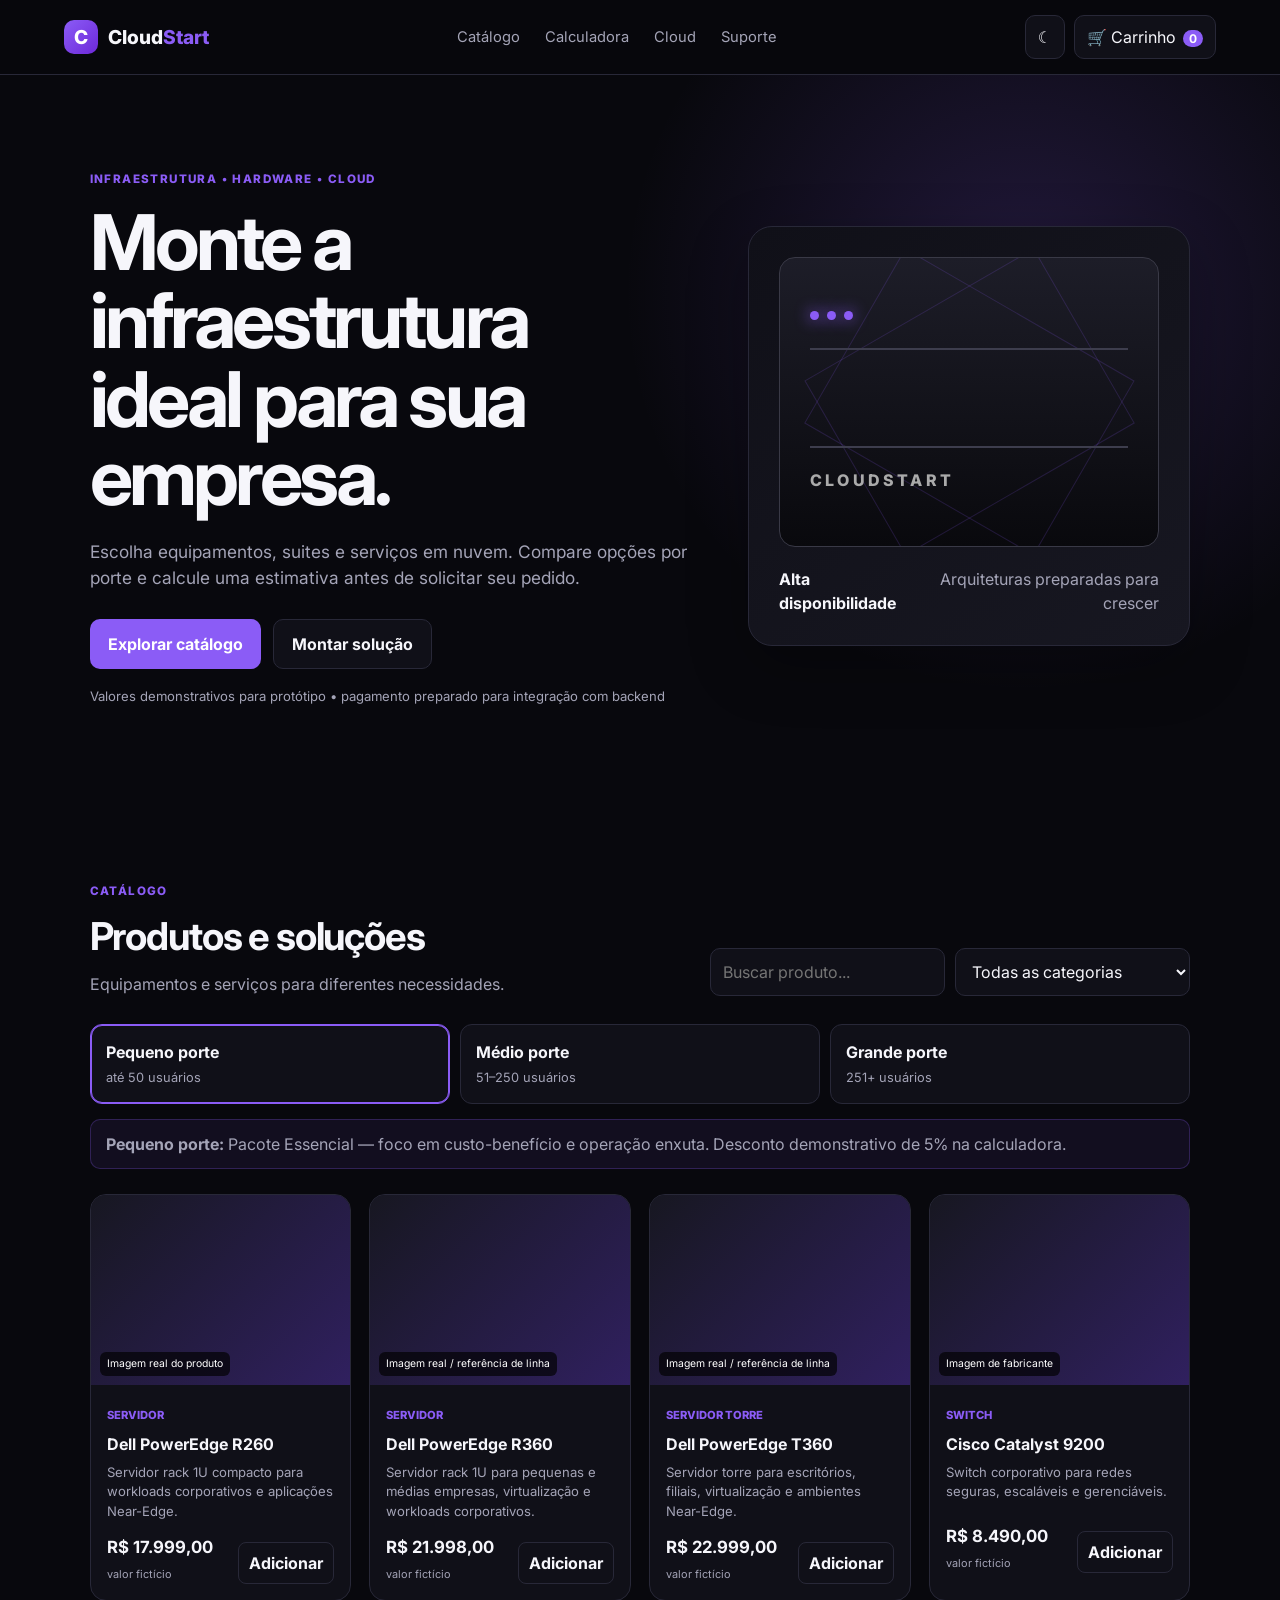
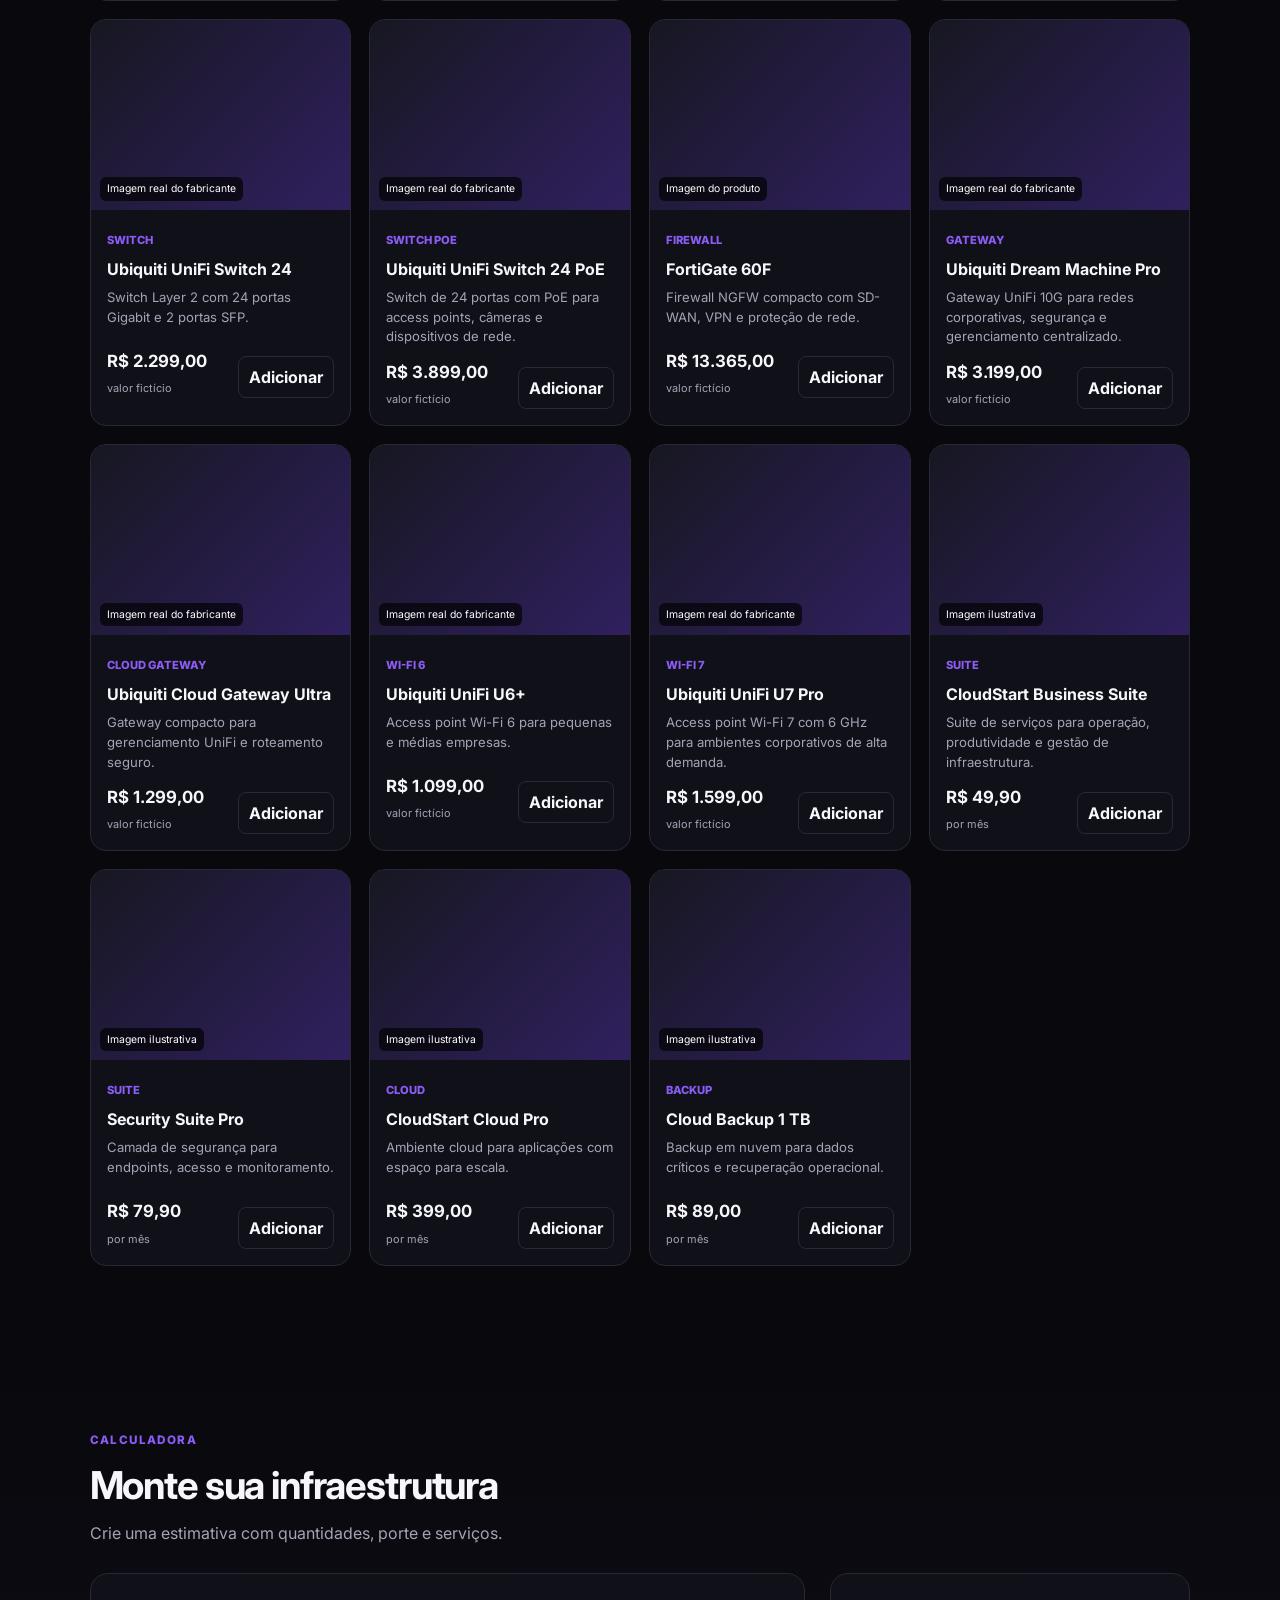
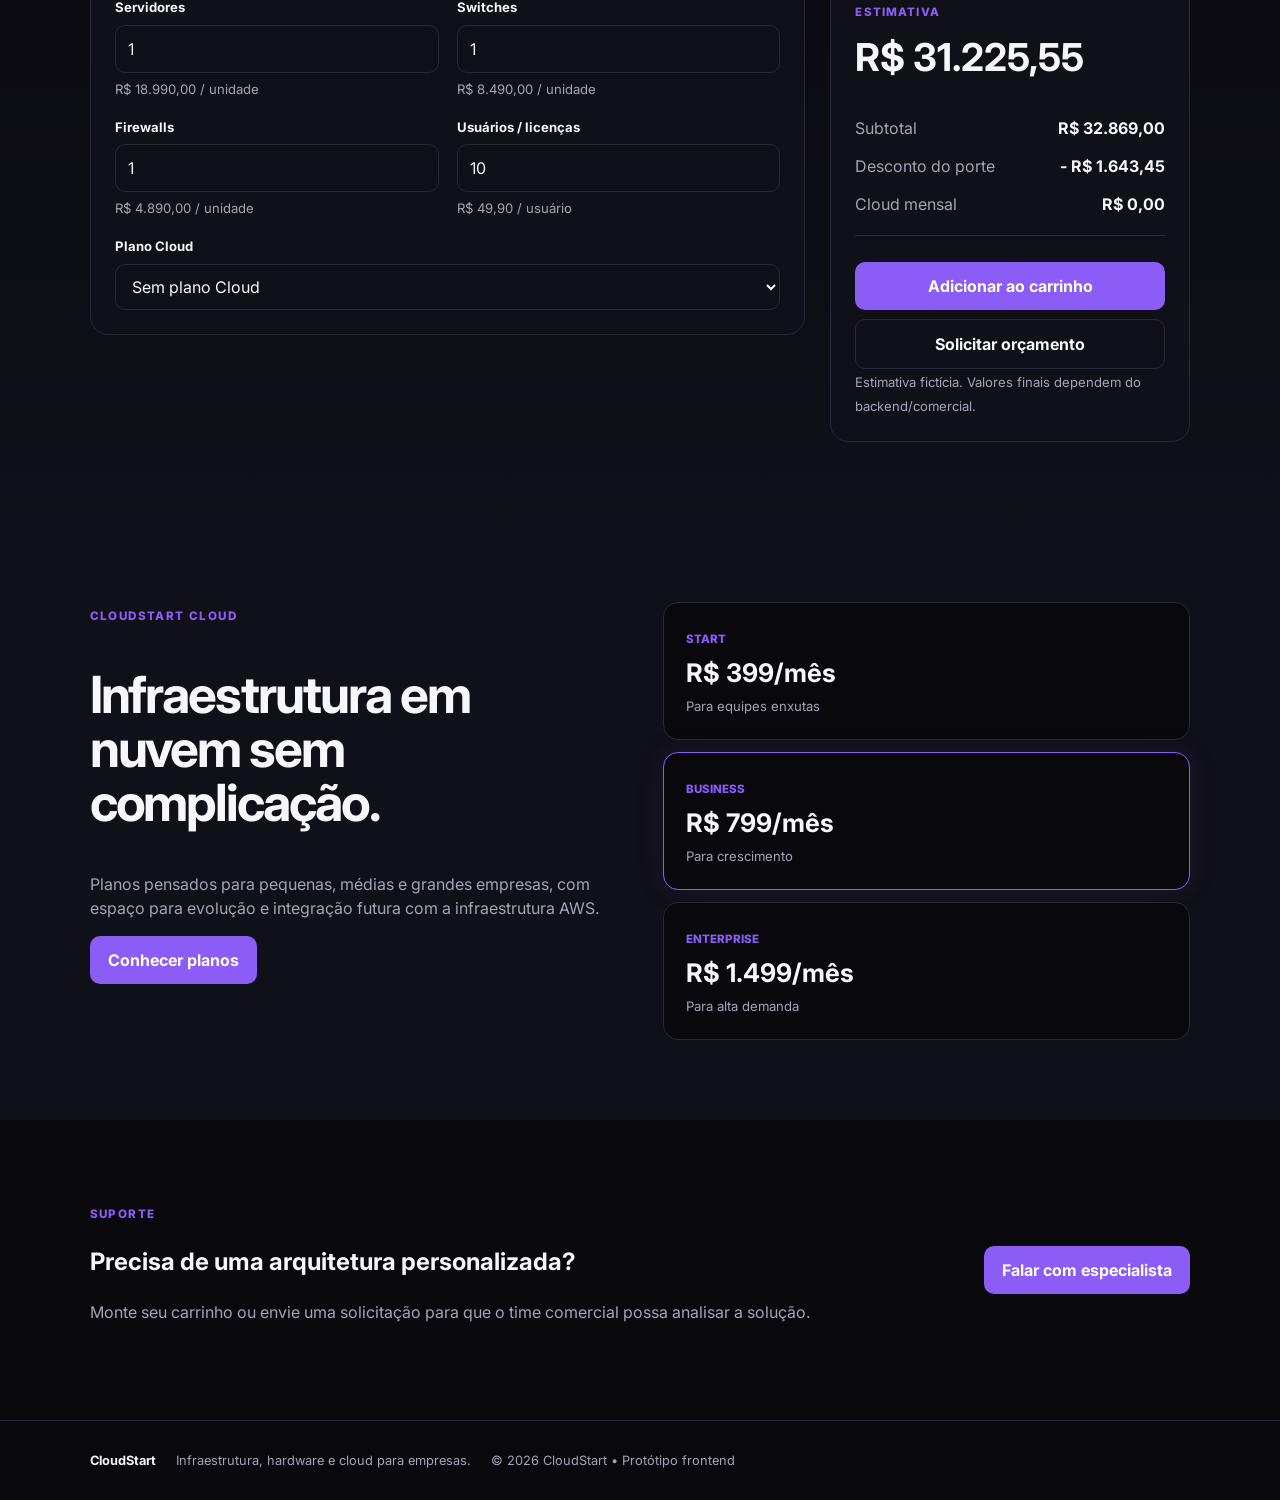
==== index.html @ 3e0fc0c3 "Add files via upload # CloudStart Frontend V2  Frontend puro em HTML + CSS + JavaScript.  ## Inc" ====
<!DOCTYPE html>
<html lang="pt-BR">
<head>
  <meta charset="UTF-8">
  <meta name="viewport" content="width=device-width, initial-scale=1.0">
  <meta name="description" content="CloudStart - catálogo de infraestrutura, hardware, suites e soluções em nuvem.">
  <title>CloudStart | Infraestrutura & Cloud</title>
  <link rel="preconnect" href="https://fonts.googleapis.com">
  <link rel="preconnect" href="https://fonts.gstatic.com" crossorigin>
  <link href="https://fonts.googleapis.com/css2?family=Inter:wght@400;500;600;700;800&display=swap" rel="stylesheet">
  <link rel="stylesheet" href="styles.css">
</head>
<body>
  <header class="header">
    <a class="brand" href="#" aria-label="CloudStart início">
      <span class="brand-mark">C</span>
      <span>Cloud<span>Start</span></span>
    </a>

    <nav class="nav" id="mainNav">
      <a href="#catalogo">Catálogo</a>
      <a href="#calculadora">Calculadora</a>
      <a href="#cloud">Cloud</a>
      <a href="#suporte">Suporte</a>
    </nav>

    <div class="header-actions">
      <button class="icon-btn" id="themeToggle" title="Alternar tema" aria-label="Alternar tema">☾</button>
      <button class="cart-btn" id="openCart" aria-label="Abrir carrinho">
        🛒 <span>Carrinho</span> <b id="cartCount">0</b>
      </button>
      <button class="menu-btn" id="menuToggle" aria-label="Abrir menu">☰</button>
    </div>
  </header>

  <main>
    <section class="hero">
      <div class="hero-content">
        <span class="eyebrow">INFRAESTRUTURA • HARDWARE • CLOUD</span>
        <h1>Monte a infraestrutura ideal para sua empresa.</h1>
        <p>Escolha equipamentos, suites e serviços em nuvem. Compare opções por porte e calcule uma estimativa antes de solicitar seu pedido.</p>
        <div class="hero-actions">
          <a class="btn btn-primary" href="#catalogo">Explorar catálogo</a>
          <a class="btn btn-secondary" href="#calculadora">Montar solução</a>
        </div>
        <div class="hero-note">Valores demonstrativos para protótipo • pagamento preparado para integração com backend</div>
      </div>
      <div class="hero-card">
        <div class="server-visual">
          <div class="server-lights"><i></i><i></i><i></i></div>
          <div class="server-lines"></div>
          <div class="server-label">CLOUDSTART</div>
        </div>
        <div class="hero-stat"><strong>Alta disponibilidade</strong><span>Arquiteturas preparadas para crescer</span></div>
      </div>
    </section>

    <section class="section" id="catalogo">
      <div class="section-heading">
        <div>
          <span class="eyebrow">CATÁLOGO</span>
          <h2>Produtos e soluções</h2>
          <p>Equipamentos e serviços para diferentes necessidades.</p>
        </div>
        <div class="catalog-tools">
          <input id="searchInput" type="search" placeholder="Buscar produto..." aria-label="Buscar produto">
          <select id="categoryFilter" aria-label="Filtrar categoria">
            <option value="all">Todas as categorias</option>
            <option value="suite">Suites</option>
            <option value="server">Servidores</option>
            <option value="hardware">Hardware</option>
            <option value="cloud">Cloud</option>
          </select>
        </div>
      </div>

      <div class="size-switcher" aria-label="Porte da empresa">
        <button class="size-option active" data-size="small"><strong>Pequeno porte</strong><span>até 50 usuários</span></button>
        <button class="size-option" data-size="medium"><strong>Médio porte</strong><span>51–250 usuários</span></button>
        <button class="size-option" data-size="large"><strong>Grande porte</strong><span>251+ usuários</span></button>
      </div>

      <div class="recommendation" id="recommendation"></div>
      <div class="product-grid" id="productGrid"></div>
    </section>

    <section class="section calculator-section" id="calculadora">
      <div class="section-heading">
        <div>
          <span class="eyebrow">CALCULADORA</span>
          <h2>Monte sua infraestrutura</h2>
          <p>Crie uma estimativa com quantidades, porte e serviços.</p>
        </div>
      </div>

      <div class="calculator">
        <div class="calculator-form">
          <div class="field">
            <label for="calcServers">Servidores</label>
            <input id="calcServers" type="number" min="0" max="99" value="1">
            <small>R$ 18.990,00 / unidade</small>
          </div>
          <div class="field">
            <label for="calcSwitches">Switches</label>
            <input id="calcSwitches" type="number" min="0" max="99" value="1">
            <small>R$ 8.490,00 / unidade</small>
          </div>
          <div class="field">
            <label for="calcFirewalls">Firewalls</label>
            <input id="calcFirewalls" type="number" min="0" max="99" value="1">
            <small>R$ 4.890,00 / unidade</small>
          </div>
          <div class="field">
            <label for="calcUsers">Usuários / licenças</label>
            <input id="calcUsers" type="number" min="0" max="99999" value="10">
            <small>R$ 49,90 / usuário</small>
          </div>
          <div class="field full">
            <label for="calcCloud">Plano Cloud</label>
            <select id="calcCloud">
              <option value="0">Sem plano Cloud</option>
              <option value="399">Cloud Pro — R$ 399/mês</option>
              <option value="799">Cloud Business — R$ 799/mês</option>
              <option value="1499">Cloud Enterprise — R$ 1.499/mês</option>
            </select>
          </div>
        </div>

        <aside class="estimate-card">
          <span>ESTIMATIVA</span>
          <h3 id="estimateTotal">R$ 0,00</h3>
          <div class="estimate-line"><span>Subtotal</span><strong id="estimateSubtotal">R$ 0,00</strong></div>
          <div class="estimate-line"><span>Desconto do porte</span><strong id="estimateDiscount">R$ 0,00</strong></div>
          <div class="estimate-line"><span>Cloud mensal</span><strong id="estimateCloud">R$ 0,00</strong></div>
          <hr>
          <button class="btn btn-primary full-btn" id="addEstimate">Adicionar ao carrinho</button>
          <button class="btn btn-secondary full-btn" id="requestQuote">Solicitar orçamento</button>
          <small>Estimativa fictícia. Valores finais dependem do backend/comercial.</small>
        </aside>
      </div>
    </section>

    <section class="section cloud-section" id="cloud">
      <div class="cloud-copy">
        <span class="eyebrow">CLOUDSTART CLOUD</span>
        <h2>Infraestrutura em nuvem sem complicação.</h2>
        <p>Planos pensados para pequenas, médias e grandes empresas, com espaço para evolução e integração futura com a infraestrutura AWS.</p>
        <button class="btn btn-primary" data-cloud-modal>Conhecer planos</button>
      </div>
      <div class="cloud-plans">
        <article class="cloud-plan"><span>START</span><strong>R$ 399/mês</strong><small>Para equipes enxutas</small></article>
        <article class="cloud-plan featured"><span>BUSINESS</span><strong>R$ 799/mês</strong><small>Para crescimento</small></article>
        <article class="cloud-plan"><span>ENTERPRISE</span><strong>R$ 1.499/mês</strong><small>Para alta demanda</small></article>
      </div>
    </section>

    <section class="section support" id="suporte">
      <div>
        <span class="eyebrow">SUPORTE</span>
        <h2>Precisa de uma arquitetura personalizada?</h2>
        <p>Monte seu carrinho ou envie uma solicitação para que o time comercial possa analisar a solução.</p>
      </div>
      <button class="btn btn-primary" id="supportBtn">Falar com especialista</button>
    </section>
  </main>

  <footer class="footer">
    <strong>CloudStart</strong>
    <span>Infraestrutura, hardware e cloud para empresas.</span>
    <span>© 2026 CloudStart • Protótipo frontend</span>
  </footer>

  <div class="modal-backdrop" id="cartModal" hidden>
    <section class="modal" role="dialog" aria-modal="true" aria-labelledby="cartTitle">
      <button class="modal-close" data-close="cartModal">×</button>
      <span class="eyebrow">PEDIDO</span>
      <h2 id="cartTitle">Seu carrinho</h2>
      <div id="cartItems"></div>
      <div class="cart-total"><span>Total</span><strong id="cartTotal">R$ 0,00</strong></div>
      <button class="btn btn-primary full-btn" id="checkoutBtn">Continuar para pagamento</button>
    </section>
  </div>

  <div class="modal-backdrop checkout-backdrop" id="checkoutModal" hidden>
    <section class="checkout-page" role="dialog" aria-modal="true" aria-labelledby="checkoutTitle">
      <header class="checkout-header">
        <div class="checkout-brand">
          <span class="brand-mark">C</span>
          <strong>Cloud<span>Start</span></strong>
        </div>
        <div class="checkout-secure">🔒 Compra segura</div>
        <button class="modal-close" data-close="checkoutModal" aria-label="Fechar">×</button>
      </header>

      <div class="checkout-progress">
        <div class="checkout-step active"><b>1</b><span>Identificação</span></div>
        <i></i>
        <div class="checkout-step"><b>2</b><span>Pagamento</span></div>
        <i></i>
        <div class="checkout-step"><b>3</b><span>Confirmação</span></div>
      </div>

      <div class="checkout-layout">
        <form id="checkoutForm" class="checkout-main">
          <section class="checkout-card">
            <div class="checkout-card-title">
              <div class="step-number">1</div>
              <div><h2 id="checkoutTitle">Seus dados</h2><p>Precisamos dessas informações para identificar o pedido.</p></div>
            </div>
            <div class="form-grid">
              <div class="field"><label for="customerName">Nome completo</label><input id="customerName" name="name" required placeholder="Digite seu nome"></div>
              <div class="field"><label for="customerEmail">E-mail</label><input id="customerEmail" name="email" type="email" required placeholder="voce@empresa.com"></div>
              <div class="field"><label for="customerCpf">CPF/CNPJ</label><input id="customerCpf" name="document" placeholder="Digite o documento"></div>
              <div class="field"><label for="customerPhone">Telefone</label><input id="customerPhone" name="phone" placeholder="(11) 99999-9999"></div>
            </div>
          </section>

          <section class="checkout-card">
            <div class="checkout-card-title">
              <div class="step-number">2</div>
              <div><h2>Onde receber</h2><p>Informe o endereço para produtos físicos.</p></div>
            </div>
            <div class="form-grid">
              <div class="field"><label for="zipCode">CEP</label><input id="zipCode" name="zipCode" inputmode="numeric" placeholder="00000-000"></div>
              <div class="field"><label for="city">Cidade</label><input id="city" name="city" placeholder="São Paulo"></div>
              <div class="field"><label for="street">Rua</label><input id="street" name="street" placeholder="Nome da rua"></div>
              <div class="field"><label for="number">Número</label><input id="number" name="number" placeholder="123"></div>
              <div class="field"><label for="neighborhood">Bairro</label><input id="neighborhood" name="neighborhood" placeholder="Centro"></div>
              <div class="field"><label for="complement">Complemento</label><input id="complement" name="complement" placeholder="Sala, bloco..."></div>
            </div>
          </section>

          <section class="checkout-card">
            <div class="checkout-card-title">
              <div class="step-number">3</div>
              <div><h2>Como você quer pagar?</h2><p>Escolha uma forma de pagamento.</p></div>
            </div>

            <div class="payment-options">
              <label class="payment-option selected">
                <input type="radio" name="paymentMethod" value="pix" checked>
                <span class="payment-icon pix-icon">PIX</span>
                <span class="payment-info"><strong>Pix</strong><small>Pagamento instantâneo e aprovação rápida</small></span>
                <span class="radio-dot"></span>
              </label>
              <label class="payment-option">
                <input type="radio" name="paymentMethod" value="credit_card">
                <span class="payment-icon">💳</span>
                <span class="payment-info"><strong>Cartão de crédito</strong><small>Até 12x</small></span>
                <span class="radio-dot"></span>
              </label>
              <label class="payment-option">
                <input type="radio" name="paymentMethod" value="debit_card">
                <span class="payment-icon">💳</span>
                <span class="payment-info"><strong>Cartão de débito</strong><small>Pagamento à vista</small></span>
                <span class="radio-dot"></span>
              </label>
              <label class="payment-option">
                <input type="radio" name="paymentMethod" value="boleto">
                <span class="payment-icon">▤</span>
                <span class="payment-info"><strong>Boleto</strong><small>Pagamento bancário</small></span>
                <span class="radio-dot"></span>
              </label>
            </div>

            <div id="cardFields" class="card-fields" hidden>
              <div class="form-grid">
                <div class="field full"><label>Número do cartão</label><input inputmode="numeric" autocomplete="cc-number" placeholder="0000 0000 0000 0000"></div>
                <div class="field"><label>Nome no cartão</label><input autocomplete="cc-name" placeholder="Nome impresso no cartão"></div>
                <div class="field"><label>Parcelas</label>
                  <select id="installments" name="installments">
                    <option value="1">1x sem juros</option><option value="2">2x sem juros</option><option value="3">3x sem juros</option>
                    <option value="6">6x sem juros</option><option value="10">10x sem juros</option><option value="12">12x sem juros</option>
                  </select>
                </div>
                <div class="field"><label>Validade</label><input autocomplete="cc-exp" placeholder="MM/AA"></div>
                <div class="field"><label>CVV</label><input type="password" autocomplete="cc-csc" placeholder="***"></div>
              </div>
              <small class="security-note">🔒 Em produção, os dados do cartão devem ser tokenizados por um gateway de pagamento. Não armazene CVV.</small>
            </div>

            <div id="pixInfo" class="pix-info">
              <span class="pix-big">PIX</span>
              <div><strong>Você receberá o código Pix após confirmar.</strong><small>A aprovação acontece após a confirmação do pagamento.</small></div>
            </div>
          </section>

          <button class="btn btn-primary checkout-submit" type="submit">Continuar e revisar pedido</button>
          <p class="checkout-legal">Ao continuar, você concorda com os termos da CloudStart. Este é um checkout demonstrativo e não realiza cobrança real.</p>
        </form>

        <aside class="checkout-summary">
          <div class="summary-card">
            <h2>Resumo da compra</h2>
            <div id="checkoutSummaryItems"></div>
            <div class="summary-line"><span>Produtos</span><strong id="checkoutSubtotal">R$ 0,00</strong></div>
            <div class="summary-line"><span>Frete</span><strong class="green">Grátis</strong></div>
            <div class="coupon-box"><input id="couponInput" placeholder="Cupom de desconto"><button type="button" id="applyCoupon">Aplicar</button></div>
            <div class="summary-total"><span>Total</span><strong id="checkoutTotal">R$ 0,00</strong></div>
          </div>
          <div class="security-box">
            <strong>🔒 Compra protegida</strong>
            <span>Seus dados são tratados com segurança.</span>
            <span>Pagamento preparado para integração com gateway.</span>
          </div>
        </aside>
      </div>
    </section>
  </div>

  <div class="modal-backdrop" id="quoteModal"  <div class="modal-backdrop" id="quoteModal" hidden>
    <section class="modal" role="dialog" aria-modal="true" aria-labelledby="quoteTitle">
      <button class="modal-close" data-close="quoteModal">×</button>
      <span class="eyebrow">ORÇAMENTO</span>
      <h2 id="quoteTitle">Solicitar orçamento</h2>
      <form id="quoteForm">
        <div class="field"><label>Empresa</label><input name="company" required></div>
        <div class="field"><label>Contato</label><input name="contact" required></div>
        <div class="field"><label>E-mail</label><input name="email" type="email" required></div>
        <div class="field"><label>Mensagem</label><textarea name="message" rows="4" placeholder="Descreva sua necessidade..."></textarea></div>
        <button class="btn btn-primary full-btn" type="submit">Enviar solicitação</button>
      </form>
    </section>
  </div>

  <div class="modal-backdrop" id="cloudModal" hidden>
    <section class="modal" role="dialog" aria-modal="true" aria-labelledby="cloudTitle">
      <button class="modal-close" data-close="cloudModal">×</button>
      <span class="eyebrow">PLANOS CLOUD</span>
      <h2 id="cloudTitle">Escolha seu nível</h2>
      <div class="modal-plans">
        <button class="plan-choice" data-cloud-price="399"><strong>Start</strong><span>R$ 399/mês</span></button>
        <button class="plan-choice" data-cloud-price="799"><strong>Business</strong><span>R$ 799/mês</span></button>
        <button class="plan-choice" data-cloud-price="1499"><strong>Enterprise</strong><span>R$ 1.499/mês</span></button>
      </div>
    </section>
  </div>

  <div class="toast" id="toast" role="status" aria-live="polite"></div>
  <script src="script.js"></script>
</body>
</html>
---- styles.css ----
:root {
  --bg: #08080d;
  --surface: #101018;
  --surface-2: #171721;
  --border: #282838;
  --text: #f6f6fb;
  --muted: #a4a4b7;
  --primary: #8b5cf6;
  --primary-2: #6d28d9;
  --success: #22c55e;
  --danger: #ef4444;
  --shadow: 0 20px 60px rgba(0,0,0,.28);
}
[data-theme="light"] {
  --bg: #f6f6fa;
  --surface: #fff;
  --surface-2: #f0eff7;
  --border: #dddbe8;
  --text: #15151d;
  --muted: #656577;
  --shadow: 0 20px 60px rgba(38,24,75,.10);
}
* { box-sizing: border-box; }
html { scroll-behavior: smooth; }
body {
  margin: 0;
  font-family: Inter, system-ui, sans-serif;
  background: var(--bg);
  color: var(--text);
  line-height: 1.5;
}
button, input, select, textarea { font: inherit; }
button, a { -webkit-tap-highlight-color: transparent; }
a { color: inherit; text-decoration: none; }
button { cursor: pointer; }
.header {
  position: sticky; top: 0; z-index: 20;
  display: flex; align-items: center; justify-content: space-between;
  padding: 15px 5%; background: color-mix(in srgb, var(--bg) 90%, transparent);
  backdrop-filter: blur(16px); border-bottom: 1px solid var(--border);
}
.brand { display:flex; gap:10px; align-items:center; font-weight:800; font-size:1.2rem; }
.brand > span:last-child span { color: var(--primary); }
.brand-mark {
  display:grid; place-items:center; width:34px; height:34px; border-radius:10px;
  background: linear-gradient(135deg,var(--primary),var(--primary-2)); color:#fff;
}
.nav { display:flex; gap:25px; color:var(--muted); font-size:.92rem; }
.nav a:hover { color:var(--text); }
.header-actions { display:flex; gap:9px; align-items:center; }
.icon-btn,.menu-btn,.cart-btn {
  border:1px solid var(--border); background:var(--surface); color:var(--text);
  border-radius:10px; padding:9px 12px;
}
.cart-btn b { background:var(--primary); color:#fff; border-radius:999px; padding:1px 6px; margin-left:3px; font-size:.75rem; }
.menu-btn { display:none; }
.hero {
  min-height:610px; padding:90px 7%; display:grid; grid-template-columns:1.15fr .85fr;
  align-items:center; gap:60px; overflow:hidden;
  background: radial-gradient(circle at 80% 30%, rgba(139,92,246,.20), transparent 35%);
}
.eyebrow { color:var(--primary); font-weight:800; font-size:.73rem; letter-spacing:.12em; }
.hero h1 { max-width:760px; font-size:clamp(2.5rem,6vw,5rem); line-height:1.02; margin:15px 0 22px; letter-spacing:-.05em; }
.hero p { max-width:680px; color:var(--muted); font-size:1.08rem; }
.hero-actions { display:flex; gap:12px; margin:28px 0 18px; flex-wrap:wrap; }
.btn {
  border:0; border-radius:10px; padding:12px 18px; font-weight:700; transition:.2s;
  display:inline-flex; justify-content:center; align-items:center; gap:8px;
}
.btn-primary { background:var(--primary); color:#fff; }
.btn-primary:hover { background:var(--primary-2); transform:translateY(-1px); }
.btn-secondary { border:1px solid var(--border); background:var(--surface); color:var(--text); }
.btn-secondary:hover { border-color:var(--primary); }
.hero-note,.muted,small { color:var(--muted); font-size:.82rem; }
.hero-card {
  background:linear-gradient(145deg,var(--surface),var(--surface-2)); border:1px solid var(--border);
  padding:30px; border-radius:24px; box-shadow:var(--shadow);
}
.server-visual {
  min-height:290px; border-radius:16px; border:1px solid #393946;
  background:linear-gradient(180deg,#1d1d28,#09090d); padding:30px; position:relative;
  display:flex; flex-direction:column; justify-content:center; overflow:hidden;
}
.server-visual:before,.server-visual:after { content:""; position:absolute; inset:15%; border:1px solid rgba(139,92,246,.18); transform:rotate(30deg); }
.server-visual:after { transform:rotate(-30deg); }
.server-lights { display:flex; gap:8px; position:relative; z-index:2; }
.server-lights i { width:9px;height:9px;border-radius:50%;background:#8b5cf6;box-shadow:0 0 15px #8b5cf6; }
.server-lines { height:100px; margin-top:28px; border-top:2px solid #3d3d4d; border-bottom:2px solid #3d3d4d; position:relative; z-index:2; }
.server-label { position:relative; z-index:2; margin-top:20px; font-weight:800; letter-spacing:.2em; color:#aaa; }
.hero-stat { padding-top:20px; display:flex; justify-content:space-between; gap:20px; }
.hero-stat span { color:var(--muted); text-align:right; }
.section { padding:80px 7%; }
.section-heading { display:flex; justify-content:space-between; align-items:end; gap:30px; margin-bottom:28px; }
.section-heading h2 { font-size:clamp(1.8rem,3vw,2.7rem); margin:7px 0; letter-spacing:-.03em; }
.section-heading p { color:var(--muted); margin:0; }
.catalog-tools { display:flex; gap:10px; }
input,select,textarea {
  width:100%; border:1px solid var(--border); background:var(--surface); color:var(--text);
  border-radius:10px; padding:11px 12px; outline:none;
}
input:focus,select:focus,textarea:focus { border-color:var(--primary); box-shadow:0 0 0 3px rgba(139,92,246,.12); }
.catalog-tools input { min-width:220px; }
.size-switcher { display:grid; grid-template-columns:repeat(3,1fr); gap:10px; margin-bottom:14px; }
.size-option {
  text-align:left; border:1px solid var(--border); background:var(--surface); color:var(--text);
  padding:15px; border-radius:12px;
}
.size-option span { display:block; color:var(--muted); font-size:.8rem; margin-top:4px; }
.size-option.active { border-color:var(--primary); box-shadow:inset 0 0 0 1px var(--primary); }
.recommendation { background:rgba(139,92,246,.08); border:1px solid rgba(139,92,246,.25); padding:12px 15px; border-radius:10px; margin:15px 0 25px; color:var(--muted); }
.product-grid { display:grid; grid-template-columns:repeat(4,1fr); gap:18px; }
.product-card { background:var(--surface); border:1px solid var(--border); border-radius:16px; overflow:hidden; transition:.2s; }
.product-card:hover { transform:translateY(-4px); box-shadow:var(--shadow); border-color:rgba(139,92,246,.55); }
.product-image { height:190px; background:var(--surface-2); position:relative; overflow:hidden; }
.product-image img { width:100%; height:100%; object-fit:cover; display:block; }
.image-label { position:absolute; bottom:9px; left:9px; background:rgba(0,0,0,.68); color:#fff; padding:4px 7px; border-radius:6px; font-size:.65rem; }
.product-body { padding:16px; }
.product-category { color:var(--primary); font-size:.7rem; font-weight:800; text-transform:uppercase; }
.product-body h3 { font-size:1rem; margin:7px 0; }
.product-body p { min-height:48px; margin:0 0 13px; color:var(--muted); font-size:.82rem; }
.product-footer { display:flex; justify-content:space-between; align-items:end; gap:10px; }
.price strong { display:block; font-size:1.05rem; }
.price small { font-size:.68rem; }
.add-btn { border:1px solid var(--border); background:transparent; color:var(--text); border-radius:8px; padding:8px 10px; font-weight:700; }
.add-btn:hover { background:var(--primary); color:#fff; border-color:var(--primary); }
.calculator-section { background:linear-gradient(180deg,var(--bg),var(--surface)); }
.calculator { display:grid; grid-template-columns:1fr 360px; gap:25px; align-items:start; }
.calculator-form,.estimate-card { border:1px solid var(--border); background:var(--surface); border-radius:18px; padding:24px; }
.calculator-form { display:grid; grid-template-columns:1fr 1fr; gap:18px; }
.field { display:flex; flex-direction:column; gap:7px; }
.field label { font-size:.82rem; font-weight:700; }
.field.full { grid-column:1/-1; }
.estimate-card { position:sticky; top:90px; }
.estimate-card > span { color:var(--primary); font-size:.72rem; font-weight:800; letter-spacing:.1em; }
.estimate-card h3 { font-size:2.4rem; margin:7px 0 22px; }
.estimate-line { display:flex; justify-content:space-between; padding:7px 0; color:var(--muted); }
.estimate-line strong { color:var(--text); }
.estimate-card hr { border:0; border-top:1px solid var(--border); margin:12px 0 17px; }
.full-btn { width:100%; margin-top:9px; }
.cloud-section { display:grid; grid-template-columns:1fr 1fr; gap:45px; background:var(--surface); }
.cloud-copy h2 { font-size:clamp(2rem,4vw,3.4rem); line-height:1.05; letter-spacing:-.04em; }
.cloud-copy p { color:var(--muted); max-width:560px; }
.cloud-plans { display:grid; gap:12px; }
.cloud-plan { border:1px solid var(--border); border-radius:15px; padding:22px; background:var(--bg); }
.cloud-plan span { color:var(--primary); font-size:.72rem; font-weight:800; }
.cloud-plan strong { display:block; font-size:1.6rem; margin:5px 0; }
.cloud-plan small { display:block; }
.cloud-plan.featured { border-color:var(--primary); box-shadow:0 0 30px rgba(139,92,246,.10); }
.support { display:flex; justify-content:space-between; align-items:center; gap:30px; }
.support p { color:var(--muted); }
.footer { padding:30px 7%; border-top:1px solid var(--border); display:flex; gap:20px; flex-wrap:wrap; color:var(--muted); font-size:.8rem; }
.footer strong { color:var(--text); }
.modal-backdrop { position:fixed; inset:0; z-index:50; background:rgba(0,0,0,.7); display:grid; place-items:center; padding:20px; }
.modal-backdrop[hidden] { display:none; }
.modal { width:min(680px,100%); max-height:90vh; overflow:auto; background:var(--surface); border:1px solid var(--border); border-radius:18px; padding:26px; position:relative; box-shadow:var(--shadow); }
.modal-close { position:absolute; top:13px; right:15px; background:transparent; color:var(--muted); border:0; font-size:1.7rem; }
.modal h2 { margin:6px 0 20px; }
.form-grid { display:grid; grid-template-columns:1fr 1fr; gap:14px; }
.cart-row { display:grid; grid-template-columns:1fr auto auto; gap:15px; align-items:center; padding:13px 0; border-bottom:1px solid var(--border); }
.cart-row small { display:block; }
.qty { display:flex; align-items:center; gap:7px; }
.qty button { border:1px solid var(--border); background:var(--surface-2); color:var(--text); border-radius:6px; width:28px; height:28px; }
.remove-btn { border:0; background:transparent; color:var(--danger); }
.cart-total { display:flex; justify-content:space-between; font-size:1.15rem; padding:18px 0 8px; }
.modal-plans { display:grid; gap:10px; }
.plan-choice { display:flex; justify-content:space-between; border:1px solid var(--border); background:var(--surface-2); color:var(--text); padding:15px; border-radius:10px; }
.plan-choice:hover { border-color:var(--primary); }
.card-fields { margin-top:15px; padding-top:15px; border-top:1px solid var(--border); }
.security-note { display:block; margin-top:10px; }
.toast { position:fixed; z-index:100; right:22px; bottom:22px; background:#171721; color:#fff; padding:12px 16px; border-radius:10px; border:1px solid #383846; transform:translateY(20px); opacity:0; pointer-events:none; transition:.2s; }
.toast.show { opacity:1; transform:translateY(0); }
body.modal-open { overflow:hidden; }
@media (max-width: 1000px) {
  .product-grid { grid-template-columns:repeat(2,1fr); }
  .hero { grid-template-columns:1fr; }
  .calculator { grid-template-columns:1fr; }
  .estimate-card { position:static; }
}
@media (max-width: 720px) {
  .header { padding:12px 4%; }
  .nav { display:none; position:absolute; top:62px; left:0; right:0; padding:15px 5%; background:var(--surface); border-bottom:1px solid var(--border); flex-direction:column; }
  .nav.open { display:flex; }
  .menu-btn { display:block; }
  .hero,.section { padding:55px 5%; }
  .hero { min-height:auto; gap:30px; }
  .section-heading { align-items:stretch; flex-direction:column; }
  .catalog-tools { flex-direction:column; }
  .size-switcher { grid-template-columns:1fr; }
  .product-grid { grid-template-columns:1fr; }
  .calculator-form,.form-grid { grid-template-columns:1fr; }
  .field.full { grid-column:auto; }
  .cloud-section { grid-template-columns:1fr; }
  .support { align-items:flex-start; flex-direction:column; }
  .header-actions .cart-btn span { display:none; }
}

/* Checkout inspirado em marketplaces: estrutura própria CloudStart */
.checkout-backdrop { align-items:stretch; padding:0; background:#f5f5f5; overflow:auto; }
.checkout-page { width:100%; min-height:100vh; background:#f5f5f5; color:#222; }
.checkout-header { height:70px; display:flex; align-items:center; justify-content:space-between; padding:0 5%; background:#fff; border-bottom:1px solid #ddd; position:relative; }
.checkout-brand { display:flex; align-items:center; gap:10px; font-size:1.15rem; }
.checkout-brand .brand-mark { color:#fff; }
.checkout-brand strong span { color:#8b5cf6; }
.checkout-secure { color:#555; font-size:.85rem; margin-right:35px; }
.checkout-header .modal-close { color:#555; top:14px; right:3%; }
.checkout-progress { max-width:1080px; margin:0 auto; padding:22px 20px; display:flex; align-items:center; justify-content:center; gap:12px; }
.checkout-step { display:flex; align-items:center; gap:8px; color:#888; font-size:.82rem; font-weight:700; }
.checkout-step b { display:grid; place-items:center; width:28px; height:28px; border-radius:50%; background:#ddd; color:#666; }
.checkout-step.active { color:#222; }
.checkout-step.active b { background:#8b5cf6; color:#fff; }
.checkout-progress > i { height:1px; width:80px; background:#ddd; }
.checkout-layout { max-width:1080px; margin:0 auto; padding:0 20px 45px; display:grid; grid-template-columns:minmax(0,1fr) 340px; gap:20px; align-items:start; }
.checkout-main { display:grid; gap:15px; }
.checkout-card,.summary-card,.security-box { background:#fff; border:1px solid #e1e1e1; border-radius:8px; padding:24px; }
.checkout-card-title { display:flex; gap:13px; align-items:flex-start; margin-bottom:22px; }
.step-number { flex:0 0 30px; width:30px; height:30px; display:grid; place-items:center; border-radius:50%; background:#eee; font-weight:800; color:#555; }
.checkout-card h2 { margin:0; font-size:1.05rem; }
.checkout-card-title p { margin:3px 0 0; color:#777; font-size:.8rem; }
.checkout-card .form-grid { margin-left:43px; }
.checkout-card input,.checkout-card select { background:#fff; color:#222; border-color:#ccc; }
.checkout-card input:focus,.checkout-card select:focus { border-color:#8b5cf6; box-shadow:0 0 0 2px rgba(139,92,246,.10); }
.payment-options { display:grid; gap:9px; margin-left:43px; }
.payment-option { display:grid; grid-template-columns:45px 1fr 20px; gap:12px; align-items:center; border:1px solid #ddd; border-radius:8px; padding:14px; cursor:pointer; background:#fff; }
.payment-option:hover,.payment-option.selected { border-color:#8b5cf6; }
.payment-option input { display:none; }
.payment-icon { width:38px; height:32px; display:grid; place-items:center; border-radius:6px; background:#f0f0f0; font-size:.9rem; font-weight:800; color:#555; }
.pix-icon { color:#168c55; font-size:.65rem; }
.payment-info strong { display:block; font-size:.88rem; }
.payment-info small { display:block; margin-top:2px; color:#777; }
.radio-dot { width:17px; height:17px; border:1px solid #aaa; border-radius:50%; }
.payment-option.selected .radio-dot { border:5px solid #8b5cf6; }
.checkout-card .card-fields { margin-left:43px; border-top:1px solid #eee; }
.pix-info { margin:15px 0 0 43px; display:flex; gap:12px; align-items:center; padding:13px; background:#f6fbf8; border:1px solid #cfe9db; border-radius:7px; color:#333; }
.pix-big { font-weight:900; color:#168c55; }
.pix-info small { display:block; color:#777; margin-top:2px; }
.checkout-summary { position:sticky; top:15px; }
.summary-card h2 { font-size:1.05rem; margin:0 0 15px; }
.checkout-summary-items { display:grid; }
.summary-product { display:flex; gap:10px; padding:10px 0; border-bottom:1px solid #eee; }
.summary-product img { width:48px; height:48px; border-radius:6px; object-fit:cover; background:#eee; }
.summary-product div { min-width:0; }
.summary-product strong { display:block; font-size:.76rem; white-space:nowrap; overflow:hidden; text-overflow:ellipsis; }
.summary-product small { color:#777; }
.summary-line { display:flex; justify-content:space-between; padding:12px 0 0; font-size:.84rem; }
.green { color:#168c55; }
.coupon-box { display:flex; margin:16px 0; border:1px solid #ddd; border-radius:7px; overflow:hidden; }
.coupon-box input { border:0; border-radius:0; }
.coupon-box button { border:0; background:#fff; color:#8b5cf6; border-left:1px solid #ddd; padding:0 13px; font-weight:800; }
.summary-total { display:flex; justify-content:space-between; align-items:end; padding-top:15px; margin-top:5px; border-top:1px solid #ddd; }
.summary-total strong { font-size:1.4rem; }
.security-box { margin-top:10px; display:grid; gap:4px; font-size:.75rem; color:#666; }
.security-box strong { color:#333; }
.checkout-submit { width:100%; padding:14px; margin-top:2px; }
.checkout-legal { color:#777; font-size:.7rem; text-align:center; margin:0 10px; }
.checkout-backdrop .modal-close { z-index:2; }
.checkout-backdrop[hidden] { display:none; }
@media (max-width:800px) {
  .checkout-layout { grid-template-columns:1fr; }
  .checkout-summary { position:static; grid-row:1; }
  .checkout-progress { justify-content:flex-start; overflow:auto; }
  .checkout-progress > i { width:35px; flex:0 0 35px; }
  .checkout-step span { display:none; }
}
@media (max-width:600px) {
  .checkout-header { padding:0 20px; }
  .checkout-secure { display:none; }
  .checkout-layout { padding:0 10px 30px; }
  .checkout-card,.summary-card,.security-box { padding:17px; }
  .checkout-card .form-grid,.payment-options,.checkout-card .card-fields,.pix-info { margin-left:0; }
}

.product-image img { object-fit: contain; padding: 12px; background:#fff; }
.product-image img[src*="unsplash"] { object-fit:cover; padding:0; }
.image-label { max-width:calc(100% - 18px); white-space:nowrap; overflow:hidden; text-overflow:ellipsis; }

.payment-option[hidden] { display:none; }
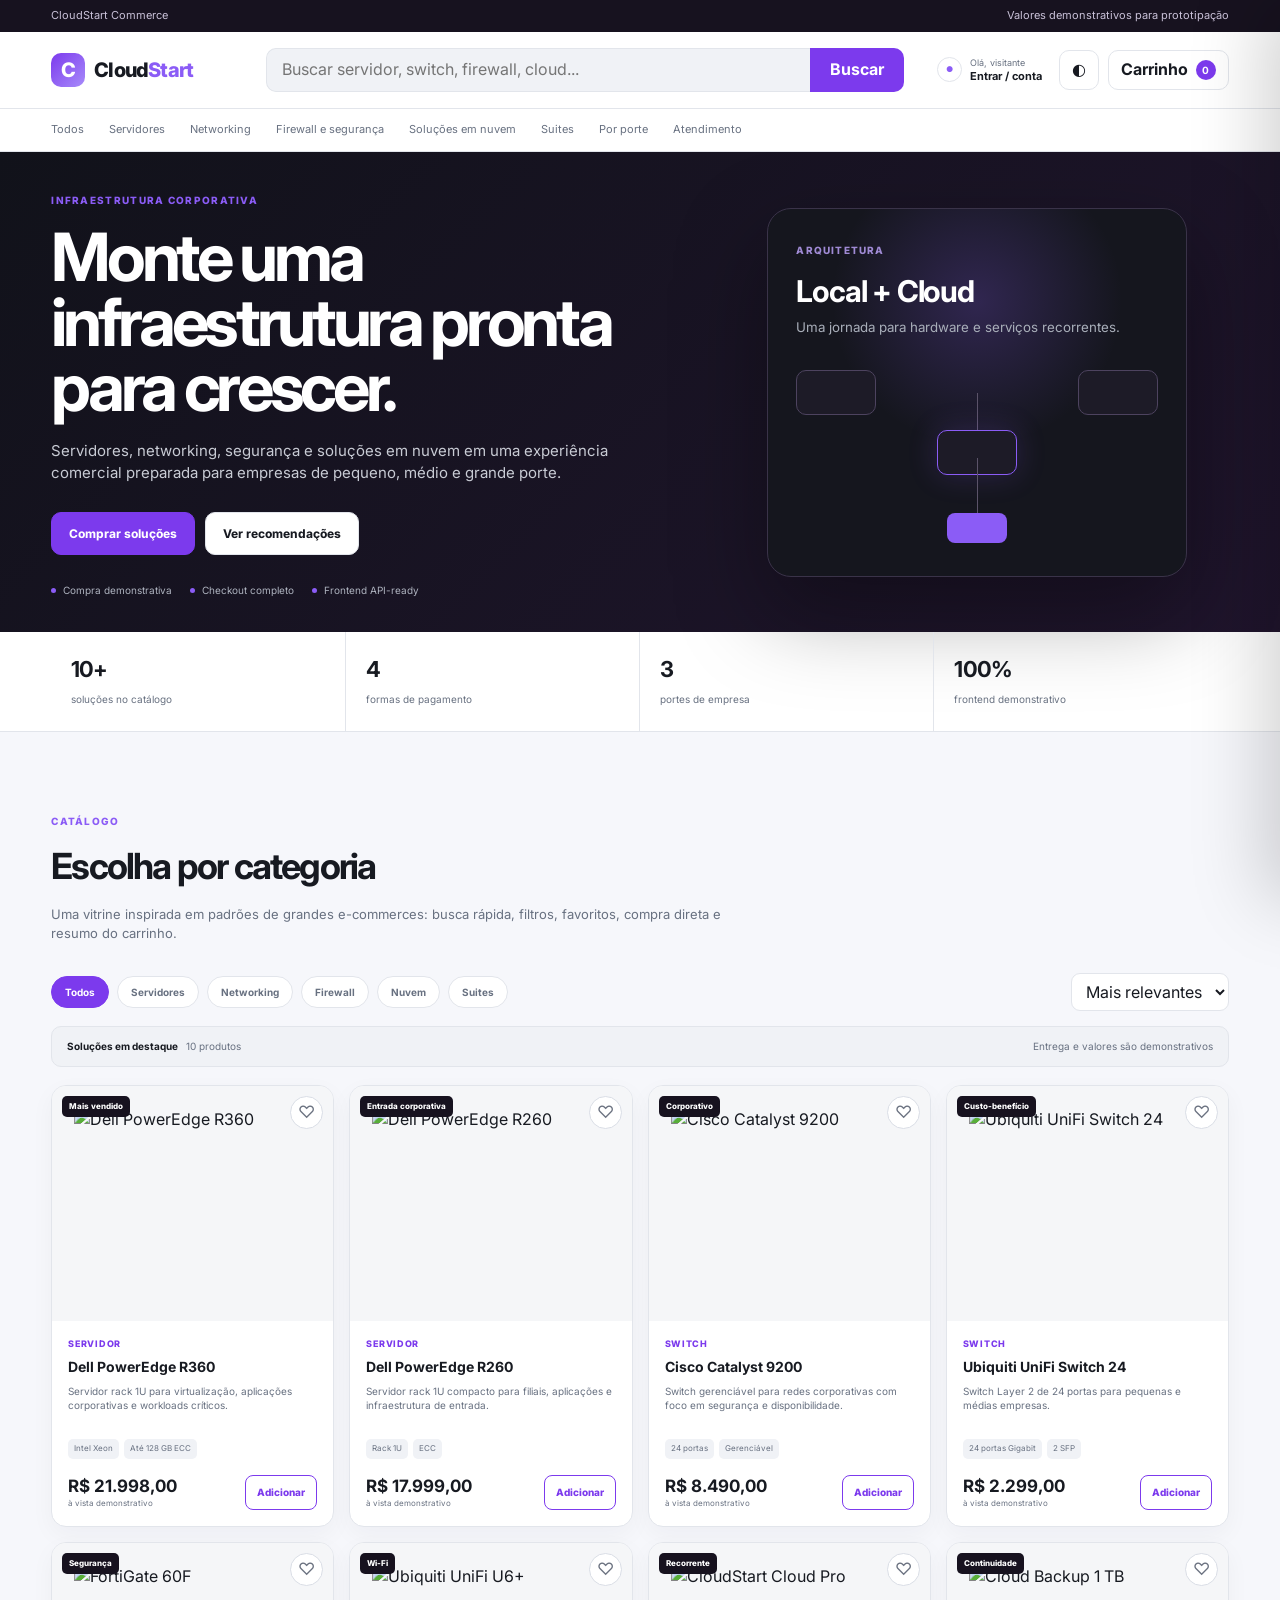
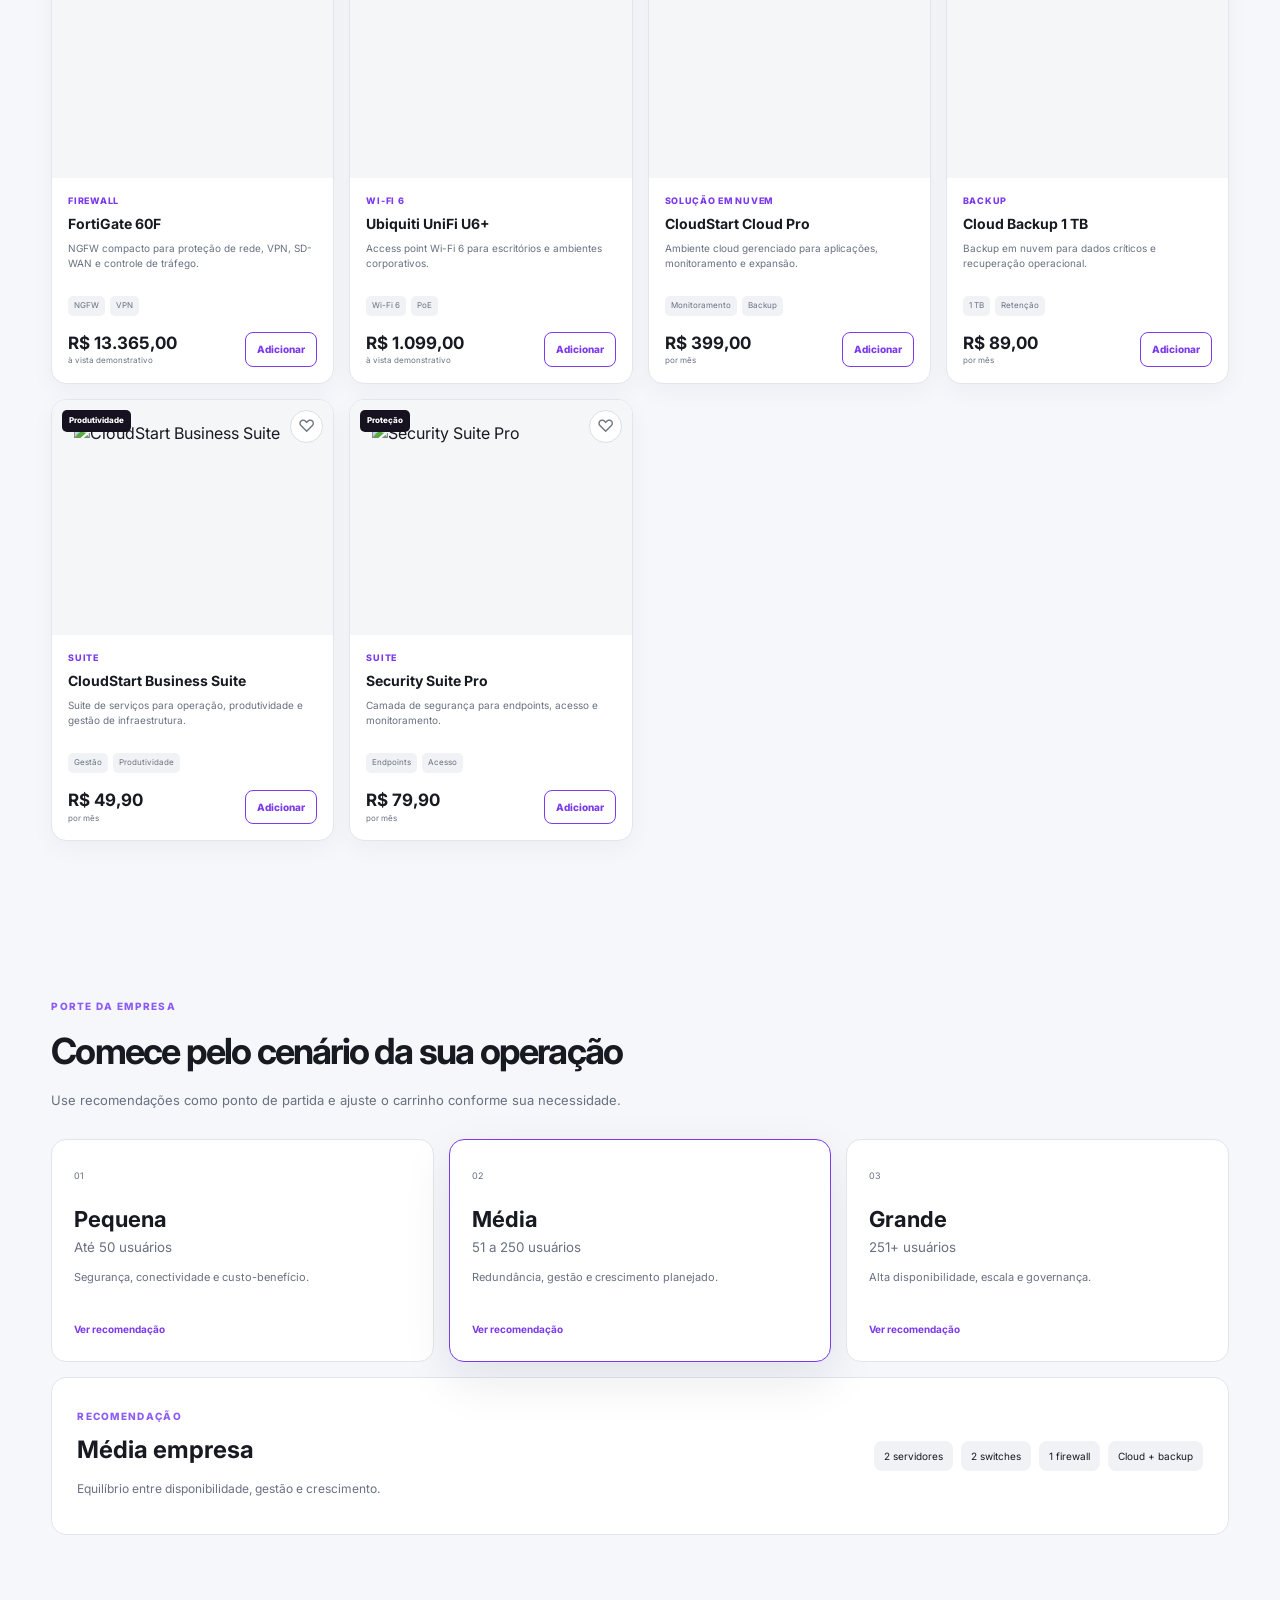
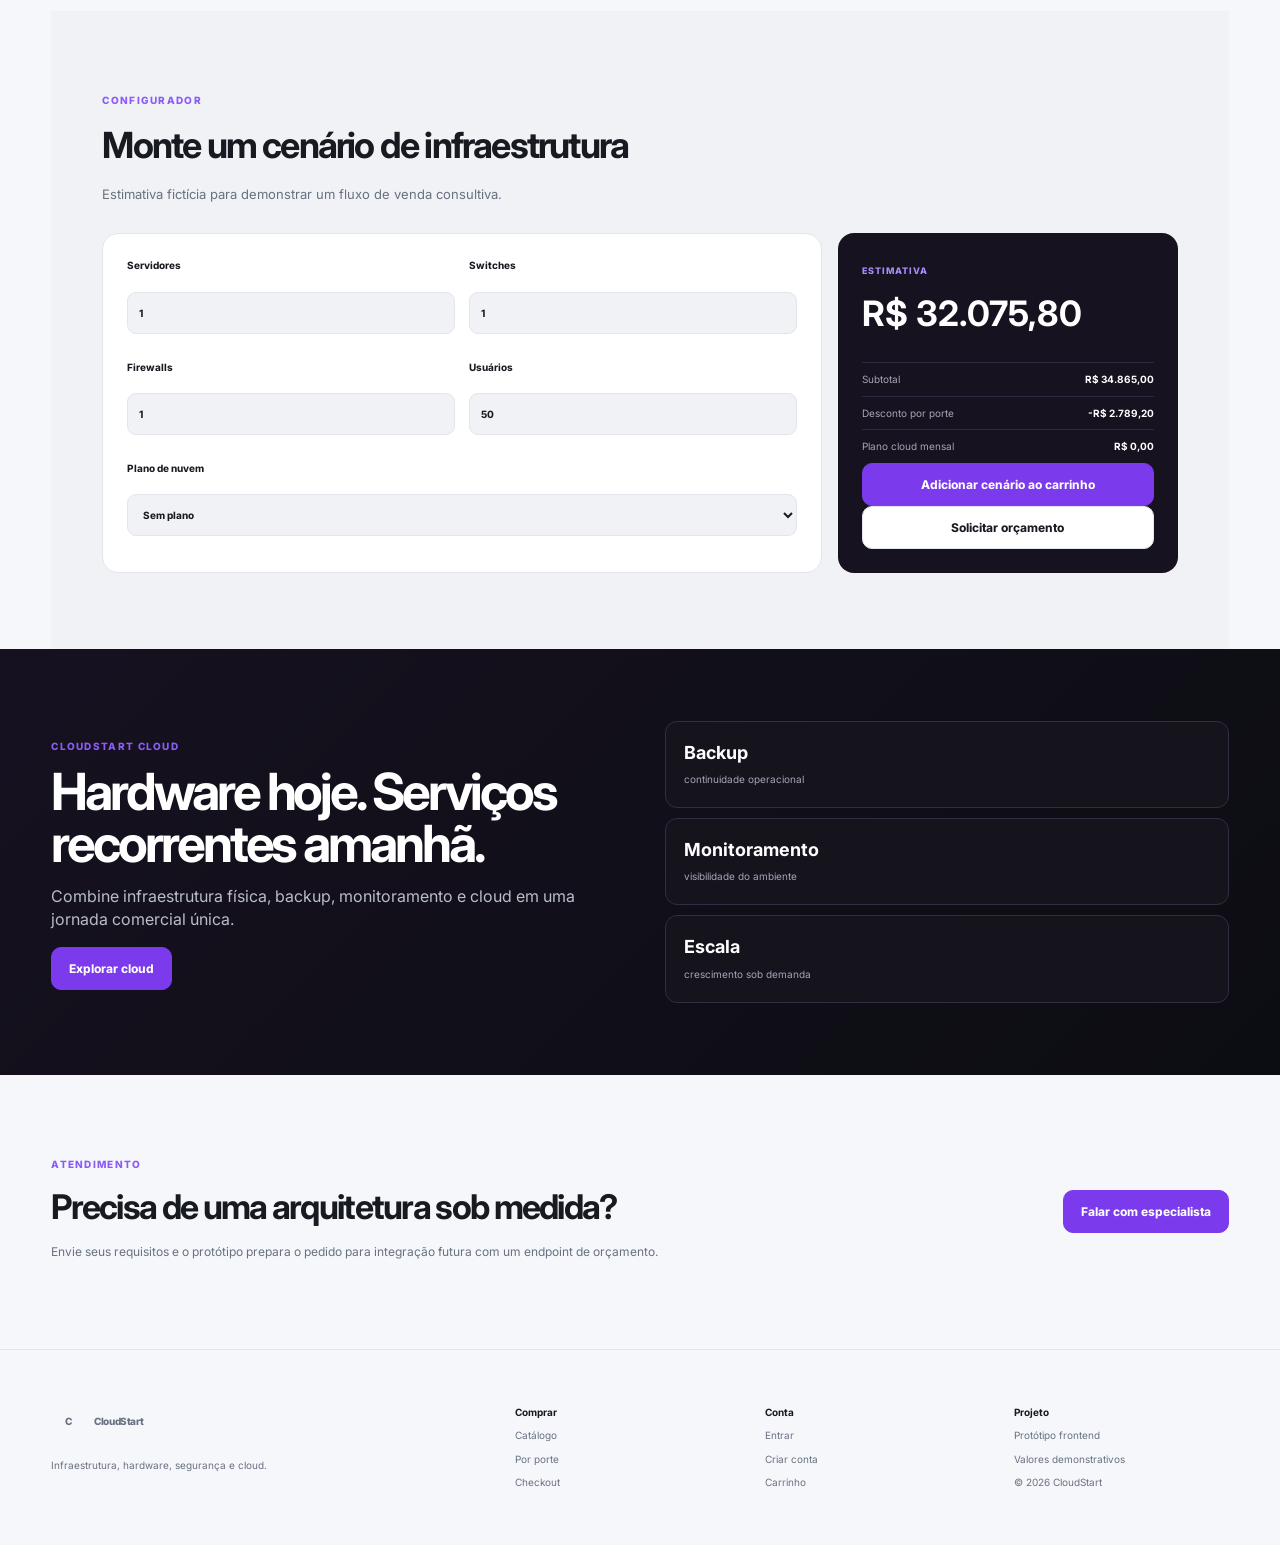
==== commit fb0696af: "cloudstart-v2 # CloudStart Commerce V2 ## Objetivo  Demonstrar uma jornada de e-commerce B2B para" ====
--- a/index.html
+++ b/index.html
@@ -1,342 +1,97 @@
-<!DOCTYPE html>
-<html lang="pt-BR">
+<!doctype html>
+<html lang="pt-BR" data-theme="light">
 <head>
-  <meta charset="UTF-8">
-  <meta name="viewport" content="width=device-width, initial-scale=1.0">
-  <meta name="description" content="CloudStart - catálogo de infraestrutura, hardware, suites e soluções em nuvem.">
-  <title>CloudStart | Infraestrutura & Cloud</title>
-  <link rel="preconnect" href="https://fonts.googleapis.com">
-  <link rel="preconnect" href="https://fonts.gstatic.com" crossorigin>
-  <link href="https://fonts.googleapis.com/css2?family=Inter:wght@400;500;600;700;800&display=swap" rel="stylesheet">
-  <link rel="stylesheet" href="styles.css">
+<meta charset="utf-8"><meta name="viewport" content="width=device-width,initial-scale=1">
+<meta name="description" content="CloudStart Commerce — infraestrutura, segurança, servidores, networking e soluções em nuvem.">
+<title>CloudStart | Infraestrutura para empresas</title>
+<link rel="preconnect" href="https://fonts.googleapis.com"><link rel="preconnect" href="https://fonts.gstatic.com" crossorigin>
+<link href="https://fonts.googleapis.com/css2?family=Inter:wght@400;500;600;700;800&display=swap" rel="stylesheet">
+<link rel="stylesheet" href="styles.css"><script src="store.js" defer></script><script src="app.js" defer></script>
 </head>
 <body>
-  <header class="header">
-    <a class="brand" href="#" aria-label="CloudStart início">
-      <span class="brand-mark">C</span>
-      <span>Cloud<span>Start</span></span>
-    </a>
+<div class="topline"><div class="container topinner"><span>CloudStart Commerce</span><span>Valores demonstrativos para prototipação</span></div></div>
+<header class="header">
+  <div class="container header-main">
+    <a class="brand" href="index.html"><span class="brand-icon">C</span><span>Cloud<span class="accent">Start</span></span></a>
+    <div class="search-wrap"><input id="search" type="search" placeholder="Buscar servidor, switch, firewall, cloud..." autocomplete="off"><button id="searchButton" aria-label="Buscar">Buscar</button></div>
+    <div class="header-actions">
+      <a href="login.html" class="account-link"><span class="action-icon">●</span><span><small>Olá, visitante</small><strong>Entrar / conta</strong></span></a>
+      <button class="icon-button" id="themeButton" title="Alternar tema" aria-label="Alternar tema">◐</button>
+      <button class="cart-trigger" id="cartTrigger"><span>Carrinho</span><b id="cartCount">0</b></button>
+    </div>
+  </div>
+  <div class="category-bar"><div class="container category-inner">
+    <a href="#catalogo">Todos</a><a href="#catalogo" data-category="server">Servidores</a><a href="#catalogo" data-category="network">Networking</a><a href="#catalogo" data-category="security">Firewall e segurança</a><a href="#catalogo" data-category="cloud">Soluções em nuvem</a><a href="#catalogo" data-category="suite">Suites</a><a href="#solucoes">Por porte</a><a href="#suporte">Atendimento</a>
+  </div></div>
+</header>
 
-    <nav class="nav" id="mainNav">
-      <a href="#catalogo">Catálogo</a>
-      <a href="#calculadora">Calculadora</a>
-      <a href="#cloud">Cloud</a>
-      <a href="#suporte">Suporte</a>
-    </nav>
+<main>
+<section class="hero">
+  <div class="container hero-grid">
+    <div class="hero-copy"><span class="eyebrow">INFRAESTRUTURA CORPORATIVA</span>
+      <h1>Monte uma infraestrutura pronta para crescer.</h1>
+      <p>Servidores, networking, segurança e soluções em nuvem em uma experiência comercial preparada para empresas de pequeno, médio e grande porte.</p>
+      <div class="hero-actions"><a class="button primary" href="#catalogo">Comprar soluções</a><a class="button secondary" href="#solucoes">Ver recomendações</a></div>
+      <div class="hero-benefits"><span>Compra demonstrativa</span><span>Checkout completo</span><span>Frontend API-ready</span></div>
+    </div>
+    <div class="hero-visual"><div class="hero-card"><span>ARQUITETURA</span><strong>Local + Cloud</strong><small>Uma jornada para hardware e serviços recorrentes.</small><div class="network-diagram"><i></i><i></i><i></i><em></em></div></div></div>
+  </div>
+</section>
 
-    <div class="header-actions">
-      <button class="icon-btn" id="themeToggle" title="Alternar tema" aria-label="Alternar tema">☾</button>
-      <button class="cart-btn" id="openCart" aria-label="Abrir carrinho">
-        🛒 <span>Carrinho</span> <b id="cartCount">0</b>
-      </button>
-      <button class="menu-btn" id="menuToggle" aria-label="Abrir menu">☰</button>
+<section class="trust"><div class="container trust-grid"><div><strong>10+</strong><span>soluções no catálogo</span></div><div><strong>4</strong><span>formas de pagamento</span></div><div><strong>3</strong><span>portes de empresa</span></div><div><strong>100%</strong><span>frontend demonstrativo</span></div></div></section>
+
+<section class="container section" id="catalogo">
+  <div class="section-title"><div><span class="eyebrow">CATÁLOGO</span><h2>Escolha por categoria</h2><p>Uma vitrine inspirada em padrões de grandes e-commerces: busca rápida, filtros, favoritos, compra direta e resumo do carrinho.</p></div></div>
+  <div class="catalog-controls">
+    <div class="chips" id="categoryChips">
+      <button class="chip active" data-category="all">Todos</button><button class="chip" data-category="server">Servidores</button><button class="chip" data-category="network">Networking</button><button class="chip" data-category="security">Firewall</button><button class="chip" data-category="cloud">Nuvem</button><button class="chip" data-category="suite">Suites</button>
     </div>
-  </header>
+    <select id="sort"><option value="relevance">Mais relevantes</option><option value="priceAsc">Menor preço</option><option value="priceDesc">Maior preço</option><option value="name">Nome A–Z</option></select>
+  </div>
+  <div class="recommendation"><div><strong id="resultTitle">Soluções em destaque</strong><span id="resultCount">0 produtos</span></div><span>Entrega e valores são demonstrativos</span></div>
+  <div class="product-grid" id="productGrid"></div>
+</section>
 
-  <main>
-    <section class="hero">
-      <div class="hero-content">
-        <span class="eyebrow">INFRAESTRUTURA • HARDWARE • CLOUD</span>
-        <h1>Monte a infraestrutura ideal para sua empresa.</h1>
-        <p>Escolha equipamentos, suites e serviços em nuvem. Compare opções por porte e calcule uma estimativa antes de solicitar seu pedido.</p>
-        <div class="hero-actions">
-          <a class="btn btn-primary" href="#catalogo">Explorar catálogo</a>
-          <a class="btn btn-secondary" href="#calculadora">Montar solução</a>
-        </div>
-        <div class="hero-note">Valores demonstrativos para protótipo • pagamento preparado para integração com backend</div>
-      </div>
-      <div class="hero-card">
-        <div class="server-visual">
-          <div class="server-lights"><i></i><i></i><i></i></div>
-          <div class="server-lines"></div>
-          <div class="server-label">CLOUDSTART</div>
-        </div>
-        <div class="hero-stat"><strong>Alta disponibilidade</strong><span>Arquiteturas preparadas para crescer</span></div>
-      </div>
-    </section>
+<section class="container section" id="solucoes">
+  <div class="section-title"><div><span class="eyebrow">PORTE DA EMPRESA</span><h2>Comece pelo cenário da sua operação</h2><p>Use recomendações como ponto de partida e ajuste o carrinho conforme sua necessidade.</p></div></div>
+  <div class="size-grid">
+    <button class="size-card" data-size="small"><span>01</span><strong>Pequena</strong><small>Até 50 usuários</small><p>Segurança, conectividade e custo-benefício.</p><b>Ver recomendação</b></button>
+    <button class="size-card active" data-size="medium"><span>02</span><strong>Média</strong><small>51 a 250 usuários</small><p>Redundância, gestão e crescimento planejado.</p><b>Ver recomendação</b></button>
+    <button class="size-card" data-size="large"><span>03</span><strong>Grande</strong><small>251+ usuários</small><p>Alta disponibilidade, escala e governança.</p><b>Ver recomendação</b></button>
+  </div>
+  <div class="solution-panel" id="solutionPanel"></div>
+</section>
 
-    <section class="section" id="catalogo">
-      <div class="section-heading">
-        <div>
-          <span class="eyebrow">CATÁLOGO</span>
-          <h2>Produtos e soluções</h2>
-          <p>Equipamentos e serviços para diferentes necessidades.</p>
-        </div>
-        <div class="catalog-tools">
-          <input id="searchInput" type="search" placeholder="Buscar produto..." aria-label="Buscar produto">
-          <select id="categoryFilter" aria-label="Filtrar categoria">
-            <option value="all">Todas as categorias</option>
-            <option value="suite">Suites</option>
-            <option value="server">Servidores</option>
-            <option value="hardware">Hardware</option>
-            <option value="cloud">Cloud</option>
-          </select>
-        </div>
-      </div>
+<section class="container section calculator-section" id="calculadora">
+  <div class="section-title"><div><span class="eyebrow">CONFIGURADOR</span><h2>Monte um cenário de infraestrutura</h2><p>Estimativa fictícia para demonstrar um fluxo de venda consultiva.</p></div></div>
+  <div class="calculator"><div class="calc-fields">
+    <label>Servidores<input id="calcServers" type="number" min="0" max="20" value="1"></label>
+    <label>Switches<input id="calcSwitches" type="number" min="0" max="20" value="1"></label>
+    <label>Firewalls<input id="calcFirewalls" type="number" min="0" max="20" value="1"></label>
+    <label>Usuários<input id="calcUsers" type="number" min="0" max="5000" value="50"></label>
+    <label class="wide">Plano de nuvem<select id="calcCloud"><option value="0">Sem plano</option><option value="399">Cloud Pro — R$ 399/mês</option><option value="799">Cloud Business — R$ 799/mês</option><option value="1499">Cloud Enterprise — R$ 1.499/mês</option></select></label>
+  </div><aside class="estimate"><span>ESTIMATIVA</span><strong id="estimateTotal">R$ 0,00</strong><div><span>Subtotal</span><b id="estimateSubtotal">R$ 0,00</b></div><div><span>Desconto por porte</span><b id="estimateDiscount">R$ 0,00</b></div><div><span>Plano cloud mensal</span><b id="estimateCloud">R$ 0,00</b></div><button class="button primary full" id="addEstimate">Adicionar cenário ao carrinho</button><a class="button secondary full" href="#suporte">Solicitar orçamento</a></aside></div>
+</section>
 
-      <div class="size-switcher" aria-label="Porte da empresa">
-        <button class="size-option active" data-size="small"><strong>Pequeno porte</strong><span>até 50 usuários</span></button>
-        <button class="size-option" data-size="medium"><strong>Médio porte</strong><span>51–250 usuários</span></button>
-        <button class="size-option" data-size="large"><strong>Grande porte</strong><span>251+ usuários</span></button>
-      </div>
+<section class="cloud-highlight"><div class="container cloud-grid"><div><span class="eyebrow">CLOUDSTART CLOUD</span><h2>Hardware hoje. Serviços recorrentes amanhã.</h2><p>Combine infraestrutura física, backup, monitoramento e cloud em uma jornada comercial única.</p><a class="button primary" href="#catalogo" data-category="cloud">Explorar cloud</a></div><div class="cloud-stats"><div><strong>Backup</strong><span>continuidade operacional</span></div><div><strong>Monitoramento</strong><span>visibilidade do ambiente</span></div><div><strong>Escala</strong><span>crescimento sob demanda</span></div></div></div></section>
 
-      <div class="recommendation" id="recommendation"></div>
-      <div class="product-grid" id="productGrid"></div>
-    </section>
+<section class="container section support" id="suporte"><div><span class="eyebrow">ATENDIMENTO</span><h2>Precisa de uma arquitetura sob medida?</h2><p>Envie seus requisitos e o protótipo prepara o pedido para integração futura com um endpoint de orçamento.</p></div><button class="button primary" id="quoteButton">Falar com especialista</button></section>
+</main>
 
-    <section class="section calculator-section" id="calculadora">
-      <div class="section-heading">
-        <div>
-          <span class="eyebrow">CALCULADORA</span>
-          <h2>Monte sua infraestrutura</h2>
-          <p>Crie uma estimativa com quantidades, porte e serviços.</p>
-        </div>
-      </div>
+<footer class="footer"><div class="container footer-grid">
+  <div><a class="brand" href="index.html"><span class="brand-icon">C</span><span>Cloud<span class="accent">Start</span></span></a><p>Infraestrutura, hardware, segurança e cloud.</p></div>
+  <div><strong>Comprar</strong><a href="#catalogo">Catálogo</a><a href="#solucoes">Por porte</a><a href="checkout.html">Checkout</a></div>
+  <div><strong>Conta</strong><a href="login.html">Entrar</a><a href="register.html">Criar conta</a><button id="footerCart">Carrinho</button></div>
+  <div><strong>Projeto</strong><span>Protótipo frontend</span><span>Valores demonstrativos</span><span>© 2026 CloudStart</span></div>
+</div></footer>
 
-      <div class="calculator">
-        <div class="calculator-form">
-          <div class="field">
-            <label for="calcServers">Servidores</label>
-            <input id="calcServers" type="number" min="0" max="99" value="1">
-            <small>R$ 18.990,00 / unidade</small>
-          </div>
-          <div class="field">
-            <label for="calcSwitches">Switches</label>
-            <input id="calcSwitches" type="number" min="0" max="99" value="1">
-            <small>R$ 8.490,00 / unidade</small>
-          </div>
-          <div class="field">
-            <label for="calcFirewalls">Firewalls</label>
-            <input id="calcFirewalls" type="number" min="0" max="99" value="1">
-            <small>R$ 4.890,00 / unidade</small>
-          </div>
-          <div class="field">
-            <label for="calcUsers">Usuários / licenças</label>
-            <input id="calcUsers" type="number" min="0" max="99999" value="10">
-            <small>R$ 49,90 / usuário</small>
-          </div>
-          <div class="field full">
-            <label for="calcCloud">Plano Cloud</label>
-            <select id="calcCloud">
-              <option value="0">Sem plano Cloud</option>
-              <option value="399">Cloud Pro — R$ 399/mês</option>
-              <option value="799">Cloud Business — R$ 799/mês</option>
-              <option value="1499">Cloud Enterprise — R$ 1.499/mês</option>
-            </select>
-          </div>
-        </div>
+<aside class="cart-drawer" id="cartDrawer" aria-hidden="true">
+  <div class="drawer-head"><div><span class="eyebrow">SEU PEDIDO</span><h2>Carrinho</h2></div><button class="drawer-close" id="cartClose" aria-label="Fechar carrinho">×</button></div>
+  <div class="drawer-body" id="cartItems"></div>
+  <div class="drawer-footer"><div class="drawer-total"><span>Subtotal</span><strong id="cartSubtotal">R$ 0,00</strong></div><small>Frete e impostos são definidos na etapa de checkout.</small><a class="button primary full" id="checkoutLink" href="checkout.html">Continuar para pagamento</a><button class="button ghost full" id="continueShopping">Continuar comprando</button></div>
+</aside>
+<div class="drawer-overlay" id="drawerOverlay" hidden></div>
 
-        <aside class="estimate-card">
-          <span>ESTIMATIVA</span>
-          <h3 id="estimateTotal">R$ 0,00</h3>
-          <div class="estimate-line"><span>Subtotal</span><strong id="estimateSubtotal">R$ 0,00</strong></div>
-          <div class="estimate-line"><span>Desconto do porte</span><strong id="estimateDiscount">R$ 0,00</strong></div>
-          <div class="estimate-line"><span>Cloud mensal</span><strong id="estimateCloud">R$ 0,00</strong></div>
-          <hr>
-          <button class="btn btn-primary full-btn" id="addEstimate">Adicionar ao carrinho</button>
-          <button class="btn btn-secondary full-btn" id="requestQuote">Solicitar orçamento</button>
-          <small>Estimativa fictícia. Valores finais dependem do backend/comercial.</small>
-        </aside>
-      </div>
-    </section>
-
-    <section class="section cloud-section" id="cloud">
-      <div class="cloud-copy">
-        <span class="eyebrow">CLOUDSTART CLOUD</span>
-        <h2>Infraestrutura em nuvem sem complicação.</h2>
-        <p>Planos pensados para pequenas, médias e grandes empresas, com espaço para evolução e integração futura com a infraestrutura AWS.</p>
-        <button class="btn btn-primary" data-cloud-modal>Conhecer planos</button>
-      </div>
-      <div class="cloud-plans">
-        <article class="cloud-plan"><span>START</span><strong>R$ 399/mês</strong><small>Para equipes enxutas</small></article>
-        <article class="cloud-plan featured"><span>BUSINESS</span><strong>R$ 799/mês</strong><small>Para crescimento</small></article>
-        <article class="cloud-plan"><span>ENTERPRISE</span><strong>R$ 1.499/mês</strong><small>Para alta demanda</small></article>
-      </div>
-    </section>
-
-    <section class="section support" id="suporte">
-      <div>
-        <span class="eyebrow">SUPORTE</span>
-        <h2>Precisa de uma arquitetura personalizada?</h2>
-        <p>Monte seu carrinho ou envie uma solicitação para que o time comercial possa analisar a solução.</p>
-      </div>
-      <button class="btn btn-primary" id="supportBtn">Falar com especialista</button>
-    </section>
-  </main>
-
-  <footer class="footer">
-    <strong>CloudStart</strong>
-    <span>Infraestrutura, hardware e cloud para empresas.</span>
-    <span>© 2026 CloudStart • Protótipo frontend</span>
-  </footer>
-
-  <div class="modal-backdrop" id="cartModal" hidden>
-    <section class="modal" role="dialog" aria-modal="true" aria-labelledby="cartTitle">
-      <button class="modal-close" data-close="cartModal">×</button>
-      <span class="eyebrow">PEDIDO</span>
-      <h2 id="cartTitle">Seu carrinho</h2>
-      <div id="cartItems"></div>
-      <div class="cart-total"><span>Total</span><strong id="cartTotal">R$ 0,00</strong></div>
-      <button class="btn btn-primary full-btn" id="checkoutBtn">Continuar para pagamento</button>
-    </section>
-  </div>
-
-  <div class="modal-backdrop checkout-backdrop" id="checkoutModal" hidden>
-    <section class="checkout-page" role="dialog" aria-modal="true" aria-labelledby="checkoutTitle">
-      <header class="checkout-header">
-        <div class="checkout-brand">
-          <span class="brand-mark">C</span>
-          <strong>Cloud<span>Start</span></strong>
-        </div>
-        <div class="checkout-secure">🔒 Compra segura</div>
-        <button class="modal-close" data-close="checkoutModal" aria-label="Fechar">×</button>
-      </header>
-
-      <div class="checkout-progress">
-        <div class="checkout-step active"><b>1</b><span>Identificação</span></div>
-        <i></i>
-        <div class="checkout-step"><b>2</b><span>Pagamento</span></div>
-        <i></i>
-        <div class="checkout-step"><b>3</b><span>Confirmação</span></div>
-      </div>
-
-      <div class="checkout-layout">
-        <form id="checkoutForm" class="checkout-main">
-          <section class="checkout-card">
-            <div class="checkout-card-title">
-              <div class="step-number">1</div>
-              <div><h2 id="checkoutTitle">Seus dados</h2><p>Precisamos dessas informações para identificar o pedido.</p></div>
-            </div>
-            <div class="form-grid">
-              <div class="field"><label for="customerName">Nome completo</label><input id="customerName" name="name" required placeholder="Digite seu nome"></div>
-              <div class="field"><label for="customerEmail">E-mail</label><input id="customerEmail" name="email" type="email" required placeholder="voce@empresa.com"></div>
-              <div class="field"><label for="customerCpf">CPF/CNPJ</label><input id="customerCpf" name="document" placeholder="Digite o documento"></div>
-              <div class="field"><label for="customerPhone">Telefone</label><input id="customerPhone" name="phone" placeholder="(11) 99999-9999"></div>
-            </div>
-          </section>
-
-          <section class="checkout-card">
-            <div class="checkout-card-title">
-              <div class="step-number">2</div>
-              <div><h2>Onde receber</h2><p>Informe o endereço para produtos físicos.</p></div>
-            </div>
-            <div class="form-grid">
-              <div class="field"><label for="zipCode">CEP</label><input id="zipCode" name="zipCode" inputmode="numeric" placeholder="00000-000"></div>
-              <div class="field"><label for="city">Cidade</label><input id="city" name="city" placeholder="São Paulo"></div>
-              <div class="field"><label for="street">Rua</label><input id="street" name="street" placeholder="Nome da rua"></div>
-              <div class="field"><label for="number">Número</label><input id="number" name="number" placeholder="123"></div>
-              <div class="field"><label for="neighborhood">Bairro</label><input id="neighborhood" name="neighborhood" placeholder="Centro"></div>
-              <div class="field"><label for="complement">Complemento</label><input id="complement" name="complement" placeholder="Sala, bloco..."></div>
-            </div>
-          </section>
-
-          <section class="checkout-card">
-            <div class="checkout-card-title">
-              <div class="step-number">3</div>
-              <div><h2>Como você quer pagar?</h2><p>Escolha uma forma de pagamento.</p></div>
-            </div>
-
-            <div class="payment-options">
-              <label class="payment-option selected">
-                <input type="radio" name="paymentMethod" value="pix" checked>
-                <span class="payment-icon pix-icon">PIX</span>
-                <span class="payment-info"><strong>Pix</strong><small>Pagamento instantâneo e aprovação rápida</small></span>
-                <span class="radio-dot"></span>
-              </label>
-              <label class="payment-option">
-                <input type="radio" name="paymentMethod" value="credit_card">
-                <span class="payment-icon">💳</span>
-                <span class="payment-info"><strong>Cartão de crédito</strong><small>Até 12x</small></span>
-                <span class="radio-dot"></span>
-              </label>
-              <label class="payment-option">
-                <input type="radio" name="paymentMethod" value="debit_card">
-                <span class="payment-icon">💳</span>
-                <span class="payment-info"><strong>Cartão de débito</strong><small>Pagamento à vista</small></span>
-                <span class="radio-dot"></span>
-              </label>
-              <label class="payment-option">
-                <input type="radio" name="paymentMethod" value="boleto">
-                <span class="payment-icon">▤</span>
-                <span class="payment-info"><strong>Boleto</strong><small>Pagamento bancário</small></span>
-                <span class="radio-dot"></span>
-              </label>
-            </div>
-
-            <div id="cardFields" class="card-fields" hidden>
-              <div class="form-grid">
-                <div class="field full"><label>Número do cartão</label><input inputmode="numeric" autocomplete="cc-number" placeholder="0000 0000 0000 0000"></div>
-                <div class="field"><label>Nome no cartão</label><input autocomplete="cc-name" placeholder="Nome impresso no cartão"></div>
-                <div class="field"><label>Parcelas</label>
-                  <select id="installments" name="installments">
-                    <option value="1">1x sem juros</option><option value="2">2x sem juros</option><option value="3">3x sem juros</option>
-                    <option value="6">6x sem juros</option><option value="10">10x sem juros</option><option value="12">12x sem juros</option>
-                  </select>
-                </div>
-                <div class="field"><label>Validade</label><input autocomplete="cc-exp" placeholder="MM/AA"></div>
-                <div class="field"><label>CVV</label><input type="password" autocomplete="cc-csc" placeholder="***"></div>
-              </div>
-              <small class="security-note">🔒 Em produção, os dados do cartão devem ser tokenizados por um gateway de pagamento. Não armazene CVV.</small>
-            </div>
-
-            <div id="pixInfo" class="pix-info">
-              <span class="pix-big">PIX</span>
-              <div><strong>Você receberá o código Pix após confirmar.</strong><small>A aprovação acontece após a confirmação do pagamento.</small></div>
-            </div>
-          </section>
-
-          <button class="btn btn-primary checkout-submit" type="submit">Continuar e revisar pedido</button>
-          <p class="checkout-legal">Ao continuar, você concorda com os termos da CloudStart. Este é um checkout demonstrativo e não realiza cobrança real.</p>
-        </form>
-
-        <aside class="checkout-summary">
-          <div class="summary-card">
-            <h2>Resumo da compra</h2>
-            <div id="checkoutSummaryItems"></div>
-            <div class="summary-line"><span>Produtos</span><strong id="checkoutSubtotal">R$ 0,00</strong></div>
-            <div class="summary-line"><span>Frete</span><strong class="green">Grátis</strong></div>
-            <div class="coupon-box"><input id="couponInput" placeholder="Cupom de desconto"><button type="button" id="applyCoupon">Aplicar</button></div>
-            <div class="summary-total"><span>Total</span><strong id="checkoutTotal">R$ 0,00</strong></div>
-          </div>
-          <div class="security-box">
-            <strong>🔒 Compra protegida</strong>
-            <span>Seus dados são tratados com segurança.</span>
-            <span>Pagamento preparado para integração com gateway.</span>
-          </div>
-        </aside>
-      </div>
-    </section>
-  </div>
-
-  <div class="modal-backdrop" id="quoteModal"  <div class="modal-backdrop" id="quoteModal" hidden>
-    <section class="modal" role="dialog" aria-modal="true" aria-labelledby="quoteTitle">
-      <button class="modal-close" data-close="quoteModal">×</button>
-      <span class="eyebrow">ORÇAMENTO</span>
-      <h2 id="quoteTitle">Solicitar orçamento</h2>
-      <form id="quoteForm">
-        <div class="field"><label>Empresa</label><input name="company" required></div>
-        <div class="field"><label>Contato</label><input name="contact" required></div>
-        <div class="field"><label>E-mail</label><input name="email" type="email" required></div>
-        <div class="field"><label>Mensagem</label><textarea name="message" rows="4" placeholder="Descreva sua necessidade..."></textarea></div>
-        <button class="btn btn-primary full-btn" type="submit">Enviar solicitação</button>
-      </form>
-    </section>
-  </div>
-
-  <div class="modal-backdrop" id="cloudModal" hidden>
-    <section class="modal" role="dialog" aria-modal="true" aria-labelledby="cloudTitle">
-      <button class="modal-close" data-close="cloudModal">×</button>
-      <span class="eyebrow">PLANOS CLOUD</span>
-      <h2 id="cloudTitle">Escolha seu nível</h2>
-      <div class="modal-plans">
-        <button class="plan-choice" data-cloud-price="399"><strong>Start</strong><span>R$ 399/mês</span></button>
-        <button class="plan-choice" data-cloud-price="799"><strong>Business</strong><span>R$ 799/mês</span></button>
-        <button class="plan-choice" data-cloud-price="1499"><strong>Enterprise</strong><span>R$ 1.499/mês</span></button>
-      </div>
-    </section>
-  </div>
-
-  <div class="toast" id="toast" role="status" aria-live="polite"></div>
-  <script src="script.js"></script>
-</body>
-</html>
+<div class="quickview" id="quickview" hidden><div class="quickview-card"><button class="drawer-close" data-close-quick>×</button><div id="quickviewContent"></div></div></div>
+<div class="toast" id="toast" role="status" aria-live="polite"></div>
+</body></html>
--- a/styles.css
+++ b/styles.css
@@ -1,276 +1,21 @@
-:root {
-  --bg: #08080d;
-  --surface: #101018;
-  --surface-2: #171721;
-  --border: #282838;
-  --text: #f6f6fb;
-  --muted: #a4a4b7;
-  --primary: #8b5cf6;
-  --primary-2: #6d28d9;
-  --success: #22c55e;
-  --danger: #ef4444;
-  --shadow: 0 20px 60px rgba(0,0,0,.28);
-}
-[data-theme="light"] {
-  --bg: #f6f6fa;
-  --surface: #fff;
-  --surface-2: #f0eff7;
-  --border: #dddbe8;
-  --text: #15151d;
-  --muted: #656577;
-  --shadow: 0 20px 60px rgba(38,24,75,.10);
-}
-* { box-sizing: border-box; }
-html { scroll-behavior: smooth; }
-body {
-  margin: 0;
-  font-family: Inter, system-ui, sans-serif;
-  background: var(--bg);
-  color: var(--text);
-  line-height: 1.5;
-}
-button, input, select, textarea { font: inherit; }
-button, a { -webkit-tap-highlight-color: transparent; }
-a { color: inherit; text-decoration: none; }
-button { cursor: pointer; }
-.header {
-  position: sticky; top: 0; z-index: 20;
-  display: flex; align-items: center; justify-content: space-between;
-  padding: 15px 5%; background: color-mix(in srgb, var(--bg) 90%, transparent);
-  backdrop-filter: blur(16px); border-bottom: 1px solid var(--border);
-}
-.brand { display:flex; gap:10px; align-items:center; font-weight:800; font-size:1.2rem; }
-.brand > span:last-child span { color: var(--primary); }
-.brand-mark {
-  display:grid; place-items:center; width:34px; height:34px; border-radius:10px;
-  background: linear-gradient(135deg,var(--primary),var(--primary-2)); color:#fff;
-}
-.nav { display:flex; gap:25px; color:var(--muted); font-size:.92rem; }
-.nav a:hover { color:var(--text); }
-.header-actions { display:flex; gap:9px; align-items:center; }
-.icon-btn,.menu-btn,.cart-btn {
-  border:1px solid var(--border); background:var(--surface); color:var(--text);
-  border-radius:10px; padding:9px 12px;
-}
-.cart-btn b { background:var(--primary); color:#fff; border-radius:999px; padding:1px 6px; margin-left:3px; font-size:.75rem; }
-.menu-btn { display:none; }
-.hero {
-  min-height:610px; padding:90px 7%; display:grid; grid-template-columns:1.15fr .85fr;
-  align-items:center; gap:60px; overflow:hidden;
-  background: radial-gradient(circle at 80% 30%, rgba(139,92,246,.20), transparent 35%);
-}
-.eyebrow { color:var(--primary); font-weight:800; font-size:.73rem; letter-spacing:.12em; }
-.hero h1 { max-width:760px; font-size:clamp(2.5rem,6vw,5rem); line-height:1.02; margin:15px 0 22px; letter-spacing:-.05em; }
-.hero p { max-width:680px; color:var(--muted); font-size:1.08rem; }
-.hero-actions { display:flex; gap:12px; margin:28px 0 18px; flex-wrap:wrap; }
-.btn {
-  border:0; border-radius:10px; padding:12px 18px; font-weight:700; transition:.2s;
-  display:inline-flex; justify-content:center; align-items:center; gap:8px;
-}
-.btn-primary { background:var(--primary); color:#fff; }
-.btn-primary:hover { background:var(--primary-2); transform:translateY(-1px); }
-.btn-secondary { border:1px solid var(--border); background:var(--surface); color:var(--text); }
-.btn-secondary:hover { border-color:var(--primary); }
-.hero-note,.muted,small { color:var(--muted); font-size:.82rem; }
-.hero-card {
-  background:linear-gradient(145deg,var(--surface),var(--surface-2)); border:1px solid var(--border);
-  padding:30px; border-radius:24px; box-shadow:var(--shadow);
-}
-.server-visual {
-  min-height:290px; border-radius:16px; border:1px solid #393946;
-  background:linear-gradient(180deg,#1d1d28,#09090d); padding:30px; position:relative;
-  display:flex; flex-direction:column; justify-content:center; overflow:hidden;
-}
-.server-visual:before,.server-visual:after { content:""; position:absolute; inset:15%; border:1px solid rgba(139,92,246,.18); transform:rotate(30deg); }
-.server-visual:after { transform:rotate(-30deg); }
-.server-lights { display:flex; gap:8px; position:relative; z-index:2; }
-.server-lights i { width:9px;height:9px;border-radius:50%;background:#8b5cf6;box-shadow:0 0 15px #8b5cf6; }
-.server-lines { height:100px; margin-top:28px; border-top:2px solid #3d3d4d; border-bottom:2px solid #3d3d4d; position:relative; z-index:2; }
-.server-label { position:relative; z-index:2; margin-top:20px; font-weight:800; letter-spacing:.2em; color:#aaa; }
-.hero-stat { padding-top:20px; display:flex; justify-content:space-between; gap:20px; }
-.hero-stat span { color:var(--muted); text-align:right; }
-.section { padding:80px 7%; }
-.section-heading { display:flex; justify-content:space-between; align-items:end; gap:30px; margin-bottom:28px; }
-.section-heading h2 { font-size:clamp(1.8rem,3vw,2.7rem); margin:7px 0; letter-spacing:-.03em; }
-.section-heading p { color:var(--muted); margin:0; }
-.catalog-tools { display:flex; gap:10px; }
-input,select,textarea {
-  width:100%; border:1px solid var(--border); background:var(--surface); color:var(--text);
-  border-radius:10px; padding:11px 12px; outline:none;
-}
-input:focus,select:focus,textarea:focus { border-color:var(--primary); box-shadow:0 0 0 3px rgba(139,92,246,.12); }
-.catalog-tools input { min-width:220px; }
-.size-switcher { display:grid; grid-template-columns:repeat(3,1fr); gap:10px; margin-bottom:14px; }
-.size-option {
-  text-align:left; border:1px solid var(--border); background:var(--surface); color:var(--text);
-  padding:15px; border-radius:12px;
-}
-.size-option span { display:block; color:var(--muted); font-size:.8rem; margin-top:4px; }
-.size-option.active { border-color:var(--primary); box-shadow:inset 0 0 0 1px var(--primary); }
-.recommendation { background:rgba(139,92,246,.08); border:1px solid rgba(139,92,246,.25); padding:12px 15px; border-radius:10px; margin:15px 0 25px; color:var(--muted); }
-.product-grid { display:grid; grid-template-columns:repeat(4,1fr); gap:18px; }
-.product-card { background:var(--surface); border:1px solid var(--border); border-radius:16px; overflow:hidden; transition:.2s; }
-.product-card:hover { transform:translateY(-4px); box-shadow:var(--shadow); border-color:rgba(139,92,246,.55); }
-.product-image { height:190px; background:var(--surface-2); position:relative; overflow:hidden; }
-.product-image img { width:100%; height:100%; object-fit:cover; display:block; }
-.image-label { position:absolute; bottom:9px; left:9px; background:rgba(0,0,0,.68); color:#fff; padding:4px 7px; border-radius:6px; font-size:.65rem; }
-.product-body { padding:16px; }
-.product-category { color:var(--primary); font-size:.7rem; font-weight:800; text-transform:uppercase; }
-.product-body h3 { font-size:1rem; margin:7px 0; }
-.product-body p { min-height:48px; margin:0 0 13px; color:var(--muted); font-size:.82rem; }
-.product-footer { display:flex; justify-content:space-between; align-items:end; gap:10px; }
-.price strong { display:block; font-size:1.05rem; }
-.price small { font-size:.68rem; }
-.add-btn { border:1px solid var(--border); background:transparent; color:var(--text); border-radius:8px; padding:8px 10px; font-weight:700; }
-.add-btn:hover { background:var(--primary); color:#fff; border-color:var(--primary); }
-.calculator-section { background:linear-gradient(180deg,var(--bg),var(--surface)); }
-.calculator { display:grid; grid-template-columns:1fr 360px; gap:25px; align-items:start; }
-.calculator-form,.estimate-card { border:1px solid var(--border); background:var(--surface); border-radius:18px; padding:24px; }
-.calculator-form { display:grid; grid-template-columns:1fr 1fr; gap:18px; }
-.field { display:flex; flex-direction:column; gap:7px; }
-.field label { font-size:.82rem; font-weight:700; }
-.field.full { grid-column:1/-1; }
-.estimate-card { position:sticky; top:90px; }
-.estimate-card > span { color:var(--primary); font-size:.72rem; font-weight:800; letter-spacing:.1em; }
-.estimate-card h3 { font-size:2.4rem; margin:7px 0 22px; }
-.estimate-line { display:flex; justify-content:space-between; padding:7px 0; color:var(--muted); }
-.estimate-line strong { color:var(--text); }
-.estimate-card hr { border:0; border-top:1px solid var(--border); margin:12px 0 17px; }
-.full-btn { width:100%; margin-top:9px; }
-.cloud-section { display:grid; grid-template-columns:1fr 1fr; gap:45px; background:var(--surface); }
-.cloud-copy h2 { font-size:clamp(2rem,4vw,3.4rem); line-height:1.05; letter-spacing:-.04em; }
-.cloud-copy p { color:var(--muted); max-width:560px; }
-.cloud-plans { display:grid; gap:12px; }
-.cloud-plan { border:1px solid var(--border); border-radius:15px; padding:22px; background:var(--bg); }
-.cloud-plan span { color:var(--primary); font-size:.72rem; font-weight:800; }
-.cloud-plan strong { display:block; font-size:1.6rem; margin:5px 0; }
-.cloud-plan small { display:block; }
-.cloud-plan.featured { border-color:var(--primary); box-shadow:0 0 30px rgba(139,92,246,.10); }
-.support { display:flex; justify-content:space-between; align-items:center; gap:30px; }
-.support p { color:var(--muted); }
-.footer { padding:30px 7%; border-top:1px solid var(--border); display:flex; gap:20px; flex-wrap:wrap; color:var(--muted); font-size:.8rem; }
-.footer strong { color:var(--text); }
-.modal-backdrop { position:fixed; inset:0; z-index:50; background:rgba(0,0,0,.7); display:grid; place-items:center; padding:20px; }
-.modal-backdrop[hidden] { display:none; }
-.modal { width:min(680px,100%); max-height:90vh; overflow:auto; background:var(--surface); border:1px solid var(--border); border-radius:18px; padding:26px; position:relative; box-shadow:var(--shadow); }
-.modal-close { position:absolute; top:13px; right:15px; background:transparent; color:var(--muted); border:0; font-size:1.7rem; }
-.modal h2 { margin:6px 0 20px; }
-.form-grid { display:grid; grid-template-columns:1fr 1fr; gap:14px; }
-.cart-row { display:grid; grid-template-columns:1fr auto auto; gap:15px; align-items:center; padding:13px 0; border-bottom:1px solid var(--border); }
-.cart-row small { display:block; }
-.qty { display:flex; align-items:center; gap:7px; }
-.qty button { border:1px solid var(--border); background:var(--surface-2); color:var(--text); border-radius:6px; width:28px; height:28px; }
-.remove-btn { border:0; background:transparent; color:var(--danger); }
-.cart-total { display:flex; justify-content:space-between; font-size:1.15rem; padding:18px 0 8px; }
-.modal-plans { display:grid; gap:10px; }
-.plan-choice { display:flex; justify-content:space-between; border:1px solid var(--border); background:var(--surface-2); color:var(--text); padding:15px; border-radius:10px; }
-.plan-choice:hover { border-color:var(--primary); }
-.card-fields { margin-top:15px; padding-top:15px; border-top:1px solid var(--border); }
-.security-note { display:block; margin-top:10px; }
-.toast { position:fixed; z-index:100; right:22px; bottom:22px; background:#171721; color:#fff; padding:12px 16px; border-radius:10px; border:1px solid #383846; transform:translateY(20px); opacity:0; pointer-events:none; transition:.2s; }
-.toast.show { opacity:1; transform:translateY(0); }
-body.modal-open { overflow:hidden; }
-@media (max-width: 1000px) {
-  .product-grid { grid-template-columns:repeat(2,1fr); }
-  .hero { grid-template-columns:1fr; }
-  .calculator { grid-template-columns:1fr; }
-  .estimate-card { position:static; }
-}
-@media (max-width: 720px) {
-  .header { padding:12px 4%; }
-  .nav { display:none; position:absolute; top:62px; left:0; right:0; padding:15px 5%; background:var(--surface); border-bottom:1px solid var(--border); flex-direction:column; }
-  .nav.open { display:flex; }
-  .menu-btn { display:block; }
-  .hero,.section { padding:55px 5%; }
-  .hero { min-height:auto; gap:30px; }
-  .section-heading { align-items:stretch; flex-direction:column; }
-  .catalog-tools { flex-direction:column; }
-  .size-switcher { grid-template-columns:1fr; }
-  .product-grid { grid-template-columns:1fr; }
-  .calculator-form,.form-grid { grid-template-columns:1fr; }
-  .field.full { grid-column:auto; }
-  .cloud-section { grid-template-columns:1fr; }
-  .support { align-items:flex-start; flex-direction:column; }
-  .header-actions .cart-btn span { display:none; }
-}
 
-/* Checkout inspirado em marketplaces: estrutura própria CloudStart */
-.checkout-backdrop { align-items:stretch; padding:0; background:#f5f5f5; overflow:auto; }
-.checkout-page { width:100%; min-height:100vh; background:#f5f5f5; color:#222; }
-.checkout-header { height:70px; display:flex; align-items:center; justify-content:space-between; padding:0 5%; background:#fff; border-bottom:1px solid #ddd; position:relative; }
-.checkout-brand { display:flex; align-items:center; gap:10px; font-size:1.15rem; }
-.checkout-brand .brand-mark { color:#fff; }
-.checkout-brand strong span { color:#8b5cf6; }
-.checkout-secure { color:#555; font-size:.85rem; margin-right:35px; }
-.checkout-header .modal-close { color:#555; top:14px; right:3%; }
-.checkout-progress { max-width:1080px; margin:0 auto; padding:22px 20px; display:flex; align-items:center; justify-content:center; gap:12px; }
-.checkout-step { display:flex; align-items:center; gap:8px; color:#888; font-size:.82rem; font-weight:700; }
-.checkout-step b { display:grid; place-items:center; width:28px; height:28px; border-radius:50%; background:#ddd; color:#666; }
-.checkout-step.active { color:#222; }
-.checkout-step.active b { background:#8b5cf6; color:#fff; }
-.checkout-progress > i { height:1px; width:80px; background:#ddd; }
-.checkout-layout { max-width:1080px; margin:0 auto; padding:0 20px 45px; display:grid; grid-template-columns:minmax(0,1fr) 340px; gap:20px; align-items:start; }
-.checkout-main { display:grid; gap:15px; }
-.checkout-card,.summary-card,.security-box { background:#fff; border:1px solid #e1e1e1; border-radius:8px; padding:24px; }
-.checkout-card-title { display:flex; gap:13px; align-items:flex-start; margin-bottom:22px; }
-.step-number { flex:0 0 30px; width:30px; height:30px; display:grid; place-items:center; border-radius:50%; background:#eee; font-weight:800; color:#555; }
-.checkout-card h2 { margin:0; font-size:1.05rem; }
-.checkout-card-title p { margin:3px 0 0; color:#777; font-size:.8rem; }
-.checkout-card .form-grid { margin-left:43px; }
-.checkout-card input,.checkout-card select { background:#fff; color:#222; border-color:#ccc; }
-.checkout-card input:focus,.checkout-card select:focus { border-color:#8b5cf6; box-shadow:0 0 0 2px rgba(139,92,246,.10); }
-.payment-options { display:grid; gap:9px; margin-left:43px; }
-.payment-option { display:grid; grid-template-columns:45px 1fr 20px; gap:12px; align-items:center; border:1px solid #ddd; border-radius:8px; padding:14px; cursor:pointer; background:#fff; }
-.payment-option:hover,.payment-option.selected { border-color:#8b5cf6; }
-.payment-option input { display:none; }
-.payment-icon { width:38px; height:32px; display:grid; place-items:center; border-radius:6px; background:#f0f0f0; font-size:.9rem; font-weight:800; color:#555; }
-.pix-icon { color:#168c55; font-size:.65rem; }
-.payment-info strong { display:block; font-size:.88rem; }
-.payment-info small { display:block; margin-top:2px; color:#777; }
-.radio-dot { width:17px; height:17px; border:1px solid #aaa; border-radius:50%; }
-.payment-option.selected .radio-dot { border:5px solid #8b5cf6; }
-.checkout-card .card-fields { margin-left:43px; border-top:1px solid #eee; }
-.pix-info { margin:15px 0 0 43px; display:flex; gap:12px; align-items:center; padding:13px; background:#f6fbf8; border:1px solid #cfe9db; border-radius:7px; color:#333; }
-.pix-big { font-weight:900; color:#168c55; }
-.pix-info small { display:block; color:#777; margin-top:2px; }
-.checkout-summary { position:sticky; top:15px; }
-.summary-card h2 { font-size:1.05rem; margin:0 0 15px; }
-.checkout-summary-items { display:grid; }
-.summary-product { display:flex; gap:10px; padding:10px 0; border-bottom:1px solid #eee; }
-.summary-product img { width:48px; height:48px; border-radius:6px; object-fit:cover; background:#eee; }
-.summary-product div { min-width:0; }
-.summary-product strong { display:block; font-size:.76rem; white-space:nowrap; overflow:hidden; text-overflow:ellipsis; }
-.summary-product small { color:#777; }
-.summary-line { display:flex; justify-content:space-between; padding:12px 0 0; font-size:.84rem; }
-.green { color:#168c55; }
-.coupon-box { display:flex; margin:16px 0; border:1px solid #ddd; border-radius:7px; overflow:hidden; }
-.coupon-box input { border:0; border-radius:0; }
-.coupon-box button { border:0; background:#fff; color:#8b5cf6; border-left:1px solid #ddd; padding:0 13px; font-weight:800; }
-.summary-total { display:flex; justify-content:space-between; align-items:end; padding-top:15px; margin-top:5px; border-top:1px solid #ddd; }
-.summary-total strong { font-size:1.4rem; }
-.security-box { margin-top:10px; display:grid; gap:4px; font-size:.75rem; color:#666; }
-.security-box strong { color:#333; }
-.checkout-submit { width:100%; padding:14px; margin-top:2px; }
-.checkout-legal { color:#777; font-size:.7rem; text-align:center; margin:0 10px; }
-.checkout-backdrop .modal-close { z-index:2; }
-.checkout-backdrop[hidden] { display:none; }
-@media (max-width:800px) {
-  .checkout-layout { grid-template-columns:1fr; }
-  .checkout-summary { position:static; grid-row:1; }
-  .checkout-progress { justify-content:flex-start; overflow:auto; }
-  .checkout-progress > i { width:35px; flex:0 0 35px; }
-  .checkout-step span { display:none; }
-}
-@media (max-width:600px) {
-  .checkout-header { padding:0 20px; }
-  .checkout-secure { display:none; }
-  .checkout-layout { padding:0 10px 30px; }
-  .checkout-card,.summary-card,.security-box { padding:17px; }
-  .checkout-card .form-grid,.payment-options,.checkout-card .card-fields,.pix-info { margin-left:0; }
-}
-
-.product-image img { object-fit: contain; padding: 12px; background:#fff; }
-.product-image img[src*="unsplash"] { object-fit:cover; padding:0; }
-.image-label { max-width:calc(100% - 18px); white-space:nowrap; overflow:hidden; text-overflow:ellipsis; }
-
-.payment-option[hidden] { display:none; }
+:root{--bg:#f6f7fb;--surface:#fff;--surface2:#f0f2f6;--text:#171a21;--muted:#687181;--border:#e2e5eb;--primary:#7c3aed;--primary2:#5b21b6;--accent:#8b5cf6;--success:#16865b;--danger:#c0394d;--shadow:0 18px 50px rgba(15,23,42,.09);--radius:16px}
+html[data-theme="dark"]{--bg:#080a0f;--surface:#11141b;--surface2:#171b23;--text:#f5f7fb;--muted:#9aa3b2;--border:#292f3b;--shadow:0 22px 60px rgba(0,0,0,.3)}
+*{box-sizing:border-box}html{scroll-behavior:smooth}body{margin:0;background:var(--bg);color:var(--text);font-family:Inter,Arial,sans-serif;line-height:1.45}button,input,select,textarea{font:inherit}button,a{transition:.18s ease}button{cursor:pointer}a{color:inherit}.container{width:min(1180px,92%);margin:auto}
+.topline{background:#17121f;color:#c9c1d8;font-size:11px}.topinner{height:32px;display:flex;justify-content:space-between;align-items:center}.header{background:var(--surface);border-bottom:1px solid var(--border);position:sticky;top:0;z-index:30}.header-main{min-height:76px;display:grid;grid-template-columns:190px minmax(280px,1fr) auto;gap:25px;align-items:center}.brand{display:inline-flex;align-items:center;gap:9px;text-decoration:none;font-size:20px;font-weight:800;letter-spacing:-.04em}.brand-icon{width:34px;height:34px;border-radius:10px;background:linear-gradient(135deg,var(--primary),#a78bfa);color:#fff;display:grid;place-items:center;font-weight:800}.accent{color:var(--accent)}.search-wrap{display:flex;height:44px}.search-wrap input{min-width:0;flex:1;border:1px solid var(--border);border-right:0;border-radius:10px 0 0 10px;background:var(--surface2);color:var(--text);padding:0 15px;outline:0}.search-wrap input:focus{border-color:var(--accent)}.search-wrap button{border:0;background:var(--primary);color:#fff;padding:0 20px;border-radius:0 10px 10px 0;font-weight:700}.header-actions{display:flex;gap:9px;align-items:center}.account-link{display:flex;align-items:center;gap:8px;text-decoration:none;padding:5px 8px}.account-link small,.account-link strong{display:block}.account-link small{font-size:9px;color:var(--muted)}.account-link strong{font-size:11px}.action-icon{width:25px;height:25px;border:1px solid var(--border);border-radius:50%;display:grid;place-items:center;font-size:8px;color:var(--accent)}.icon-button,.cart-trigger{height:40px;border:1px solid var(--border);background:var(--surface);color:var(--text);border-radius:10px;padding:0 12px}.cart-trigger{display:flex;align-items:center;gap:8px;font-weight:700}.cart-trigger b{min-width:20px;height:20px;border-radius:10px;background:var(--primary);color:#fff;display:grid;place-items:center;font-size:10px}.category-bar{border-top:1px solid var(--border);background:var(--surface)}.category-inner{display:flex;gap:25px;align-items:center;min-height:42px;overflow:auto;white-space:nowrap}.category-inner a{font-size:11px;text-decoration:none;color:var(--muted)}.category-inner a:hover,.category-inner a.active{color:var(--primary);font-weight:700}
+.hero{background:linear-gradient(135deg,#11121a,#20152d);color:#fff}.hero-grid{min-height:480px;display:grid;grid-template-columns:1.1fr .9fr;align-items:center;gap:60px}.eyebrow{font-size:10px;font-weight:800;letter-spacing:.13em;color:var(--accent)}.hero h1{font-size:clamp(42px,5.2vw,70px);line-height:.98;letter-spacing:-.065em;margin:15px 0 20px;max-width:720px}.hero p{max-width:650px;color:#c8cbd4;font-size:15px}.hero-actions{display:flex;gap:10px;margin:28px 0}.button{min-height:43px;padding:0 17px;border-radius:10px;border:1px solid var(--border);display:inline-flex;justify-content:center;align-items:center;text-decoration:none;font-size:12px;font-weight:750}.button.primary{background:var(--primary);color:#fff;border-color:var(--primary)}.button.primary:hover{background:var(--primary2);transform:translateY(-1px)}.button.secondary{background:var(--surface);color:var(--text)}.button.secondary:hover{border-color:var(--primary);color:var(--primary)}.button.ghost{background:transparent;color:var(--text)}.full{width:100%}.hero-benefits{display:flex;gap:18px;color:#aeb3bf;font-size:10px}.hero-benefits span{position:relative;padding-left:12px}.hero-benefits span:before{content:"";position:absolute;left:0;top:5px;width:5px;height:5px;border-radius:50%;background:#8b5cf6}.hero-visual{display:grid;place-items:center}.hero-card{width:min(420px,100%);min-height:330px;border:1px solid #3a3349;background:radial-gradient(circle at 50% 25%,rgba(139,92,246,.23),transparent 42%),#15161e;border-radius:24px;padding:28px;box-shadow:0 35px 90px rgba(0,0,0,.35)}.hero-card span{font-size:10px;color:#9f8ad4;font-weight:800;letter-spacing:.12em}.hero-card strong{display:block;font-size:30px;letter-spacing:-.04em;margin-top:10px}.hero-card small{display:block;color:#a9afba;margin-top:5px}.network-diagram{height:190px;margin-top:20px;position:relative}.network-diagram:before,.network-diagram:after{content:"";position:absolute;left:50%;width:1px;background:#5b5369}.network-diagram:before{top:35px;height:55px}.network-diagram:after{bottom:35px;height:55px}.network-diagram i{position:absolute;width:80px;height:45px;border:1px solid #4d435f;border-radius:10px;background:#1d1b27;top:12px}.network-diagram i:nth-child(1){left:0}.network-diagram i:nth-child(2){left:calc(50% - 40px);top:72px;border-color:#8b5cf6;box-shadow:0 0 30px rgba(139,92,246,.2)}.network-diagram i:nth-child(3){right:0}.network-diagram em{position:absolute;left:calc(50% - 30px);bottom:5px;width:60px;height:30px;border-radius:8px;background:#8b5cf6}
+.trust{background:var(--surface);border-bottom:1px solid var(--border)}.trust-grid{display:grid;grid-template-columns:repeat(4,1fr)}.trust-grid div{padding:22px 20px;border-right:1px solid var(--border)}.trust-grid div:last-child{border-right:0}.trust strong{display:block;font-size:22px;letter-spacing:-.04em}.trust span{font-size:10px;color:var(--muted)}
+.section{padding:76px 0}.section-title h2{font-size:36px;letter-spacing:-.05em;margin:9px 0}.section-title p{max-width:680px;color:var(--muted);font-size:13px}.catalog-controls{display:flex;justify-content:space-between;gap:15px;align-items:center;margin:30px 0 15px}.chips{display:flex;gap:8px;overflow:auto}.chip{border:1px solid var(--border);background:var(--surface);color:var(--muted);border-radius:999px;padding:8px 13px;font-size:10px;font-weight:700;white-space:nowrap}.chip.active,.chip:hover{background:var(--primary);border-color:var(--primary);color:#fff}.catalog-controls select{height:38px;border:1px solid var(--border);background:var(--surface);color:var(--text);border-radius:9px;padding:0 10px}.recommendation{display:flex;justify-content:space-between;gap:20px;padding:12px 15px;background:var(--surface2);border:1px solid var(--border);border-radius:10px;margin-bottom:18px;font-size:10px;color:var(--muted)}.recommendation strong{color:var(--text);margin-right:8px}
+.product-grid{display:grid;grid-template-columns:repeat(4,1fr);gap:15px}.product-card{background:var(--surface);border:1px solid var(--border);border-radius:15px;overflow:hidden;min-width:0;display:flex;flex-direction:column;box-shadow:0 8px 25px rgba(15,23,42,.04)}.product-card:hover{transform:translateY(-3px);box-shadow:var(--shadow)}.product-media{height:235px;background:#f5f6f8;position:relative;display:grid;place-items:center;overflow:hidden}.product-media img{width:100%;height:100%;object-fit:contain;padding:22px}.wish{position:absolute;right:10px;top:10px;width:33px;height:33px;border-radius:50%;border:1px solid #d9dde5;background:rgba(255,255,255,.92);color:#6b7280;z-index:2;font-size:17px}.wish.active{color:#7c3aed}.badge{position:absolute;left:10px;top:10px;background:#17121f;color:#fff;border-radius:5px;padding:5px 7px;font-size:8px;font-weight:800;z-index:2}.quick{position:absolute;left:12px;right:12px;bottom:12px;height:35px;border:0;border-radius:8px;background:rgba(17,24,39,.88);color:#fff;font-size:10px;font-weight:750;opacity:0;transform:translateY(6px)}.product-card:hover .quick{opacity:1;transform:none}.product-content{padding:16px;display:flex;flex-direction:column;flex:1}.product-label{font-size:9px;color:var(--primary);font-weight:800;text-transform:uppercase;letter-spacing:.08em}.product-content h3{font-size:14px;margin:7px 0}.product-content p{font-size:10px;color:var(--muted);min-height:45px;margin:0 0 10px}.specs{display:flex;flex-wrap:wrap;gap:5px;margin-bottom:15px}.specs span{font-size:8px;padding:4px 6px;border-radius:5px;background:var(--surface2);color:var(--muted)}.product-buy{display:flex;justify-content:space-between;align-items:end;gap:8px;margin-top:auto}.product-buy strong{display:block;font-size:17px}.product-buy small{display:block;color:var(--muted);font-size:8px}.add{border:1px solid var(--primary);background:var(--surface);color:var(--primary);border-radius:8px;padding:9px 11px;font-size:10px;font-weight:800}.add:hover{background:var(--primary);color:#fff}
+.size-grid{display:grid;grid-template-columns:repeat(3,1fr);gap:15px;margin-top:30px}.size-card{text-align:left;border:1px solid var(--border);background:var(--surface);border-radius:15px;padding:22px;color:var(--text)}.size-card:hover,.size-card.active{border-color:var(--primary);box-shadow:var(--shadow)}.size-card span{font-size:9px;color:var(--muted)}.size-card strong{display:block;font-size:22px;margin-top:18px}.size-card small{color:var(--muted)}.size-card p{font-size:11px;color:var(--muted);min-height:35px}.size-card b{font-size:10px;color:var(--primary)}.solution-panel{margin-top:15px;border:1px solid var(--border);border-radius:15px;background:var(--surface);padding:25px;display:flex;justify-content:space-between;gap:25px;align-items:center}.solution-panel h3{font-size:24px;margin:7px 0}.solution-panel p{font-size:12px;color:var(--muted)}.recommend-list{display:flex;flex-wrap:wrap;justify-content:flex-end;gap:8px}.recommend-list span{padding:8px 10px;border-radius:8px;background:var(--surface2);font-size:10px}
+.calculator-section{background:var(--surface2);max-width:none;padding-left:max(4%,calc((100% - 1180px)/2));padding-right:max(4%,calc((100% - 1180px)/2))}.calculator{display:grid;grid-template-columns:1fr 340px;gap:16px;margin-top:30px}.calc-fields{display:grid;grid-template-columns:1fr 1fr;gap:14px;background:var(--surface);border:1px solid var(--border);border-radius:16px;padding:24px}.calc-fields label,.auth-card label,.checkout-card label{display:grid;gap:7px;font-size:10px;font-weight:750}.calc-fields input,.calc-fields select,.auth-card input,.checkout-card input,.checkout-card select{height:42px;border:1px solid var(--border);border-radius:9px;background:var(--surface2);color:var(--text);padding:0 11px;outline:0}.calc-fields input:focus,.calc-fields select:focus,.auth-card input:focus,.checkout-card input:focus,.checkout-card select:focus{border-color:var(--accent)}.calc-fields .wide{grid-column:1/-1}.estimate{background:#17121f;color:#fff;border-radius:16px;padding:24px;position:sticky;top:125px}.estimate>span{font-size:9px;color:#a78bfa;font-weight:800;letter-spacing:.12em}.estimate>strong{display:block;font-size:35px;margin:7px 0 24px}.estimate>div{display:flex;justify-content:space-between;padding:9px 0;border-top:1px solid #30263e;color:#aaa2b7;font-size:10px}.estimate b{color:#fff}.cloud-highlight{background:linear-gradient(135deg,#161120,#0c0d12);color:#fff;padding:72px 0}.cloud-grid{display:grid;grid-template-columns:1fr 1fr;gap:50px;align-items:center}.cloud-grid h2{font-size:clamp(34px,4vw,52px);line-height:1;letter-spacing:-.06em;margin:10px 0}.cloud-grid p{color:#b8bdc8;max-width:600px}.cloud-stats{display:grid;gap:10px}.cloud-stats div{border:1px solid #352c44;border-radius:12px;padding:18px;background:#15131c}.cloud-stats strong{display:block;font-size:18px}.cloud-stats span{font-size:10px;color:#aaa2b7}.support{display:flex;align-items:center;justify-content:space-between;gap:30px}.support h2{font-size:34px;letter-spacing:-.05em;margin:8px 0}.support p{color:var(--muted);font-size:12px}
+.footer{border-top:1px solid var(--border);padding:55px 0}.footer-grid{display:grid;grid-template-columns:2fr 1fr 1fr 1fr;gap:35px}.footer-grid>div{display:grid;align-content:start;gap:9px}.footer-grid p,.footer-grid span,.footer-grid a,.footer-grid button{font-size:10px;color:var(--muted);text-decoration:none;background:none;border:0;text-align:left;padding:0}.footer-grid strong{font-size:10px}.footer-grid a:hover,.footer-grid button:hover{color:var(--primary)}
+.cart-drawer{position:fixed;z-index:70;top:0;right:0;width:min(430px,94vw);height:100vh;background:var(--surface);border-left:1px solid var(--border);transform:translateX(102%);transition:transform .25s ease;display:grid;grid-template-rows:auto 1fr auto;box-shadow:-25px 0 70px rgba(0,0,0,.18)}.cart-drawer.open{transform:none}.drawer-open{overflow:hidden}.drawer-overlay{position:fixed;inset:0;background:rgba(0,0,0,.48);z-index:65}.drawer-head{padding:22px;border-bottom:1px solid var(--border);display:flex;justify-content:space-between}.drawer-head h2{margin:5px 0 0;font-size:23px}.drawer-close{border:0;background:transparent;color:var(--muted);font-size:26px}.drawer-body{padding:16px;overflow:auto}.cart-item{display:grid;grid-template-columns:75px 1fr;gap:12px;padding:12px 0;border-bottom:1px solid var(--border)}.cart-thumb{height:75px;background:#f5f6f8;border-radius:9px;display:grid;place-items:center}.cart-thumb img{width:100%;height:100%;object-fit:contain;padding:7px}.cart-info strong{font-size:11px;display:block}.cart-info>small{display:block;color:var(--muted);font-size:8px;margin:3px 0 10px}.cart-line{display:flex;justify-content:space-between;align-items:center}.cart-line b{font-size:12px}.qty{display:flex;align-items:center;gap:7px}.qty button{width:25px;height:25px;border:1px solid var(--border);background:var(--surface2);color:var(--text);border-radius:6px}.qty span{font-size:10px}.remove{border:0;background:none;color:var(--danger);font-size:9px;padding:7px 0}.drawer-footer{border-top:1px solid var(--border);padding:18px 20px;background:var(--surface)}.drawer-total{display:flex;justify-content:space-between;font-size:12px;margin-bottom:5px}.drawer-total strong{font-size:18px}.drawer-footer small{display:block;color:var(--muted);font-size:8px;margin-bottom:12px}.empty-cart{text-align:center;padding:55px 20px}.empty-icon{width:55px;height:55px;border-radius:15px;background:var(--surface2);display:grid;place-items:center;margin:auto;color:var(--primary);font-weight:800}.empty-cart h3{font-size:17px}.empty-cart p{font-size:10px;color:var(--muted)}.empty-cart .button{margin-top:10px}.disabled{opacity:.5;pointer-events:none}
+.quickview{position:fixed;inset:0;z-index:80;background:rgba(0,0,0,.6);backdrop-filter:blur(7px);display:grid;place-items:center;padding:20px}.quickview[hidden]{display:none}.quickview-card{width:min(850px,100%);background:var(--surface);border:1px solid var(--border);border-radius:18px;padding:28px;position:relative;max-height:90vh;overflow:auto}.quick-grid{display:grid;grid-template-columns:1fr 1fr;gap:30px}.quick-image{background:#f5f6f8;border-radius:14px;min-height:360px;display:grid;place-items:center}.quick-image img{width:100%;height:100%;max-height:400px;object-fit:contain;padding:25px}.quick-grid h2{font-size:32px;letter-spacing:-.05em;margin:8px 0}.quick-grid p{font-size:12px;color:var(--muted)}.quick-price{font-size:25px;font-weight:800;margin:20px 0}.quick-price small{font-size:9px;color:var(--muted);font-weight:500}.quick-grid ul{padding-left:18px;color:var(--muted);font-size:11px;line-height:2}
+.toast{position:fixed;z-index:100;right:20px;bottom:20px;background:#17121f;color:#fff;border-radius:10px;padding:12px 15px;font-size:10px;box-shadow:var(--shadow);opacity:0;transform:translateY(8px);pointer-events:none}.toast.show{opacity:1;transform:none}
+.checkout-header{background:var(--surface);border-bottom:1px solid var(--border)}.checkout-head-inner{height:72px;display:flex;align-items:center;justify-content:space-between}.checkout-actions{display:flex;align-items:center;gap:10px}.secure,.back-link{font-size:10px;color:var(--muted);text-decoration:none}.checkout-steps{display:flex;align-items:center;justify-content:center;gap:13px;padding:20px;color:var(--muted);font-size:10px}.checkout-steps div{display:flex;align-items:center;gap:7px}.checkout-steps div.active{color:var(--text);font-weight:800}.checkout-steps b{width:25px;height:25px;border-radius:50%;background:var(--surface2);display:grid;place-items:center}.checkout-steps .active b{background:var(--primary);color:#fff}.checkout-steps i{width:60px;height:1px;background:var(--border)}.checkout-layout{display:grid;grid-template-columns:minmax(0,1fr) 340px;gap:18px;padding-bottom:70px}.checkout-main{display:grid;gap:14px}.checkout-card,.summary-card,.security-card{background:var(--surface);border:1px solid var(--border);border-radius:15px;padding:22px}.card-heading{display:flex;gap:12px;margin-bottom:20px}.card-heading>b{width:28px;height:28px;border-radius:50%;background:var(--surface2);display:grid;place-items:center;font-size:10px}.card-heading h1,.card-heading h2{font-size:16px;margin:0}.card-heading p{font-size:10px;color:var(--muted);margin:3px 0}.form-grid{display:grid;grid-template-columns:1fr 1fr;gap:13px}.payment-list{display:grid;gap:8px}.payment-method{display:grid;grid-template-columns:45px 1fr 18px;align-items:center;gap:12px;padding:13px;border:1px solid var(--border);border-radius:10px;cursor:pointer}.payment-method.selected{border-color:var(--primary);background:color-mix(in srgb,var(--primary) 5%,var(--surface))}.payment-method input{display:none}.payment-icon{width:36px;height:30px;border-radius:6px;background:var(--surface2);display:grid;place-items:center;font-size:8px;font-weight:800}.payment-method strong{display:block;font-size:11px}.payment-method small{display:block;color:var(--muted);font-size:9px}.payment-method em{width:16px;height:16px;border:1px solid #9ca3af;border-radius:50%}.payment-method.selected em{border:5px solid var(--primary)}.card-fields{margin-top:15px;padding-top:15px;border-top:1px solid var(--border)}.security-note{font-size:9px;color:var(--muted);display:block;margin-top:9px}.pix-info{margin-top:14px;border:1px solid #b8dfcd;background:#effaf5;border-radius:9px;padding:12px;font-size:10px}.pix-info strong{display:block;color:#11734c}.pix-info span{color:#527264}.order-sidebar{position:sticky;top:100px;height:max-content}.summary-heading{display:flex;justify-content:space-between;align-items:center}.summary-heading h2{font-size:16px}.summary-heading a{font-size:9px;color:var(--primary);text-decoration:none}.summary-item{display:flex;gap:10px;padding:10px 0;border-bottom:1px solid var(--border)}.summary-thumb{width:48px;height:48px;background:#f5f6f8;border-radius:7px}.summary-thumb img{width:100%;height:100%;object-fit:contain;padding:5px}.summary-item strong{display:block;font-size:9px}.summary-item small{display:block;color:var(--muted);font-size:8px;margin-top:3px}.summary-line,.summary-total{display:flex;justify-content:space-between;padding:13px 0;font-size:10px}.summary-line{color:var(--muted)}.coupon{display:flex;border:1px solid var(--border);border-radius:8px;overflow:hidden}.coupon input{flex:1;border:0!important;border-radius:0!important;background:var(--surface)!important}.coupon button{border:0;border-left:1px solid var(--border);background:var(--surface);color:var(--primary);font-size:9px;font-weight:800;padding:0 11px}.summary-total{border-top:1px solid var(--border);font-size:12px}.summary-total strong{font-size:21px}.security-card{margin-top:10px;display:grid;gap:6px;font-size:9px;color:var(--muted)}.security-card strong{color:var(--text)}.legal{text-align:center;color:var(--muted);font-size:9px}
+.auth-page{min-height:100vh;background:var(--bg)}.auth-header{height:76px;display:flex;justify-content:space-between;align-items:center;padding:0 4%;border-bottom:1px solid var(--border);background:var(--surface)}.auth-header>div{display:flex;align-items:center;gap:12px}.auth-layout{width:min(1050px,92%);margin:70px auto;display:grid;grid-template-columns:1fr 430px;gap:70px;align-items:center}.auth-benefits h1{font-size:54px;line-height:1;letter-spacing:-.06em;margin:12px 0}.auth-benefits p{color:var(--muted);max-width:520px;font-size:14px}.auth-benefits>div{display:flex;gap:8px;flex-wrap:wrap;margin-top:25px}.auth-benefits>div span{background:var(--surface);border:1px solid var(--border);border-radius:8px;padding:8px 10px;font-size:9px;color:var(--muted)}.auth-card{background:var(--surface);border:1px solid var(--border);border-radius:18px;padding:30px;box-shadow:var(--shadow)}.auth-card h2{font-size:27px;margin:7px 0}.auth-card>p{font-size:11px;color:var(--muted);margin-top:0}.auth-card form{display:grid;gap:13px;margin-top:22px}.google-button{height:43px;border:1px solid var(--border);background:var(--surface);color:var(--text);border-radius:10px;font-size:11px;font-weight:750}.google-button:hover{border-color:#9ca3af;background:var(--surface2)}.auth-note{display:block;color:var(--muted);font-size:8px;text-align:center;margin-top:12px}.auth-switch{text-align:center;border-top:1px solid var(--border);margin-top:20px;padding-top:18px;font-size:9px;color:var(--muted)}.auth-switch a{color:var(--primary);font-weight:800;text-decoration:none}
+.confirmation{min-height:calc(100vh - 73px);display:grid;place-items:center;padding:40px 20px}.confirmation-card{width:min(650px,100%);text-align:center;background:var(--surface);border:1px solid var(--border);border-radius:20px;padding:55px 35px;box-shadow:var(--shadow)}.success-mark{width:62px;height:62px;border-radius:50%;background:#e8f7f0;color:#16865b;display:grid;place-items:center;margin:0 auto 20px;font-size:25px;font-weight:800}.confirmation-card h1{font-size:34px;line-height:1.05;letter-spacing:-.05em;margin:10px 0}.confirmation-card p{color:var(--muted);font-size:12px}.order-number{margin:25px 0;padding:15px;border:1px solid var(--border);border-radius:10px;background:var(--surface2)}.order-number span,.order-number strong{display:block}.order-number span{font-size:9px;color:var(--muted)}.order-number strong{font-size:18px;margin-top:4px}.confirmation-actions{display:flex;gap:10px;justify-content:center}
+@media(max-width:1050px){.product-grid{grid-template-columns:repeat(3,1fr)}.header-main{grid-template-columns:170px 1fr auto}.account-link{display:none}.hero-grid{gap:30px}.checkout-layout{grid-template-columns:1fr}.order-sidebar{position:static;grid-row:1}.auth-layout{grid-template-columns:1fr 420px;gap:35px}}
+@media(max-width:800px){.header-main{grid-template-columns:1fr auto;gap:12px;padding:10px 0}.search-wrap{grid-column:1/-1;grid-row:2}.header{position:static}.category-inner{gap:16px}.hero-grid{grid-template-columns:1fr;padding:65px 0}.hero-visual{display:none}.trust-grid{grid-template-columns:1fr 1fr}.trust-grid div:nth-child(2){border-right:0}.product-grid{grid-template-columns:repeat(2,1fr)}.catalog-controls{display:block}.chips{margin-bottom:10px}.calculator,.cloud-grid{grid-template-columns:1fr}.estimate{position:static}.size-grid{grid-template-columns:1fr}.solution-panel{display:block}.recommend-list{justify-content:flex-start;margin-top:18px}.footer-grid{grid-template-columns:1fr 1fr}.auth-layout{grid-template-columns:1fr;margin:40px auto}.auth-benefits h1{font-size:42px}.auth-benefits{display:none}.checkout-steps{justify-content:flex-start;overflow:auto}.secure{display:none}}
+@media(max-width:560px){.container{width:94%}.topinner{display:none}.topline{height:6px}.header-actions .icon-button{display:none}.category-inner{padding-bottom:4px}.hero h1{font-size:42px}.hero-benefits{flex-wrap:wrap}.trust-grid strong{font-size:19px}.product-grid{grid-template-columns:1fr}.product-media{height:260px}.section{padding:55px 0}.section-title h2{font-size:29px}.calc-fields,.form-grid{grid-template-columns:1fr}.calc-fields .wide{grid-column:auto}.footer-grid{grid-template-columns:1fr}.quick-grid{grid-template-columns:1fr}.quick-image{min-height:260px}.quickview-card{padding:20px}.checkout-head-inner{height:65px}.checkout-actions .back-link{display:none}.checkout-card{padding:18px}.confirmation-card{padding:40px 22px}.confirmation-card h1{font-size:28px}.confirmation-actions{flex-direction:column}.auth-header{height:68px}.auth-card{padding:22px}}
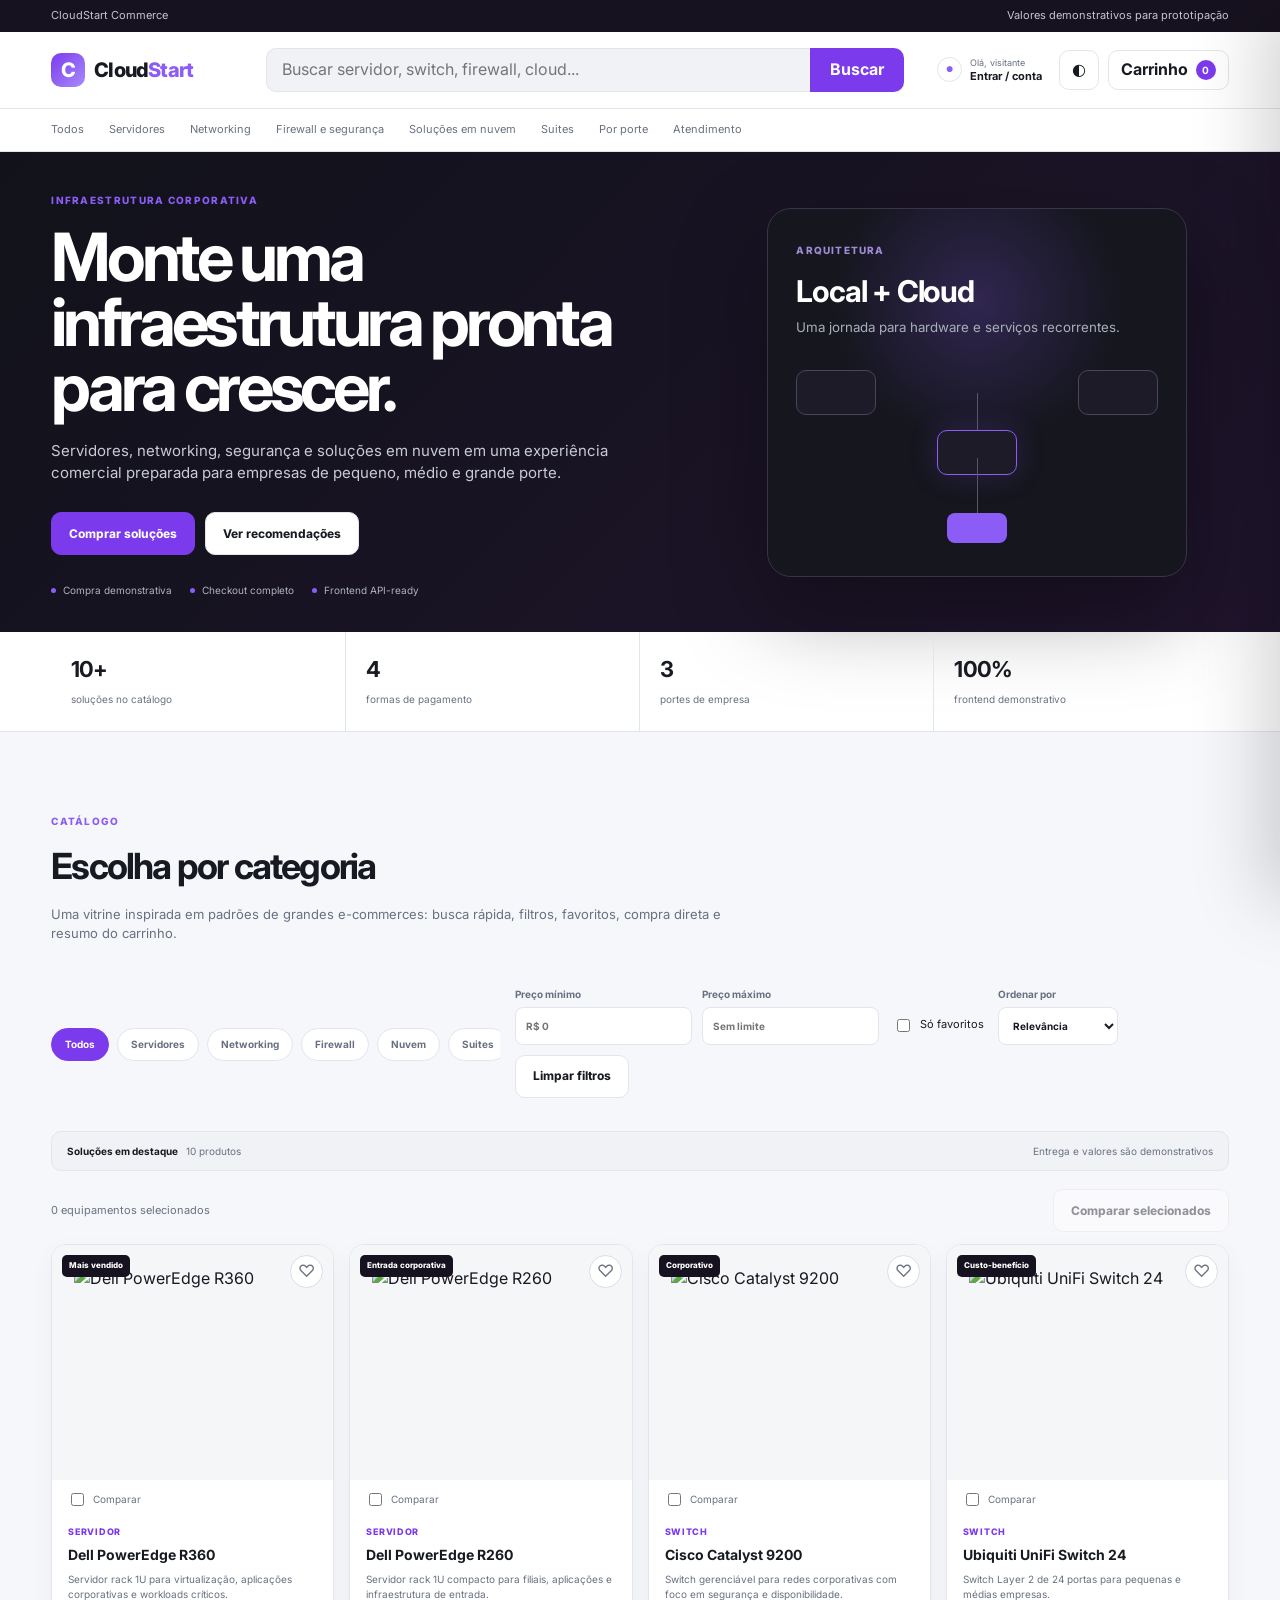
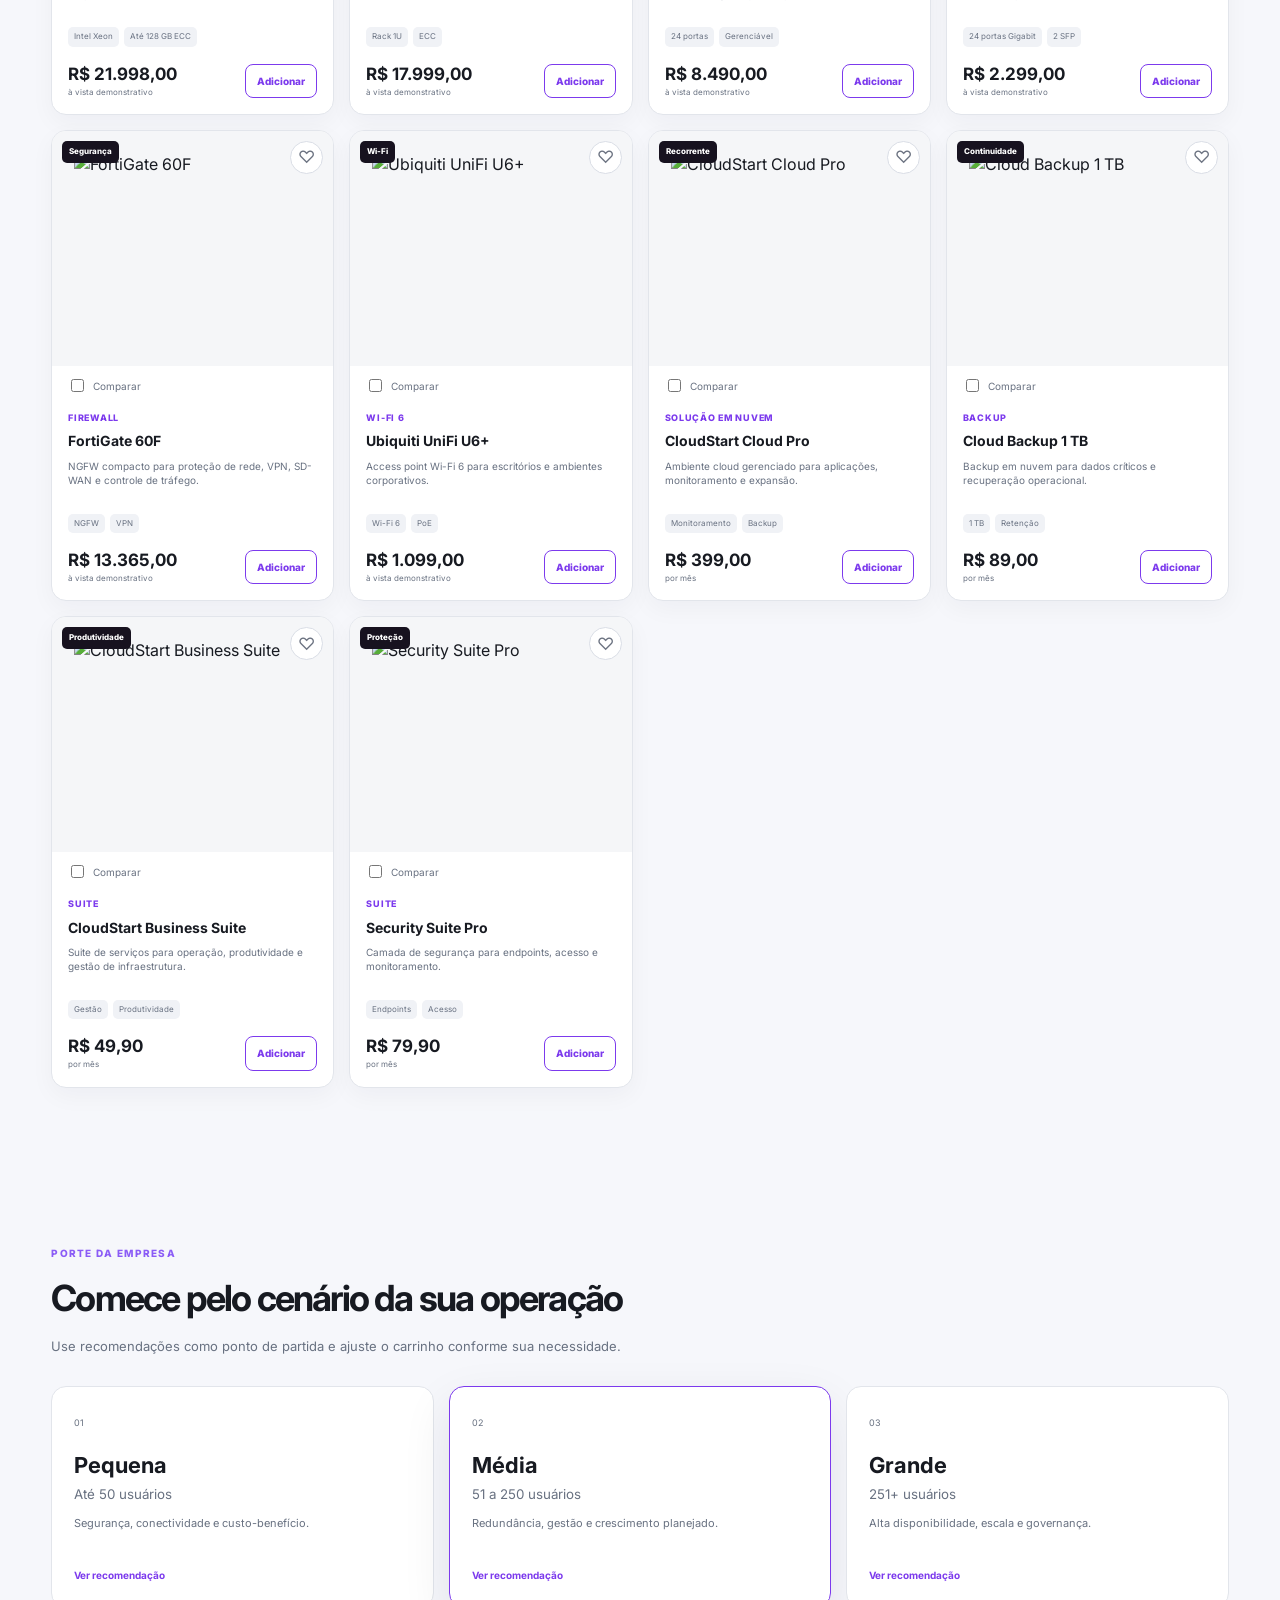
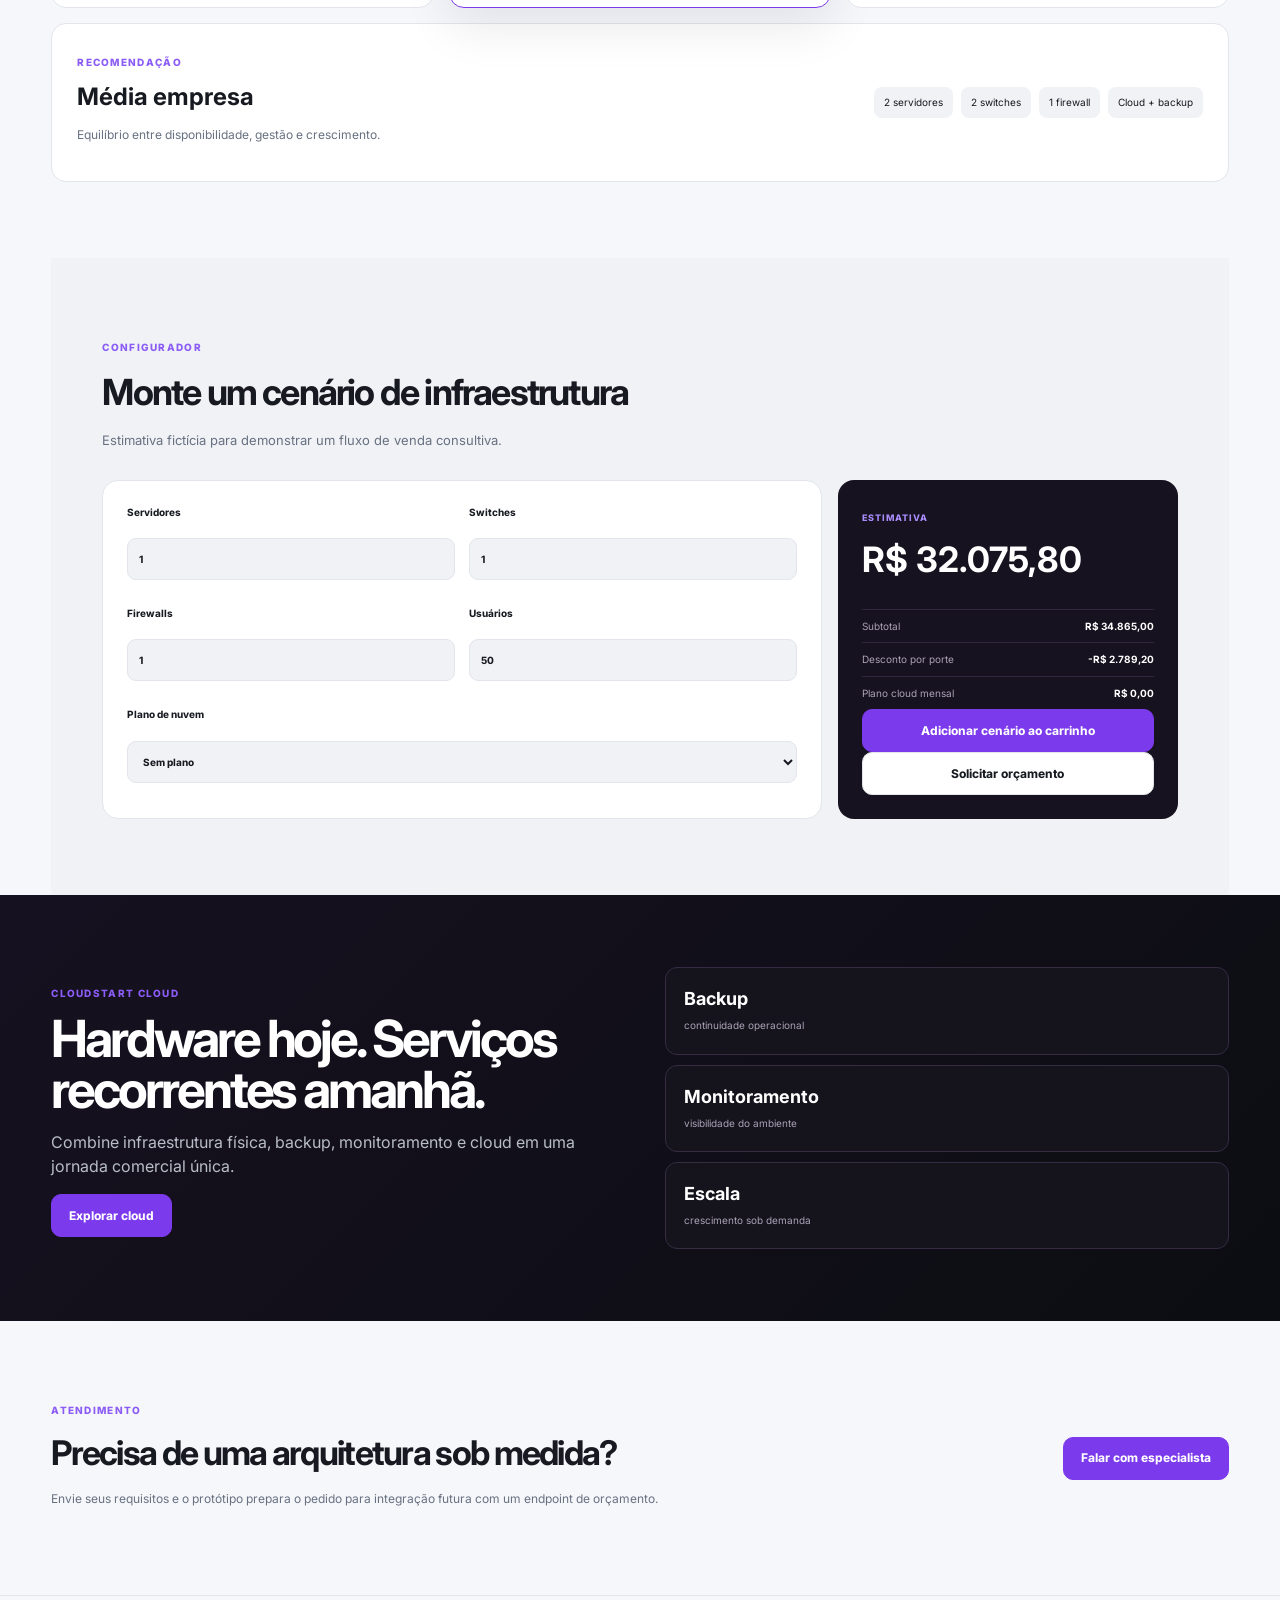
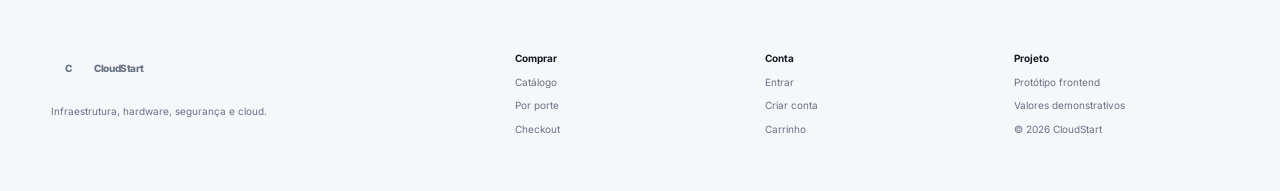
==== commit 00e4f4fc: "Add files via upload  CloudStart Commerce V3 — Front-end aprimorado  Frontend estático e profissio" ====
--- a/index.html
+++ b/index.html
@@ -13,14 +13,14 @@
 <header class="header">
   <div class="container header-main">
     <a class="brand" href="index.html"><span class="brand-icon">C</span><span>Cloud<span class="accent">Start</span></span></a>
-    <div class="search-wrap"><input id="search" type="search" placeholder="Buscar servidor, switch, firewall, cloud..." autocomplete="off"><button id="searchButton" aria-label="Buscar">Buscar</button></div>
+    <button class="mobile-menu-button" id="mobileMenuButton" aria-expanded="false" aria-controls="categoryBar">Menu</button><div class="search-wrap"><input id="search" type="search" placeholder="Buscar servidor, switch, firewall, cloud..." autocomplete="off" aria-label="Buscar produtos"><button id="searchButton" aria-label="Buscar">Buscar</button></div>
     <div class="header-actions">
       <a href="login.html" class="account-link"><span class="action-icon">●</span><span><small>Olá, visitante</small><strong>Entrar / conta</strong></span></a>
       <button class="icon-button" id="themeButton" title="Alternar tema" aria-label="Alternar tema">◐</button>
       <button class="cart-trigger" id="cartTrigger"><span>Carrinho</span><b id="cartCount">0</b></button>
     </div>
   </div>
-  <div class="category-bar"><div class="container category-inner">
+  <div class="category-bar" id="categoryBar"><div class="container category-inner">
     <a href="#catalogo">Todos</a><a href="#catalogo" data-category="server">Servidores</a><a href="#catalogo" data-category="network">Networking</a><a href="#catalogo" data-category="security">Firewall e segurança</a><a href="#catalogo" data-category="cloud">Soluções em nuvem</a><a href="#catalogo" data-category="suite">Suites</a><a href="#solucoes">Por porte</a><a href="#suporte">Atendimento</a>
   </div></div>
 </header>
@@ -46,9 +46,9 @@
     <div class="chips" id="categoryChips">
       <button class="chip active" data-category="all">Todos</button><button class="chip" data-category="server">Servidores</button><button class="chip" data-category="network">Networking</button><button class="chip" data-category="security">Firewall</button><button class="chip" data-category="cloud">Nuvem</button><button class="chip" data-category="suite">Suites</button>
     </div>
-    <select id="sort"><option value="relevance">Mais relevantes</option><option value="priceAsc">Menor preço</option><option value="priceDesc">Maior preço</option><option value="name">Nome A–Z</option></select>
+    <div class="filter-row"><label class="filter-field">Preço mínimo<input id="minPrice" type="number" min="0" placeholder="R$ 0"></label><label class="filter-field">Preço máximo<input id="maxPrice" type="number" min="0" placeholder="Sem limite"></label><label class="filter-check"><input id="favoritesOnly" type="checkbox"> Só favoritos</label><label class="filter-field sort-field">Ordenar por<select id="sort"><option value="relevance">Relevância</option><option value="priceAsc">Menor preço</option><option value="priceDesc">Maior preço</option><option value="name">Nome A–Z</option></select></label><button class="button secondary filter-reset" id="resetFilters" type="button">Limpar filtros</button></div>
   </div>
-  <div class="recommendation"><div><strong id="resultTitle">Soluções em destaque</strong><span id="resultCount">0 produtos</span></div><span>Entrega e valores são demonstrativos</span></div>
+  <div class="recommendation"><div><strong id="resultTitle">Soluções em destaque</strong><span id="resultCount">0 produtos</span></div><span>Entrega e valores são demonstrativos</span></div><div class="compare-toolbar"><span id="compareCount">0 equipamentos selecionados</span><button id="compareButton" class="button secondary" type="button" disabled>Comparar selecionados</button></div>
   <div class="product-grid" id="productGrid"></div>
 </section>
 
@@ -92,6 +92,8 @@
 </aside>
 <div class="drawer-overlay" id="drawerOverlay" hidden></div>
 
+<div class="quickview" id="compareModal" hidden><div class="quickview-card"><button class="drawer-close" data-close-compare aria-label="Fechar comparação">×</button><div id="compareContent"></div></div></div>
 <div class="quickview" id="quickview" hidden><div class="quickview-card"><button class="drawer-close" data-close-quick>×</button><div id="quickviewContent"></div></div></div>
 <div class="toast" id="toast" role="status" aria-live="polite"></div>
+<div class="compare-dock" id="compareDock" hidden><span id="compareDockText">Comparação</span><button class="button primary" id="compareDockButton" type="button">Comparar</button><button class="button ghost" id="clearCompare" type="button">Limpar</button></div>
 </body></html>
--- a/styles.css
+++ b/styles.css
@@ -19,3 +19,13 @@
 @media(max-width:1050px){.product-grid{grid-template-columns:repeat(3,1fr)}.header-main{grid-template-columns:170px 1fr auto}.account-link{display:none}.hero-grid{gap:30px}.checkout-layout{grid-template-columns:1fr}.order-sidebar{position:static;grid-row:1}.auth-layout{grid-template-columns:1fr 420px;gap:35px}}
 @media(max-width:800px){.header-main{grid-template-columns:1fr auto;gap:12px;padding:10px 0}.search-wrap{grid-column:1/-1;grid-row:2}.header{position:static}.category-inner{gap:16px}.hero-grid{grid-template-columns:1fr;padding:65px 0}.hero-visual{display:none}.trust-grid{grid-template-columns:1fr 1fr}.trust-grid div:nth-child(2){border-right:0}.product-grid{grid-template-columns:repeat(2,1fr)}.catalog-controls{display:block}.chips{margin-bottom:10px}.calculator,.cloud-grid{grid-template-columns:1fr}.estimate{position:static}.size-grid{grid-template-columns:1fr}.solution-panel{display:block}.recommend-list{justify-content:flex-start;margin-top:18px}.footer-grid{grid-template-columns:1fr 1fr}.auth-layout{grid-template-columns:1fr;margin:40px auto}.auth-benefits h1{font-size:42px}.auth-benefits{display:none}.checkout-steps{justify-content:flex-start;overflow:auto}.secure{display:none}}
 @media(max-width:560px){.container{width:94%}.topinner{display:none}.topline{height:6px}.header-actions .icon-button{display:none}.category-inner{padding-bottom:4px}.hero h1{font-size:42px}.hero-benefits{flex-wrap:wrap}.trust-grid strong{font-size:19px}.product-grid{grid-template-columns:1fr}.product-media{height:260px}.section{padding:55px 0}.section-title h2{font-size:29px}.calc-fields,.form-grid{grid-template-columns:1fr}.calc-fields .wide{grid-column:auto}.footer-grid{grid-template-columns:1fr}.quick-grid{grid-template-columns:1fr}.quick-image{min-height:260px}.quickview-card{padding:20px}.checkout-head-inner{height:65px}.checkout-actions .back-link{display:none}.checkout-card{padding:18px}.confirmation-card{padding:40px 22px}.confirmation-card h1{font-size:28px}.confirmation-actions{flex-direction:column}.auth-header{height:68px}.auth-card{padding:22px}}
+
+/* V8 frontend enhancements: filters, comparison, mobile navigation and accessible states */
+.mobile-menu-button{display:none;border:1px solid var(--border);background:var(--surface);color:var(--text);border-radius:9px;padding:10px 12px;font-weight:700;font-size:12px}
+.filter-row{display:flex;align-items:end;gap:10px;flex-wrap:wrap;margin:14px 0 18px}.filter-field{display:grid;gap:5px;font-size:10px;font-weight:700;color:var(--muted)}.filter-field input,.filter-field select{height:38px;min-width:120px;border:1px solid var(--border);border-radius:8px;background:var(--surface);color:var(--text);padding:0 10px}.filter-check{display:flex;align-items:center;gap:7px;font-size:11px;color:var(--text);padding:10px 4px}.filter-check input,.compare-check input{accent-color:var(--primary)}.filter-reset{height:38px}.compare-toolbar{display:flex;align-items:center;justify-content:space-between;gap:12px;margin:12px 0;color:var(--muted);font-size:11px}.compare-toolbar button:disabled,.compare-dock button:disabled{opacity:.45;cursor:not-allowed}.compare-check{display:flex;align-items:center;gap:6px;font-size:10px;color:var(--muted);padding:10px 15px 0;cursor:pointer}.compare-dock{position:fixed;z-index:70;bottom:16px;left:50%;transform:translateX(-50%);display:flex;align-items:center;gap:10px;padding:12px 14px;background:var(--surface);border:1px solid var(--border);border-radius:14px;box-shadow:var(--shadow);color:var(--text);font-size:12px}.compare-dock[hidden]{display:none}.comparison-table{overflow:auto;margin-top:18px}.comparison-table table{width:100%;border-collapse:collapse;min-width:520px;font-size:12px}.comparison-table th,.comparison-table td{border:1px solid var(--border);padding:12px;text-align:left;vertical-align:top}.comparison-table th{background:var(--surface2)}.comparison-table td{color:var(--muted);line-height:1.6}.empty-results{grid-column:1/-1;padding:45px 20px;text-align:center;border:1px dashed var(--border);border-radius:14px;color:var(--muted)}.empty-results h3{color:var(--text)}.product-card,.button,.add,.icon-button,.cart-trigger,.chip,.size-card{transition:transform .18s ease,background .18s ease,border-color .18s ease,box-shadow .18s ease}.button:focus-visible,.add:focus-visible,.icon-button:focus-visible,.cart-trigger:focus-visible,.chip:focus-visible,.wish:focus-visible,.quick:focus-visible,a:focus-visible,input:focus-visible,select:focus-visible{outline:3px solid #a78bfa;outline-offset:2px}.toast{max-width:min(420px,calc(100vw - 32px));line-height:1.5}.toast.show{animation:toast-in .2s ease-out}@keyframes toast-in{from{opacity:0;transform:translateY(10px)}to{opacity:1;transform:translateY(0)}}
+.quote-page{min-height:100vh;background:var(--bg);color:var(--text)}.quote-header{padding:18px 0;border-bottom:1px solid var(--border);background:var(--surface)}.quote-sheet{width:min(900px,92%);margin:35px auto;background:var(--surface);border:1px solid var(--border);border-radius:16px;padding:clamp(22px,5vw,48px);box-shadow:var(--shadow)}.quote-sheet h1{font-size:clamp(28px,4vw,42px);letter-spacing:-.04em}.quote-sheet p,.quote-muted{color:var(--muted);line-height:1.65}.quote-table{width:100%;border-collapse:collapse;margin:25px 0}.quote-table th,.quote-table td{padding:12px 10px;border-bottom:1px solid var(--border);text-align:left;font-size:12px}.quote-table td:last-child,.quote-table th:last-child{text-align:right}.quote-total{text-align:right;font-size:22px;font-weight:800}.quote-actions{display:flex;gap:10px;flex-wrap:wrap;margin-top:24px}.quote-notice{padding:12px;background:var(--surface2);border-radius:9px;font-size:11px;color:var(--muted)}
+@media(max-width:800px){.mobile-menu-button{display:inline-flex;align-items:center;justify-content:center;grid-column:1;grid-row:1}.header-main{grid-template-columns:auto 1fr auto}.header-main>.brand{grid-column:2;grid-row:1;justify-self:center}.header-actions{grid-column:3;grid-row:1}.search-wrap{grid-column:1/-1;grid-row:2}.category-bar{display:none}.category-bar.mobile-open{display:block}.category-inner{flex-wrap:wrap;padding:12px 0}.filter-row{align-items:stretch}.filter-field{flex:1;min-width:130px}.filter-field input,.filter-field select{width:100%}.compare-dock{width:calc(100% - 20px);justify-content:center;flex-wrap:wrap;bottom:8px}.compare-toolbar{align-items:flex-start}.compare-toolbar>span{padding-top:10px}}
+@media(max-width:560px){.header-main>.brand{justify-self:start}.header-actions .icon-button{display:inline-flex}.cart-trigger{padding:10px}.cart-trigger span{display:none}.mobile-menu-button{padding:9px}.compare-toolbar{flex-direction:column}.compare-toolbar button{width:100%}.quote-actions .button{width:100%}.quote-table th,.quote-table td{padding:9px 5px;font-size:10px}}
+@media print{body.quote-page{background:#fff!important;color:#111!important}.quote-header,.quote-actions,.quote-notice{display:none!important}.quote-sheet{width:100%;margin:0;padding:0;border:0;box-shadow:none;background:#fff!important;color:#111!important}.quote-sheet p,.quote-muted{color:#444!important}.quote-table th,.quote-table td{border-color:#ddd!important}}
+
+.skeleton-card{overflow:hidden}.skeleton{display:block;border-radius:7px;background:linear-gradient(90deg,var(--surface2) 25%,rgba(139,92,246,.12) 38%,var(--surface2) 62%);background-size:400% 100%;animation:skeleton-shimmer 1.15s ease infinite}.skeleton-media{height:235px;border-radius:0}.skeleton-content{padding:18px;display:grid;gap:12px}.skeleton-line{height:11px;width:90%}.skeleton-line.short{width:55%}.skeleton-button{height:34px;width:90px;justify-self:end}@keyframes skeleton-shimmer{0%{background-position:100% 0}100%{background-position:0 0}}@media(prefers-reduced-motion:reduce){*,*::before,*::after{scroll-behavior:auto!important;animation-duration:.01ms!important;transition-duration:.01ms!important}}
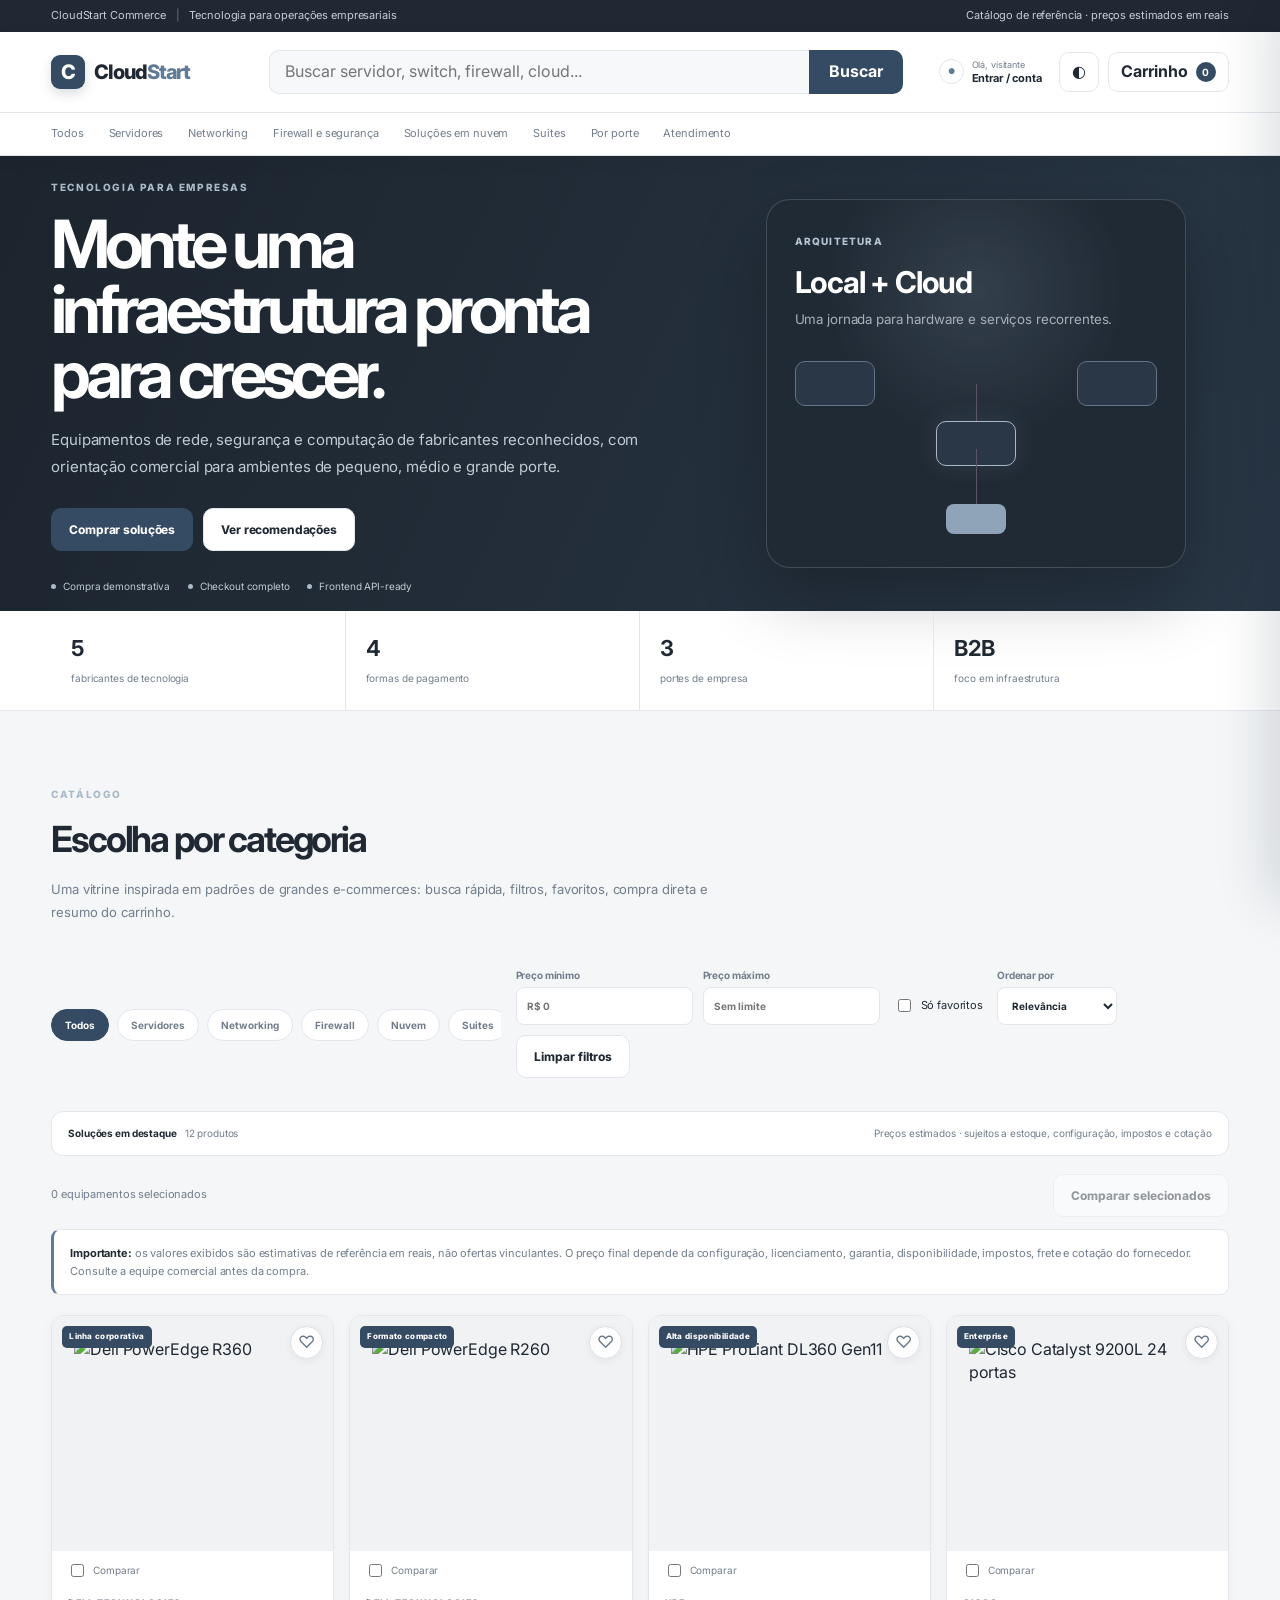
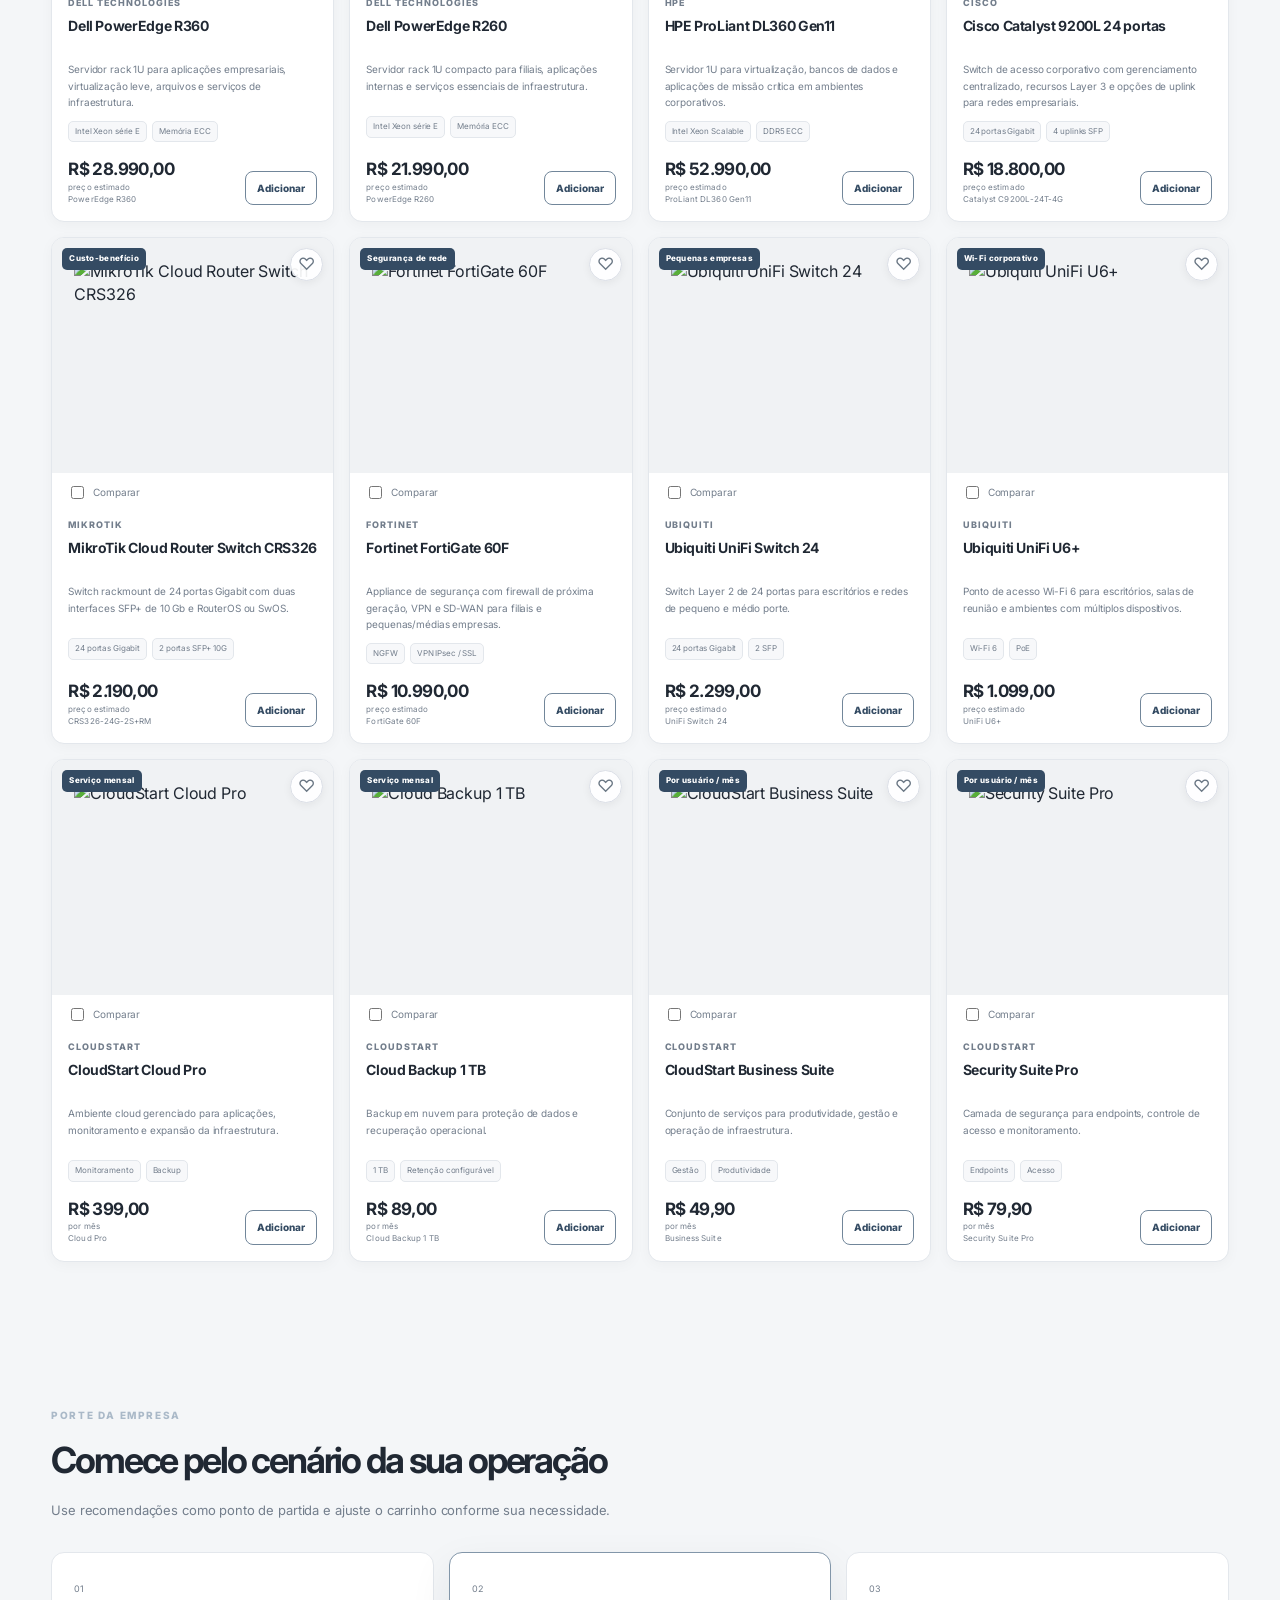
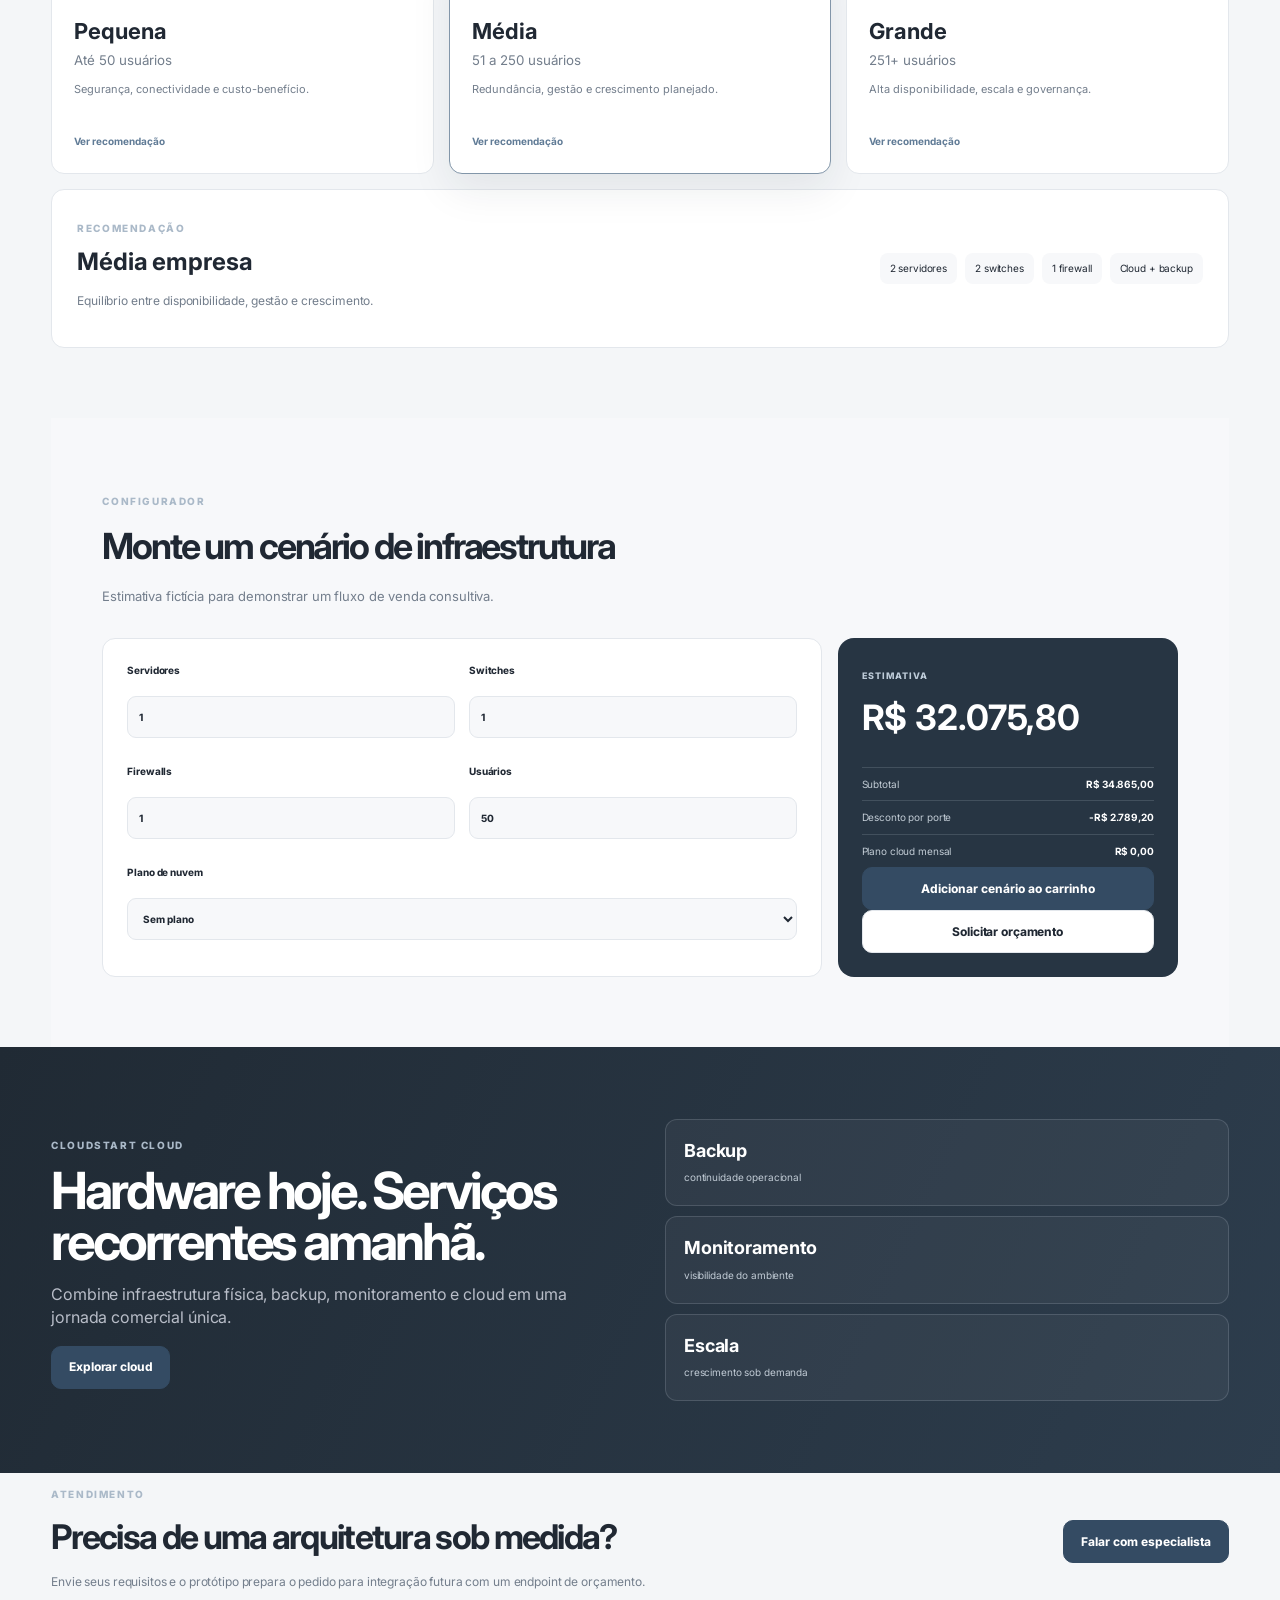
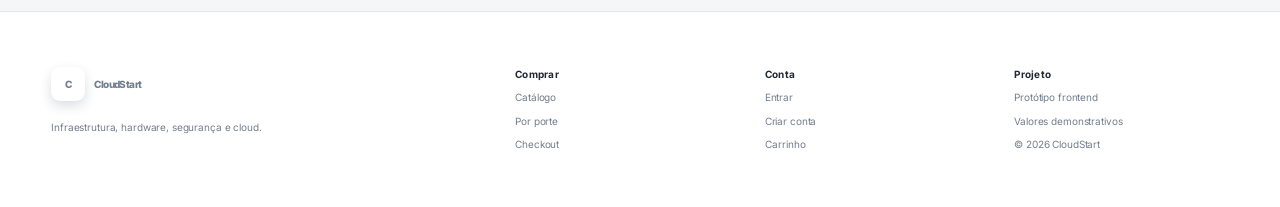
==== commit e0247a31: "Add files via upload # CloudStart Commerce V8 — Front-end aprimorado  Frontend estático e profissi" ====
--- a/index.html
+++ b/index.html
@@ -9,7 +9,7 @@
 <link rel="stylesheet" href="styles.css"><script src="store.js" defer></script><script src="app.js" defer></script>
 </head>
 <body>
-<div class="topline"><div class="container topinner"><span>CloudStart Commerce</span><span>Valores demonstrativos para prototipação</span></div></div>
+<div class="topline"><div class="container topinner"><span>CloudStart Commerce <span class="topline-separator">|</span> Tecnologia para operações empresariais</span><span>Catálogo de referência · preços estimados em reais</span></div></div>
 <header class="header">
   <div class="container header-main">
     <a class="brand" href="index.html"><span class="brand-icon">C</span><span>Cloud<span class="accent">Start</span></span></a>
@@ -28,9 +28,9 @@
 <main>
 <section class="hero">
   <div class="container hero-grid">
-    <div class="hero-copy"><span class="eyebrow">INFRAESTRUTURA CORPORATIVA</span>
+    <div class="hero-copy"><span class="eyebrow">TECNOLOGIA PARA EMPRESAS</span>
       <h1>Monte uma infraestrutura pronta para crescer.</h1>
-      <p>Servidores, networking, segurança e soluções em nuvem em uma experiência comercial preparada para empresas de pequeno, médio e grande porte.</p>
+      <p>Equipamentos de rede, segurança e computação de fabricantes reconhecidos, com orientação comercial para ambientes de pequeno, médio e grande porte.</p>
       <div class="hero-actions"><a class="button primary" href="#catalogo">Comprar soluções</a><a class="button secondary" href="#solucoes">Ver recomendações</a></div>
       <div class="hero-benefits"><span>Compra demonstrativa</span><span>Checkout completo</span><span>Frontend API-ready</span></div>
     </div>
@@ -38,7 +38,7 @@
   </div>
 </section>
 
-<section class="trust"><div class="container trust-grid"><div><strong>10+</strong><span>soluções no catálogo</span></div><div><strong>4</strong><span>formas de pagamento</span></div><div><strong>3</strong><span>portes de empresa</span></div><div><strong>100%</strong><span>frontend demonstrativo</span></div></div></section>
+<section class="trust"><div class="container trust-grid"><div><strong>5</strong><span>fabricantes de tecnologia</span></div><div><strong>4</strong><span>formas de pagamento</span></div><div><strong>3</strong><span>portes de empresa</span></div><div><strong>B2B</strong><span>foco em infraestrutura</span></div></div></section>
 
 <section class="container section" id="catalogo">
   <div class="section-title"><div><span class="eyebrow">CATÁLOGO</span><h2>Escolha por categoria</h2><p>Uma vitrine inspirada em padrões de grandes e-commerces: busca rápida, filtros, favoritos, compra direta e resumo do carrinho.</p></div></div>
@@ -48,8 +48,8 @@
     </div>
     <div class="filter-row"><label class="filter-field">Preço mínimo<input id="minPrice" type="number" min="0" placeholder="R$ 0"></label><label class="filter-field">Preço máximo<input id="maxPrice" type="number" min="0" placeholder="Sem limite"></label><label class="filter-check"><input id="favoritesOnly" type="checkbox"> Só favoritos</label><label class="filter-field sort-field">Ordenar por<select id="sort"><option value="relevance">Relevância</option><option value="priceAsc">Menor preço</option><option value="priceDesc">Maior preço</option><option value="name">Nome A–Z</option></select></label><button class="button secondary filter-reset" id="resetFilters" type="button">Limpar filtros</button></div>
   </div>
-  <div class="recommendation"><div><strong id="resultTitle">Soluções em destaque</strong><span id="resultCount">0 produtos</span></div><span>Entrega e valores são demonstrativos</span></div><div class="compare-toolbar"><span id="compareCount">0 equipamentos selecionados</span><button id="compareButton" class="button secondary" type="button" disabled>Comparar selecionados</button></div>
-  <div class="product-grid" id="productGrid"></div>
+  <div class="recommendation"><div><strong id="resultTitle">Soluções em destaque</strong><span id="resultCount">0 produtos</span></div><span>Preços estimados · sujeitos a estoque, configuração, impostos e cotação</span></div><div class="compare-toolbar"><span id="compareCount">0 equipamentos selecionados</span><button id="compareButton" class="button secondary" type="button" disabled>Comparar selecionados</button></div>
+  <div class="price-disclaimer"><strong>Importante:</strong> os valores exibidos são estimativas de referência em reais, não ofertas vinculantes. O preço final depende da configuração, licenciamento, garantia, disponibilidade, impostos, frete e cotação do fornecedor. Consulte a equipe comercial antes da compra.</div><div class="product-grid" id="productGrid"></div>
 </section>
 
 <section class="container section" id="solucoes">
--- a/styles.css
+++ b/styles.css
@@ -29,3 +29,163 @@
 @media print{body.quote-page{background:#fff!important;color:#111!important}.quote-header,.quote-actions,.quote-notice{display:none!important}.quote-sheet{width:100%;margin:0;padding:0;border:0;box-shadow:none;background:#fff!important;color:#111!important}.quote-sheet p,.quote-muted{color:#444!important}.quote-table th,.quote-table td{border-color:#ddd!important}}
 
 .skeleton-card{overflow:hidden}.skeleton{display:block;border-radius:7px;background:linear-gradient(90deg,var(--surface2) 25%,rgba(139,92,246,.12) 38%,var(--surface2) 62%);background-size:400% 100%;animation:skeleton-shimmer 1.15s ease infinite}.skeleton-media{height:235px;border-radius:0}.skeleton-content{padding:18px;display:grid;gap:12px}.skeleton-line{height:11px;width:90%}.skeleton-line.short{width:55%}.skeleton-button{height:34px;width:90px;justify-self:end}@keyframes skeleton-shimmer{0%{background-position:100% 0}100%{background-position:0 0}}@media(prefers-reduced-motion:reduce){*,*::before,*::after{scroll-behavior:auto!important;animation-duration:.01ms!important;transition-duration:.01ms!important}}
+
+/* V8.1 — refinamento visual premium (somente CSS; nenhuma lógica alterada) */
+:root {
+  --bg: #f4f6f8;
+  --surface: #ffffff;
+  --surface2: #f7f8fa;
+  --text: #202833;
+  --muted: #737e8c;
+  --border: #e3e7ec;
+  --primary: #344b63;
+  --primary2: #26394d;
+  --accent: #607b96;
+  --success: #287a59;
+  --danger: #b64c55;
+  --shadow: 0 16px 42px rgba(25, 38, 52, .08);
+  --radius: 14px;
+}
+html[data-theme="dark"] {
+  --bg: #11151a;
+  --surface: #191f26;
+  --surface2: #202832;
+  --text: #edf1f5;
+  --muted: #9ba6b2;
+  --border: #303a45;
+  --primary: #91a8bf;
+  --primary2: #b4c4d3;
+  --accent: #9bb0c5;
+  --success: #6bb48e;
+  --danger: #df858b;
+  --shadow: 0 18px 48px rgba(0, 0, 0, .24);
+}
+
+html { scroll-padding-top: 110px; }
+body { font-family: Inter, "Segoe UI", Arial, sans-serif; letter-spacing: -.008em; }
+::selection { background: rgba(96, 123, 150, .2); color: var(--text); }
+.topline { background: #202833; color: #c5ced7; }
+.header { box-shadow: 0 5px 20px rgba(20, 30, 42, .035); backdrop-filter: blur(14px); }
+.header-main { min-height: 80px; gap: 28px; }
+.brand { letter-spacing: -.055em; }
+.brand-icon { background: #344b63; border-radius: 9px; box-shadow: 0 5px 12px rgba(30, 48, 67, .16); }
+.accent, .product-label, .summary-heading a { color: var(--accent); }
+.search-wrap input { background: var(--surface2); border-color: var(--border); }
+.search-wrap input:focus { border-color: var(--accent); box-shadow: 0 0 0 3px rgba(96, 123, 150, .11); }
+.search-wrap button, .button.primary { background: var(--primary); border-color: var(--primary); }
+.search-wrap button:hover, .button.primary:hover { background: var(--primary2); border-color: var(--primary2); }
+.icon-button:hover, .cart-trigger:hover { border-color: var(--accent); background: var(--surface2); }
+.cart-trigger b { background: #344b63; }
+.category-inner a { transition: color .18s ease; }
+.category-inner a:hover, .category-inner a.active { color: var(--text); }
+
+.hero { background: linear-gradient(115deg, #1c242d 0%, #293746 100%); }
+.hero-grid { min-height: 455px; gap: 52px; }
+.eyebrow { color: #aab9c8; letter-spacing: .16em; }
+.hero h1 { font-weight: 680; letter-spacing: -.075em; }
+.hero p { color: #c1cbd4; line-height: 1.75; }
+.hero-benefits { color: #c1cbd4; }
+.hero-benefits span:before { background: #aab9c8; }
+.hero-card { border-color: rgba(220, 230, 240, .18); background: radial-gradient(circle at 50% 25%, rgba(165, 185, 205, .15), transparent 43%), #202a35; box-shadow: 0 28px 70px rgba(0, 0, 0, .24); }
+.hero-card span { color: #b5c4d2; }
+.network-diagram i { border-color: #627487; background: #293746; }
+.network-diagram i:nth-child(2) { border-color: #a8b8c8; box-shadow: 0 0 24px rgba(168, 184, 200, .13); }
+.network-diagram em { background: #8fa4b8; }
+.trust-grid strong { font-weight: 680; }
+.section { padding-top: 70px; padding-bottom: 70px; }
+.section-title h2 { font-weight: 680; letter-spacing: -.06em; }
+.section-title p { line-height: 1.75; }
+.chip { background: var(--surface); border-color: var(--border); }
+.chip.active, .chip:hover { background: #344b63; border-color: #344b63; }
+.catalog-controls select, .filter-field input, .filter-field select { transition: border-color .18s ease, box-shadow .18s ease; }
+.catalog-controls select:focus, .filter-field input:focus, .filter-field select:focus { outline: 0; border-color: var(--accent); box-shadow: 0 0 0 3px rgba(96, 123, 150, .1); }
+.recommendation { background: var(--surface); border-color: var(--border); border-radius: 12px; padding: 14px 16px; }
+.product-card { border-radius: 13px; box-shadow: 0 3px 14px rgba(20, 30, 42, .035); }
+.product-card:hover { transform: translateY(-4px); box-shadow: 0 18px 38px rgba(20, 30, 42, .10); border-color: #cbd4dd; }
+.product-media { background: #f0f2f4; }
+html[data-theme="dark"] .product-media, html[data-theme="dark"] .cart-thumb, html[data-theme="dark"] .summary-thumb { background: #222b34; }
+.product-media img { transition: transform .35s cubic-bezier(.2,.7,.2,1); }
+.product-card:hover .product-media img { transform: scale(1.045); }
+.wish { color: #687583; box-shadow: 0 2px 8px rgba(0,0,0,.06); }
+.wish:hover { transform: scale(1.07); border-color: #8a98a6; }
+.wish.active { color: #a34f59; }
+.badge { background: #344b63; letter-spacing: .04em; }
+.quick { background: rgba(32, 43, 55, .94); letter-spacing: .01em; }
+.product-content h3 { font-weight: 680; letter-spacing: -.025em; }
+.product-content p { line-height: 1.65; }
+.specs span { border: 1px solid var(--border); }
+.product-buy strong { letter-spacing: -.035em; }
+.add { border-color: #71869a; color: var(--primary); }
+.add:hover { background: #344b63; border-color: #344b63; }
+.size-card, .solution-panel, .calc-fields, .checkout-card, .summary-card, .security-card, .auth-card, .confirmation-card { border-radius: 13px; }
+.size-card { transition: transform .2s ease, border-color .2s ease, box-shadow .2s ease; }
+.size-card:hover { transform: translateY(-3px); }
+.size-card:hover, .size-card.active { border-color: #8296a9; }
+.size-card b { color: var(--accent); }
+.calculator-section { background: var(--surface2); }
+.estimate { background: #273543; }
+.estimate>span { color: #bdcbd8; }
+.estimate>div { border-color: rgba(220,230,240,.15); color: #c1cbd4; }
+.cloud-highlight { background: linear-gradient(115deg, #202a34, #2d3d4d); }
+.cloud-stats div { background: rgba(255,255,255,.045); border-color: rgba(220,230,240,.16); }
+.cloud-stats span { color: #c0cad4; }
+.support { padding-top: 8px; padding-bottom: 8px; }
+.footer { background: var(--surface); }
+.footer-grid strong { letter-spacing: .025em; }
+.footer-grid a:hover, .footer-grid button:hover { color: var(--text); }
+
+.cart-drawer { box-shadow: -18px 0 55px rgba(14, 24, 35, .16); }
+.drawer-head { padding: 24px; }
+.drawer-head h2 { letter-spacing: -.045em; }
+.qty button:hover { border-color: var(--accent); background: var(--surface); }
+.remove:hover { color: #8f303b; text-decoration: underline; }
+.empty-icon { color: var(--accent); }
+.toast { background: #273543; border: 1px solid rgba(255,255,255,.1); border-radius: 11px; box-shadow: 0 14px 35px rgba(0,0,0,.2); }
+.checkout-header { box-shadow: 0 4px 18px rgba(20, 30, 42, .035); }
+.checkout-steps .active b { background: #344b63; }
+.card-heading>b { background: #e9eef2; color: #344b63; }
+html[data-theme="dark"] .card-heading>b { background: #303d49; color: #d6e0e8; }
+.payment-method { transition: border-color .18s ease, background .18s ease, transform .18s ease; }
+.payment-method:hover { border-color: #9aaaba; transform: translateY(-1px); }
+.payment-method.selected { border-color: #71869a; background: color-mix(in srgb, var(--primary) 7%, var(--surface)); }
+.payment-method.selected em { border-color: #526b82; }
+.pix-info { border-color: #cbd9d2; background: #f3f7f4; }
+.pix-info strong { color: #3d6b54; }
+.pix-info span { color: #63796c; }
+html[data-theme="dark"] .pix-info { background: #202d28; border-color: #3a5548; }
+html[data-theme="dark"] .pix-info strong, html[data-theme="dark"] .pix-info span { color: #b2cbbb; }
+.auth-card h2, .confirmation-card h1 { letter-spacing: -.05em; }
+.google-button { transition: background .18s ease, border-color .18s ease, transform .18s ease; }
+.google-button:hover { transform: translateY(-1px); }
+.success-mark { background: #eaf3ee; color: #397455; }
+html[data-theme="dark"] .success-mark { background: #24392f; color: #91c5a7; }
+
+/* Microinterações discretas: resposta visual sem alterar eventos ou fluxos JS. */
+button, .button, a, .product-card, .payment-method, .size-card { -webkit-tap-highlight-color: transparent; }
+button:active, .button:active { transform: translateY(1px) scale(.99); }
+.button, .add, .icon-button, .cart-trigger, .mobile-menu-button { transition: color .18s ease, background .18s ease, border-color .18s ease, box-shadow .18s ease, transform .18s ease; }
+.button:focus-visible, .add:focus-visible, .icon-button:focus-visible, .cart-trigger:focus-visible, .chip:focus-visible, .wish:focus-visible, .quick:focus-visible, .mobile-menu-button:focus-visible, a:focus-visible, input:focus-visible, select:focus-visible { outline: 2px solid #8298ad; outline-offset: 3px; }
+.compare-dock { border-color: #cbd4dd; box-shadow: 0 14px 38px rgba(20, 30, 42, .14); }
+.comparison-table th { color: var(--text); }
+.empty-results { background: var(--surface); }
+.skeleton { background: linear-gradient(90deg, var(--surface2) 25%, rgba(130, 150, 170, .16) 38%, var(--surface2) 62%); background-size: 400% 100%; }
+
+@media (max-width: 800px) {
+  .hero-grid { min-height: 390px; }
+  .header { box-shadow: 0 3px 14px rgba(20, 30, 42, .045); }
+  .mobile-menu-button { border-radius: 8px; }
+}
+@media (prefers-reduced-motion: reduce) {
+  *, *::before, *::after { scroll-behavior: auto !important; animation-duration: .01ms !important; transition-duration: .01ms !important; }
+}
+
+
+/* Catálogo B2B — identificação de fabricante e transparência comercial */
+.topline-separator { opacity: .45; padding: 0 7px; }
+.product-content .product-label { display: inline-flex; align-items: center; width: fit-content; color: var(--muted); font-size: 9px; letter-spacing: .11em; }
+.product-content h3 { min-height: 38px; }
+.price-disclaimer { margin: 0 0 20px; padding: 14px 16px; border: 1px solid var(--border); border-left: 3px solid var(--accent); border-radius: 9px; background: var(--surface); color: var(--muted); font-size: 11px; line-height: 1.65; }
+.price-disclaimer strong { color: var(--text); }
+.price-basis { margin: 12px 0 16px !important; padding: 11px 12px; border-radius: 8px; background: var(--surface2); color: var(--muted); font-size: 10px !important; line-height: 1.55; }
+.product-buy small { letter-spacing: .01em; }
+@media (max-width: 560px) { .price-disclaimer { font-size: 10px; } }
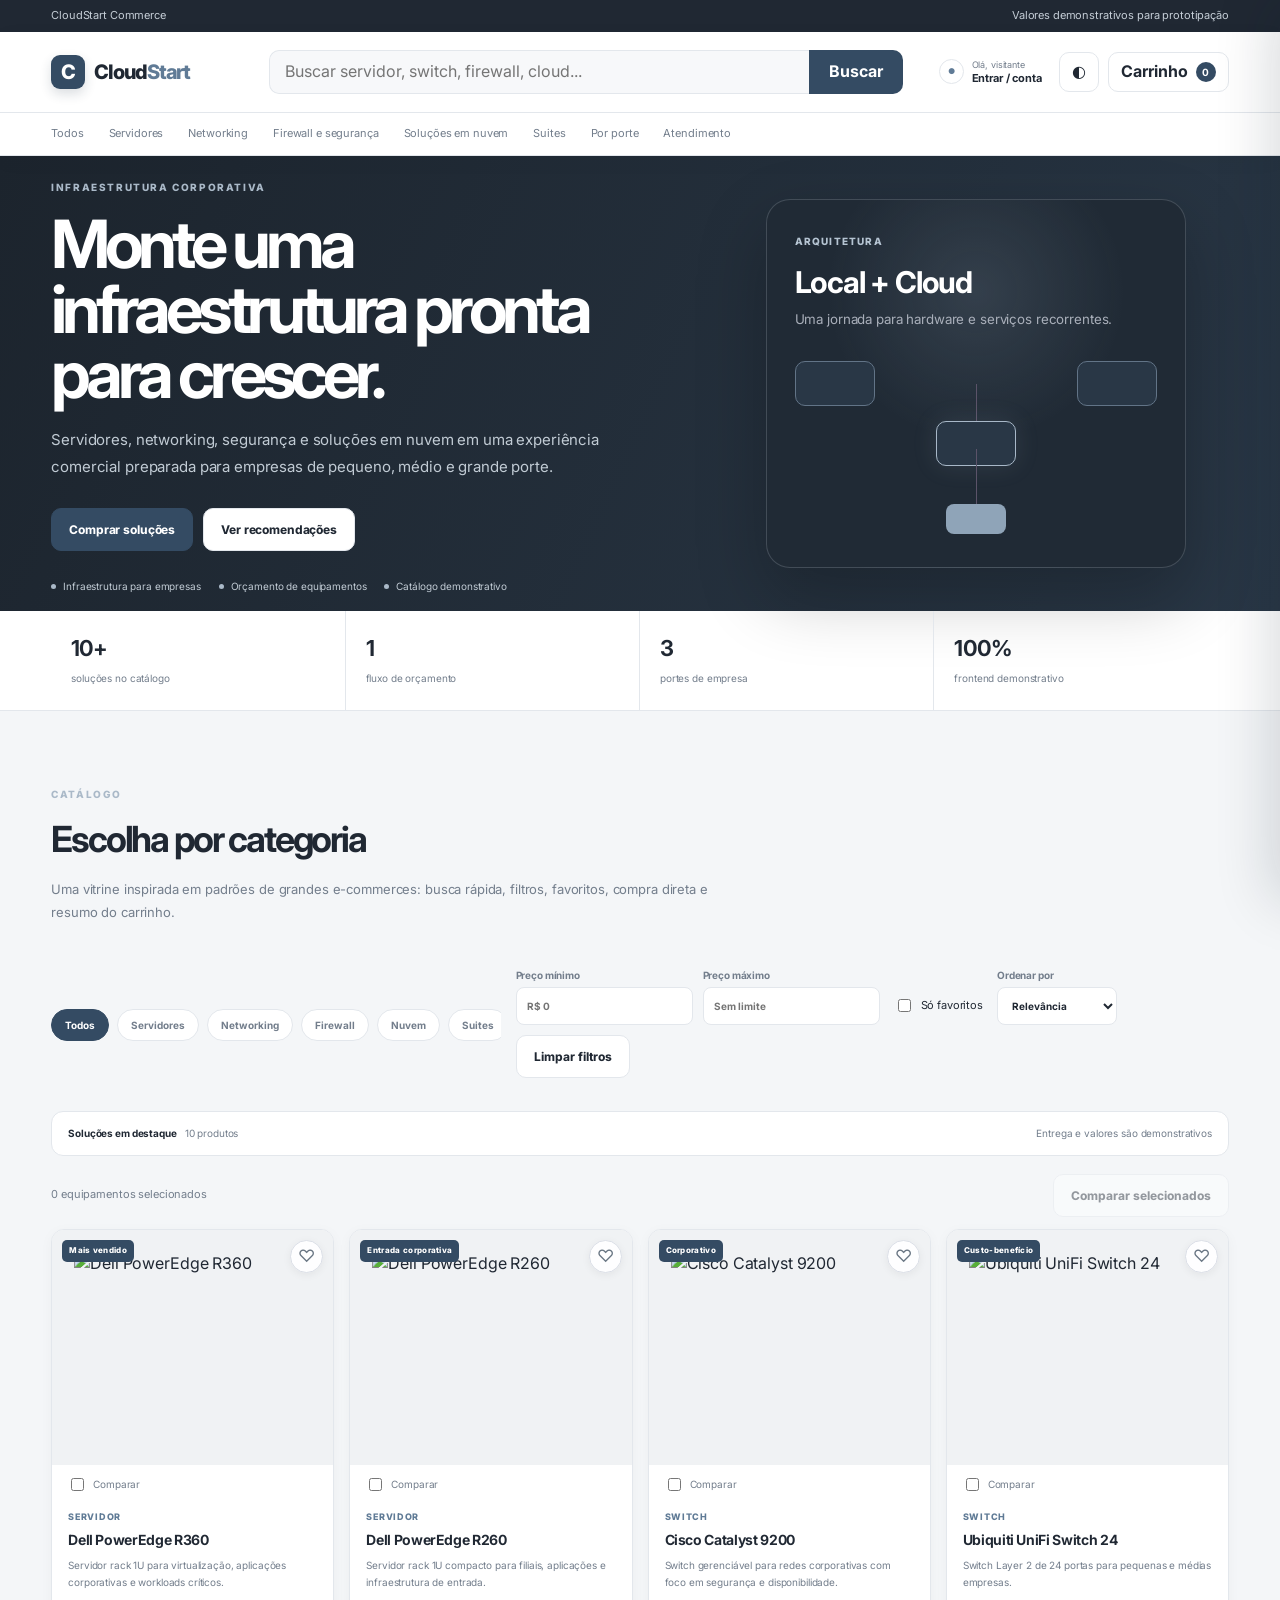
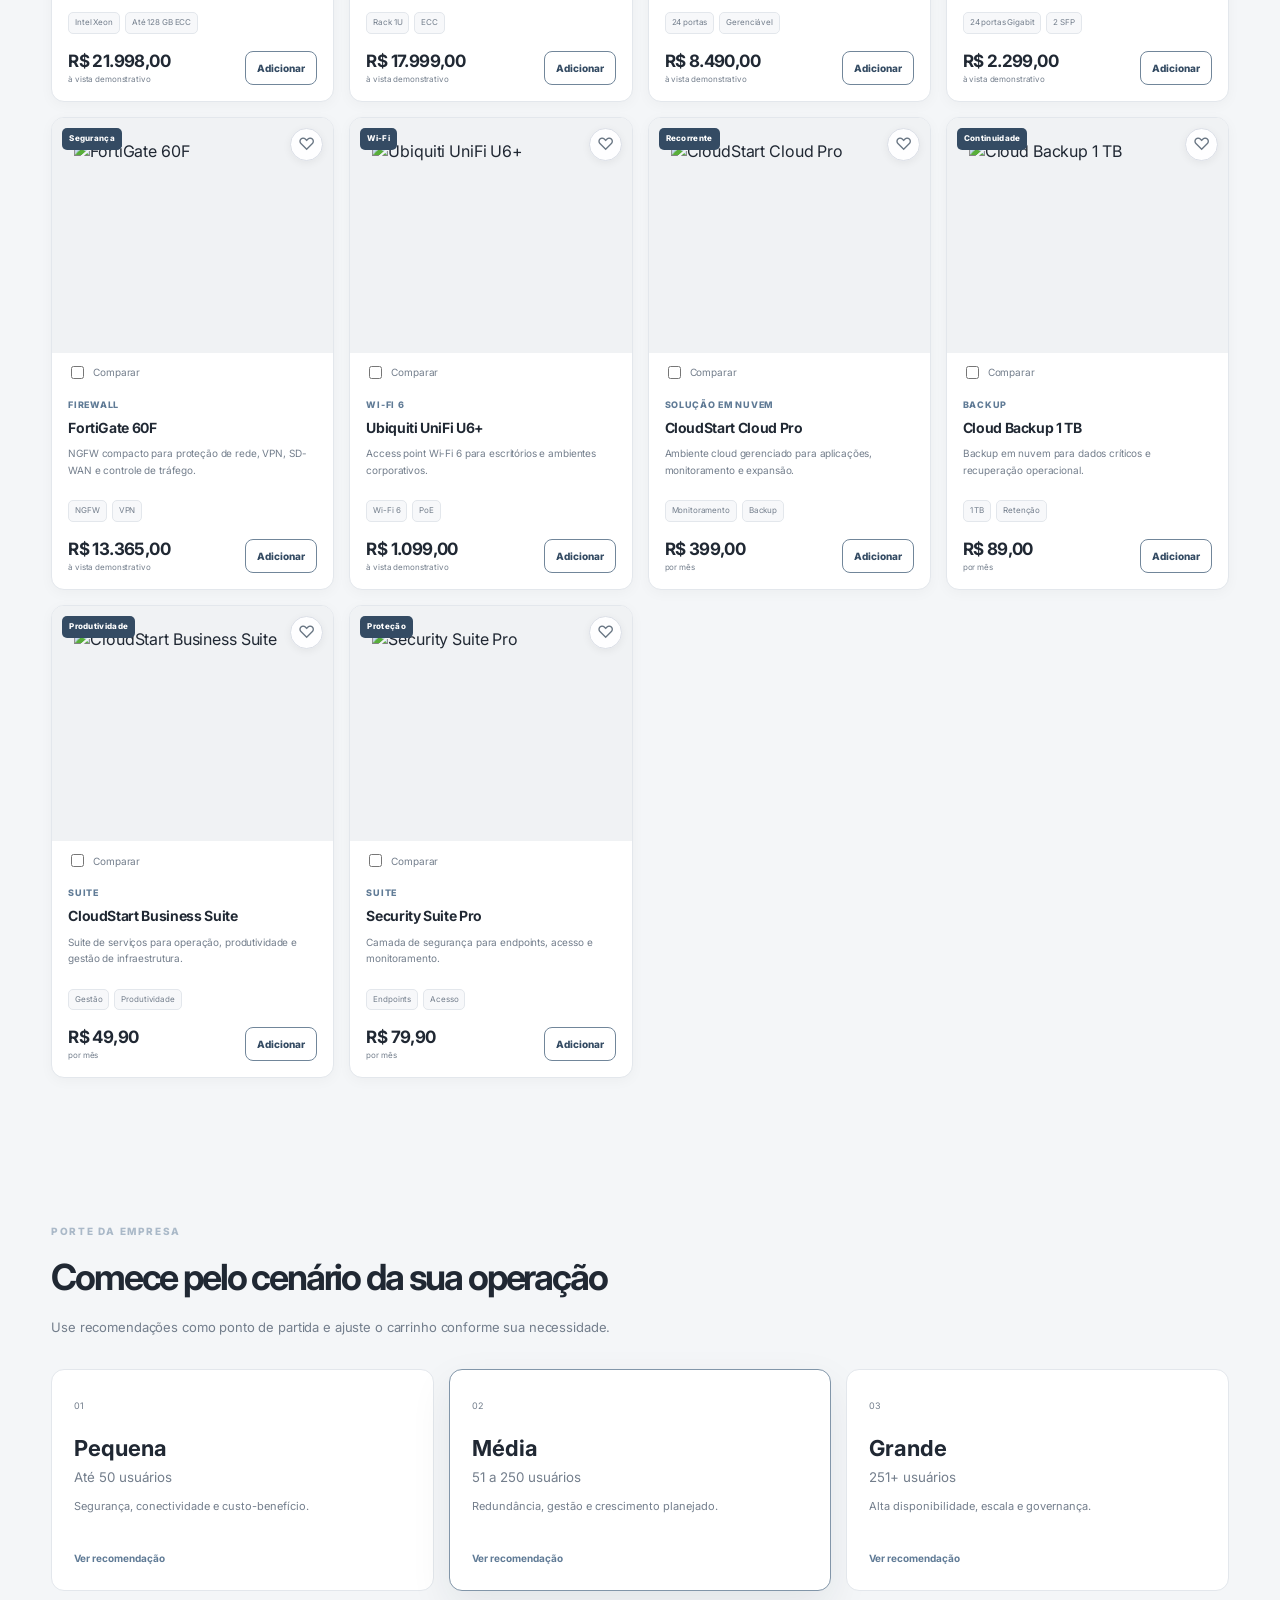
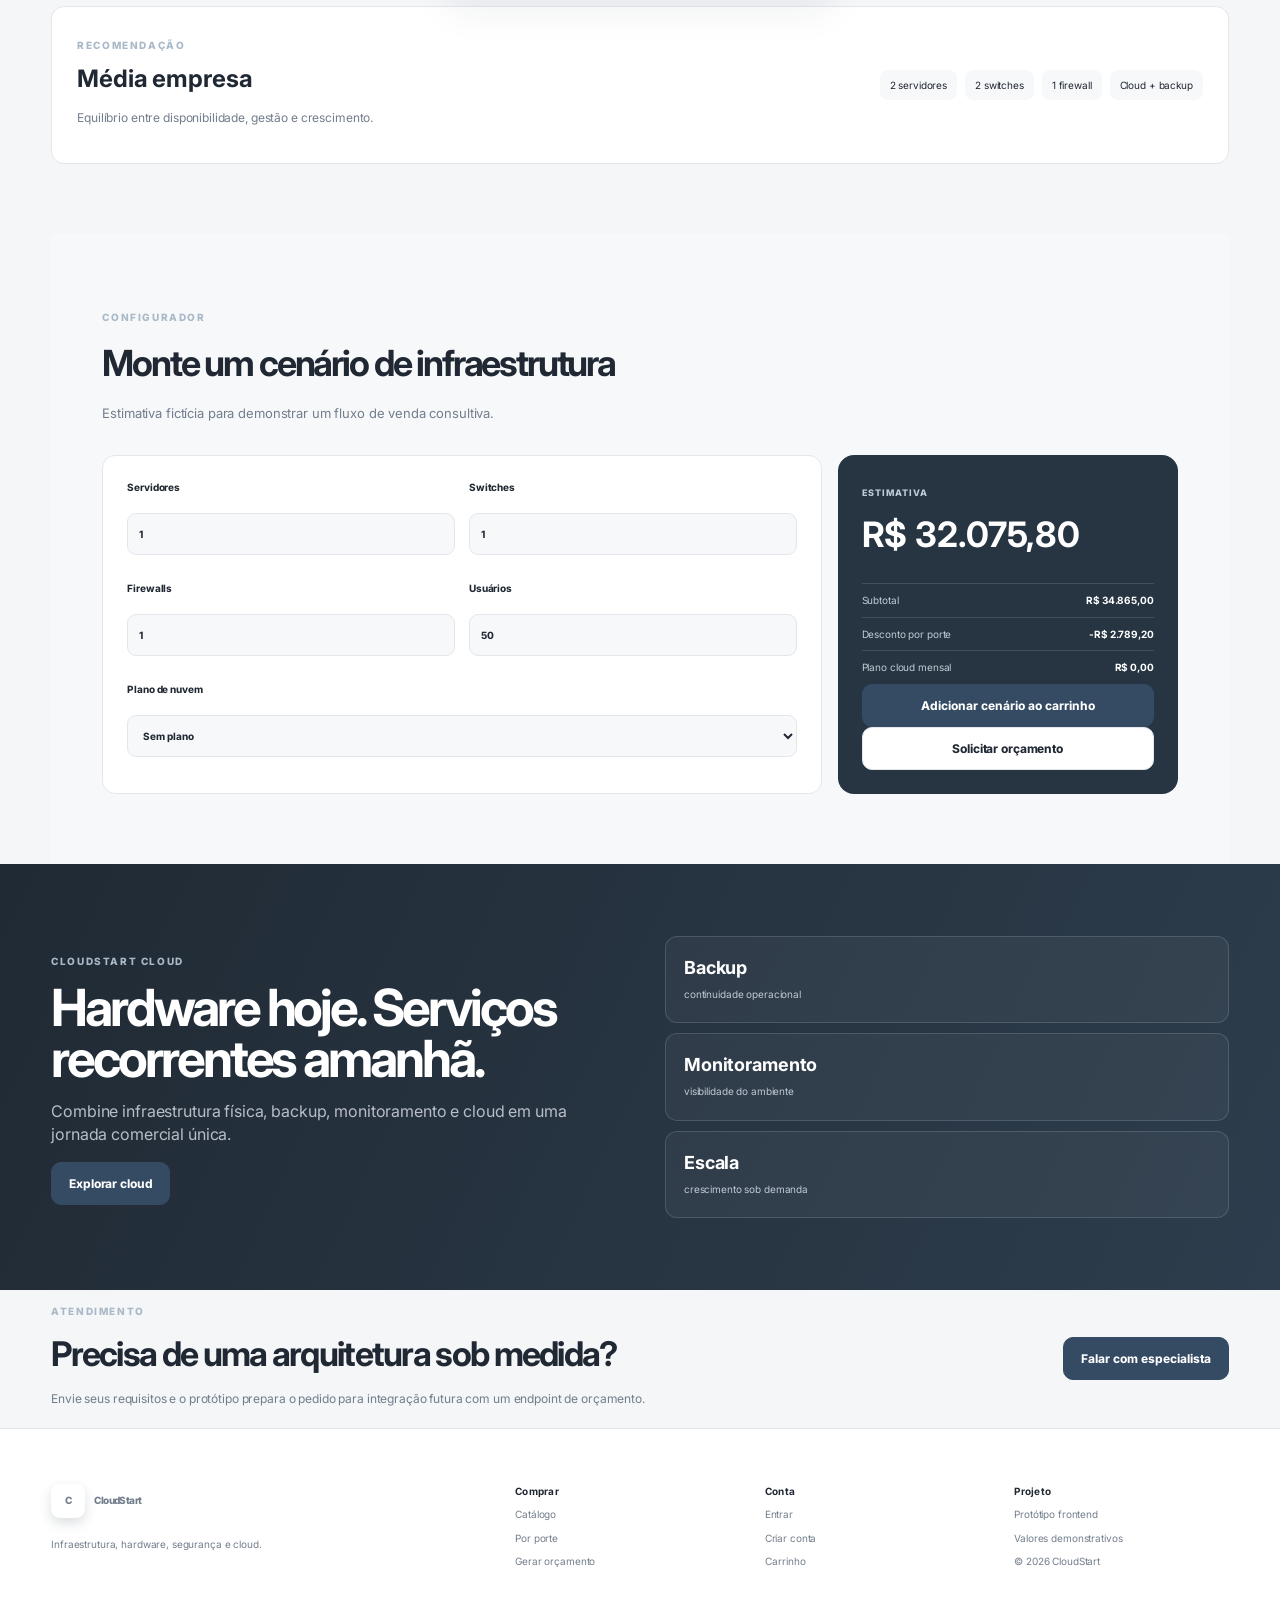
==== commit a0a5541f: "Add files via upload # CloudStart Commerce V8 — Front-end aprimorado  Frontend estático e profissi" ====
--- a/index.html
+++ b/index.html
@@ -9,7 +9,7 @@
 <link rel="stylesheet" href="styles.css"><script src="store.js" defer></script><script src="app.js" defer></script>
 </head>
 <body>
-<div class="topline"><div class="container topinner"><span>CloudStart Commerce <span class="topline-separator">|</span> Tecnologia para operações empresariais</span><span>Catálogo de referência · preços estimados em reais</span></div></div>
+<div class="topline"><div class="container topinner"><span>CloudStart Commerce</span><span>Valores demonstrativos para prototipação</span></div></div>
 <header class="header">
   <div class="container header-main">
     <a class="brand" href="index.html"><span class="brand-icon">C</span><span>Cloud<span class="accent">Start</span></span></a>
@@ -28,17 +28,17 @@
 <main>
 <section class="hero">
   <div class="container hero-grid">
-    <div class="hero-copy"><span class="eyebrow">TECNOLOGIA PARA EMPRESAS</span>
+    <div class="hero-copy"><span class="eyebrow">INFRAESTRUTURA CORPORATIVA</span>
       <h1>Monte uma infraestrutura pronta para crescer.</h1>
-      <p>Equipamentos de rede, segurança e computação de fabricantes reconhecidos, com orientação comercial para ambientes de pequeno, médio e grande porte.</p>
+      <p>Servidores, networking, segurança e soluções em nuvem em uma experiência comercial preparada para empresas de pequeno, médio e grande porte.</p>
       <div class="hero-actions"><a class="button primary" href="#catalogo">Comprar soluções</a><a class="button secondary" href="#solucoes">Ver recomendações</a></div>
-      <div class="hero-benefits"><span>Compra demonstrativa</span><span>Checkout completo</span><span>Frontend API-ready</span></div>
+      <div class="hero-benefits"><span>Infraestrutura para empresas</span><span>Orçamento de equipamentos</span><span>Catálogo demonstrativo</span></div>
     </div>
     <div class="hero-visual"><div class="hero-card"><span>ARQUITETURA</span><strong>Local + Cloud</strong><small>Uma jornada para hardware e serviços recorrentes.</small><div class="network-diagram"><i></i><i></i><i></i><em></em></div></div></div>
   </div>
 </section>
 
-<section class="trust"><div class="container trust-grid"><div><strong>5</strong><span>fabricantes de tecnologia</span></div><div><strong>4</strong><span>formas de pagamento</span></div><div><strong>3</strong><span>portes de empresa</span></div><div><strong>B2B</strong><span>foco em infraestrutura</span></div></div></section>
+<section class="trust"><div class="container trust-grid"><div><strong>10+</strong><span>soluções no catálogo</span></div><div><strong>1</strong><span>fluxo de orçamento</span></div><div><strong>3</strong><span>portes de empresa</span></div><div><strong>100%</strong><span>frontend demonstrativo</span></div></div></section>
 
 <section class="container section" id="catalogo">
   <div class="section-title"><div><span class="eyebrow">CATÁLOGO</span><h2>Escolha por categoria</h2><p>Uma vitrine inspirada em padrões de grandes e-commerces: busca rápida, filtros, favoritos, compra direta e resumo do carrinho.</p></div></div>
@@ -48,8 +48,8 @@
     </div>
     <div class="filter-row"><label class="filter-field">Preço mínimo<input id="minPrice" type="number" min="0" placeholder="R$ 0"></label><label class="filter-field">Preço máximo<input id="maxPrice" type="number" min="0" placeholder="Sem limite"></label><label class="filter-check"><input id="favoritesOnly" type="checkbox"> Só favoritos</label><label class="filter-field sort-field">Ordenar por<select id="sort"><option value="relevance">Relevância</option><option value="priceAsc">Menor preço</option><option value="priceDesc">Maior preço</option><option value="name">Nome A–Z</option></select></label><button class="button secondary filter-reset" id="resetFilters" type="button">Limpar filtros</button></div>
   </div>
-  <div class="recommendation"><div><strong id="resultTitle">Soluções em destaque</strong><span id="resultCount">0 produtos</span></div><span>Preços estimados · sujeitos a estoque, configuração, impostos e cotação</span></div><div class="compare-toolbar"><span id="compareCount">0 equipamentos selecionados</span><button id="compareButton" class="button secondary" type="button" disabled>Comparar selecionados</button></div>
-  <div class="price-disclaimer"><strong>Importante:</strong> os valores exibidos são estimativas de referência em reais, não ofertas vinculantes. O preço final depende da configuração, licenciamento, garantia, disponibilidade, impostos, frete e cotação do fornecedor. Consulte a equipe comercial antes da compra.</div><div class="product-grid" id="productGrid"></div>
+  <div class="recommendation"><div><strong id="resultTitle">Soluções em destaque</strong><span id="resultCount">0 produtos</span></div><span>Entrega e valores são demonstrativos</span></div><div class="compare-toolbar"><span id="compareCount">0 equipamentos selecionados</span><button id="compareButton" class="button secondary" type="button" disabled>Comparar selecionados</button></div>
+  <div class="product-grid" id="productGrid"></div>
 </section>
 
 <section class="container section" id="solucoes">
@@ -80,7 +80,7 @@
 
 <footer class="footer"><div class="container footer-grid">
   <div><a class="brand" href="index.html"><span class="brand-icon">C</span><span>Cloud<span class="accent">Start</span></span></a><p>Infraestrutura, hardware, segurança e cloud.</p></div>
-  <div><strong>Comprar</strong><a href="#catalogo">Catálogo</a><a href="#solucoes">Por porte</a><a href="checkout.html">Checkout</a></div>
+  <div><strong>Comprar</strong><a href="#catalogo">Catálogo</a><a href="#solucoes">Por porte</a><a href="quote.html">Gerar orçamento</a></div>
   <div><strong>Conta</strong><a href="login.html">Entrar</a><a href="register.html">Criar conta</a><button id="footerCart">Carrinho</button></div>
   <div><strong>Projeto</strong><span>Protótipo frontend</span><span>Valores demonstrativos</span><span>© 2026 CloudStart</span></div>
 </div></footer>
@@ -88,7 +88,7 @@
 <aside class="cart-drawer" id="cartDrawer" aria-hidden="true">
   <div class="drawer-head"><div><span class="eyebrow">SEU PEDIDO</span><h2>Carrinho</h2></div><button class="drawer-close" id="cartClose" aria-label="Fechar carrinho">×</button></div>
   <div class="drawer-body" id="cartItems"></div>
-  <div class="drawer-footer"><div class="drawer-total"><span>Subtotal</span><strong id="cartSubtotal">R$ 0,00</strong></div><small>Frete e impostos são definidos na etapa de checkout.</small><a class="button primary full" id="checkoutLink" href="checkout.html">Continuar para pagamento</a><button class="button ghost full" id="continueShopping">Continuar comprando</button></div>
+  <div class="drawer-footer"><div class="drawer-total"><span>Subtotal</span><strong id="cartSubtotal">R$ 0,00</strong></div><small>Valores estimados. Confirme disponibilidade e condições no orçamento.</small><a class="button primary full" id="quoteLink" href="quote.html">Gerar orçamento</a><button class="button ghost full" id="continueShopping">Continuar comprando</button></div>
 </aside>
 <div class="drawer-overlay" id="drawerOverlay" hidden></div>
 
--- a/styles.css
+++ b/styles.css
@@ -178,14 +178,3 @@
 @media (prefers-reduced-motion: reduce) {
   *, *::before, *::after { scroll-behavior: auto !important; animation-duration: .01ms !important; transition-duration: .01ms !important; }
 }
-
-
-/* Catálogo B2B — identificação de fabricante e transparência comercial */
-.topline-separator { opacity: .45; padding: 0 7px; }
-.product-content .product-label { display: inline-flex; align-items: center; width: fit-content; color: var(--muted); font-size: 9px; letter-spacing: .11em; }
-.product-content h3 { min-height: 38px; }
-.price-disclaimer { margin: 0 0 20px; padding: 14px 16px; border: 1px solid var(--border); border-left: 3px solid var(--accent); border-radius: 9px; background: var(--surface); color: var(--muted); font-size: 11px; line-height: 1.65; }
-.price-disclaimer strong { color: var(--text); }
-.price-basis { margin: 12px 0 16px !important; padding: 11px 12px; border-radius: 8px; background: var(--surface2); color: var(--muted); font-size: 10px !important; line-height: 1.55; }
-.product-buy small { letter-spacing: .01em; }
-@media (max-width: 560px) { .price-disclaimer { font-size: 10px; } }
